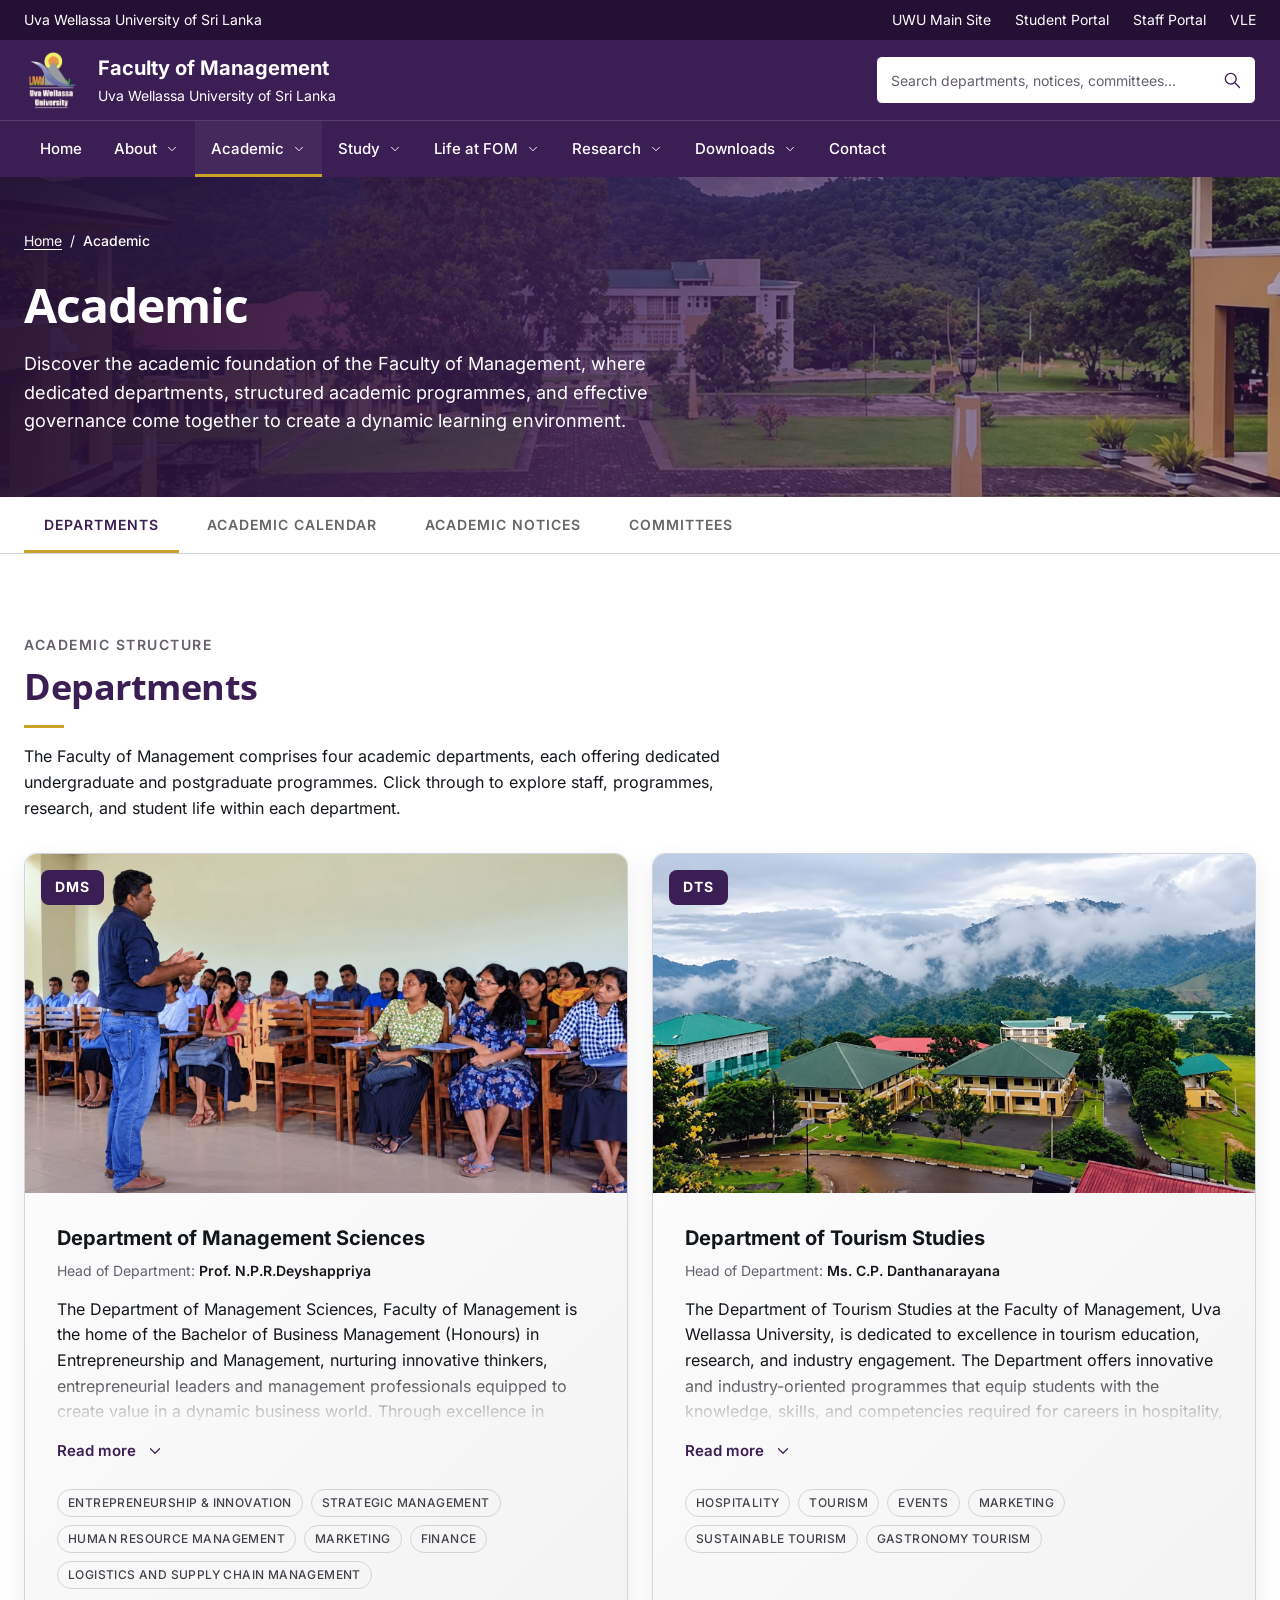
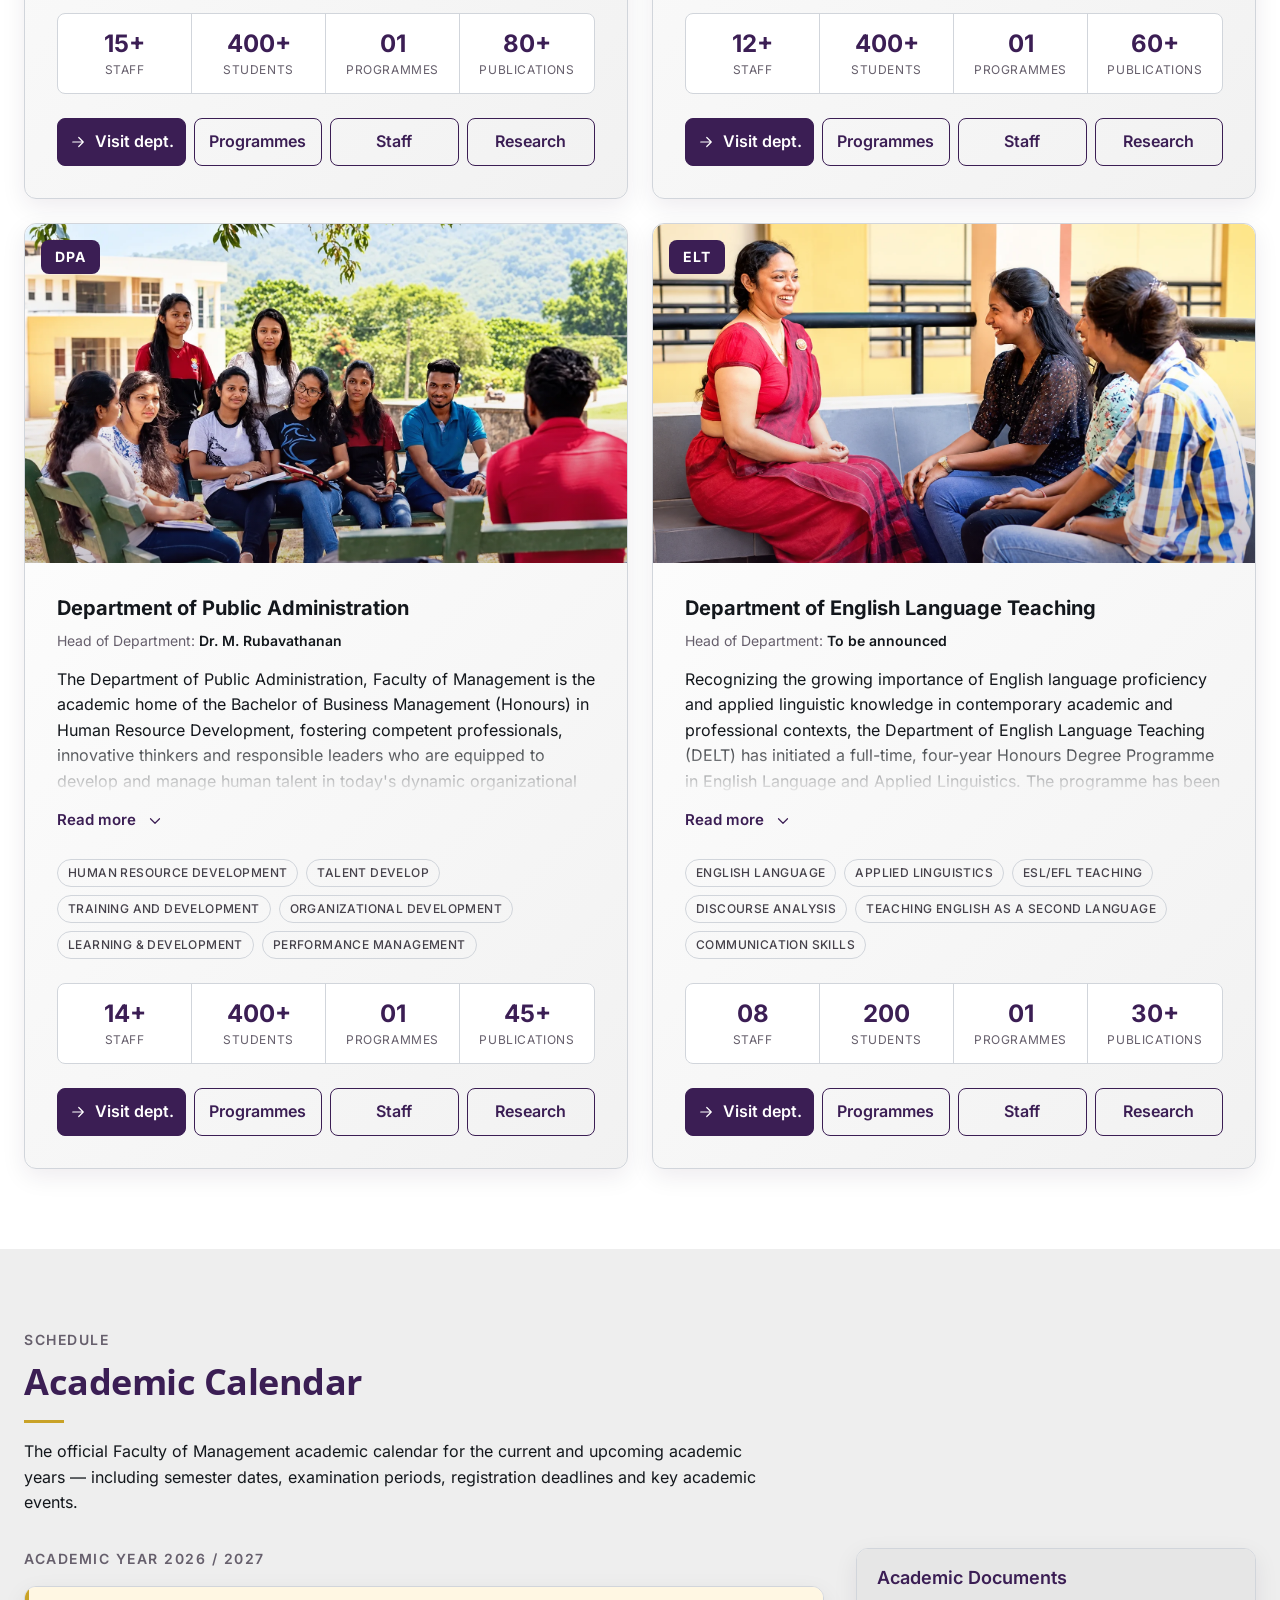
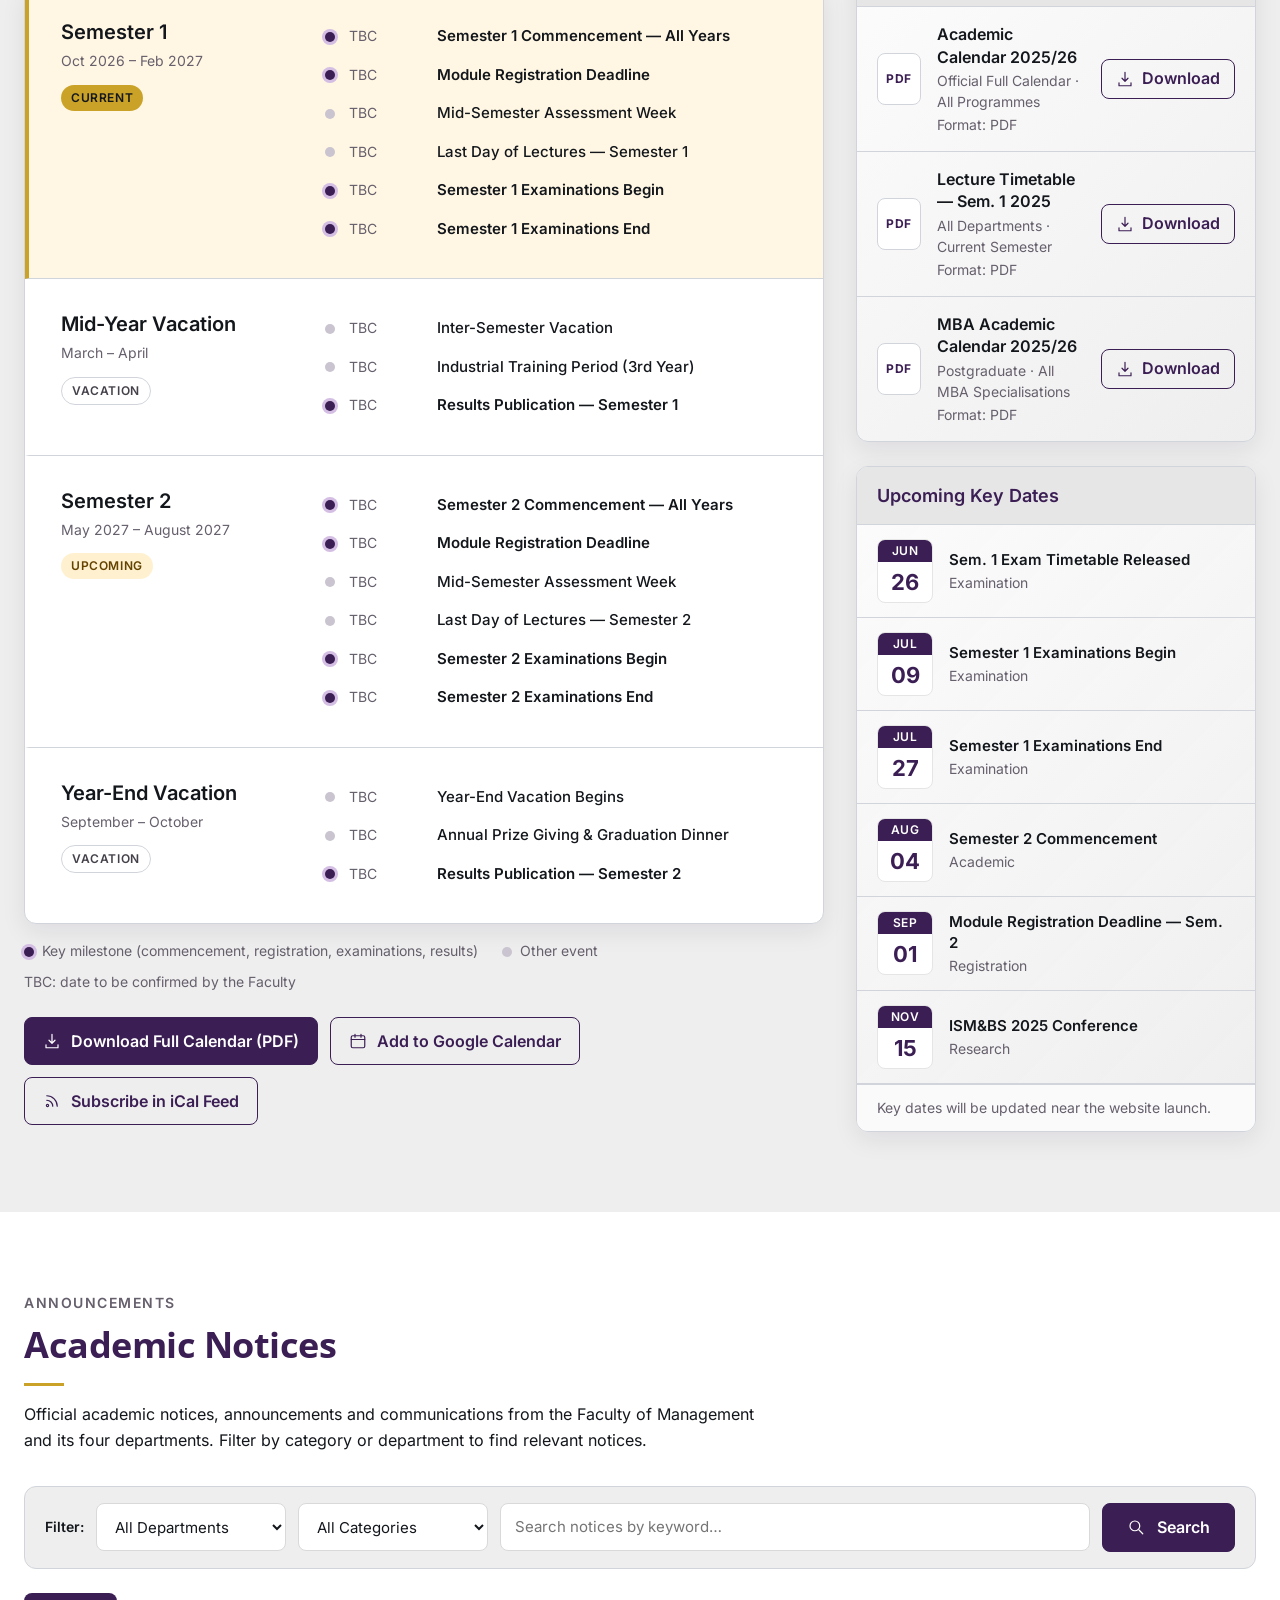
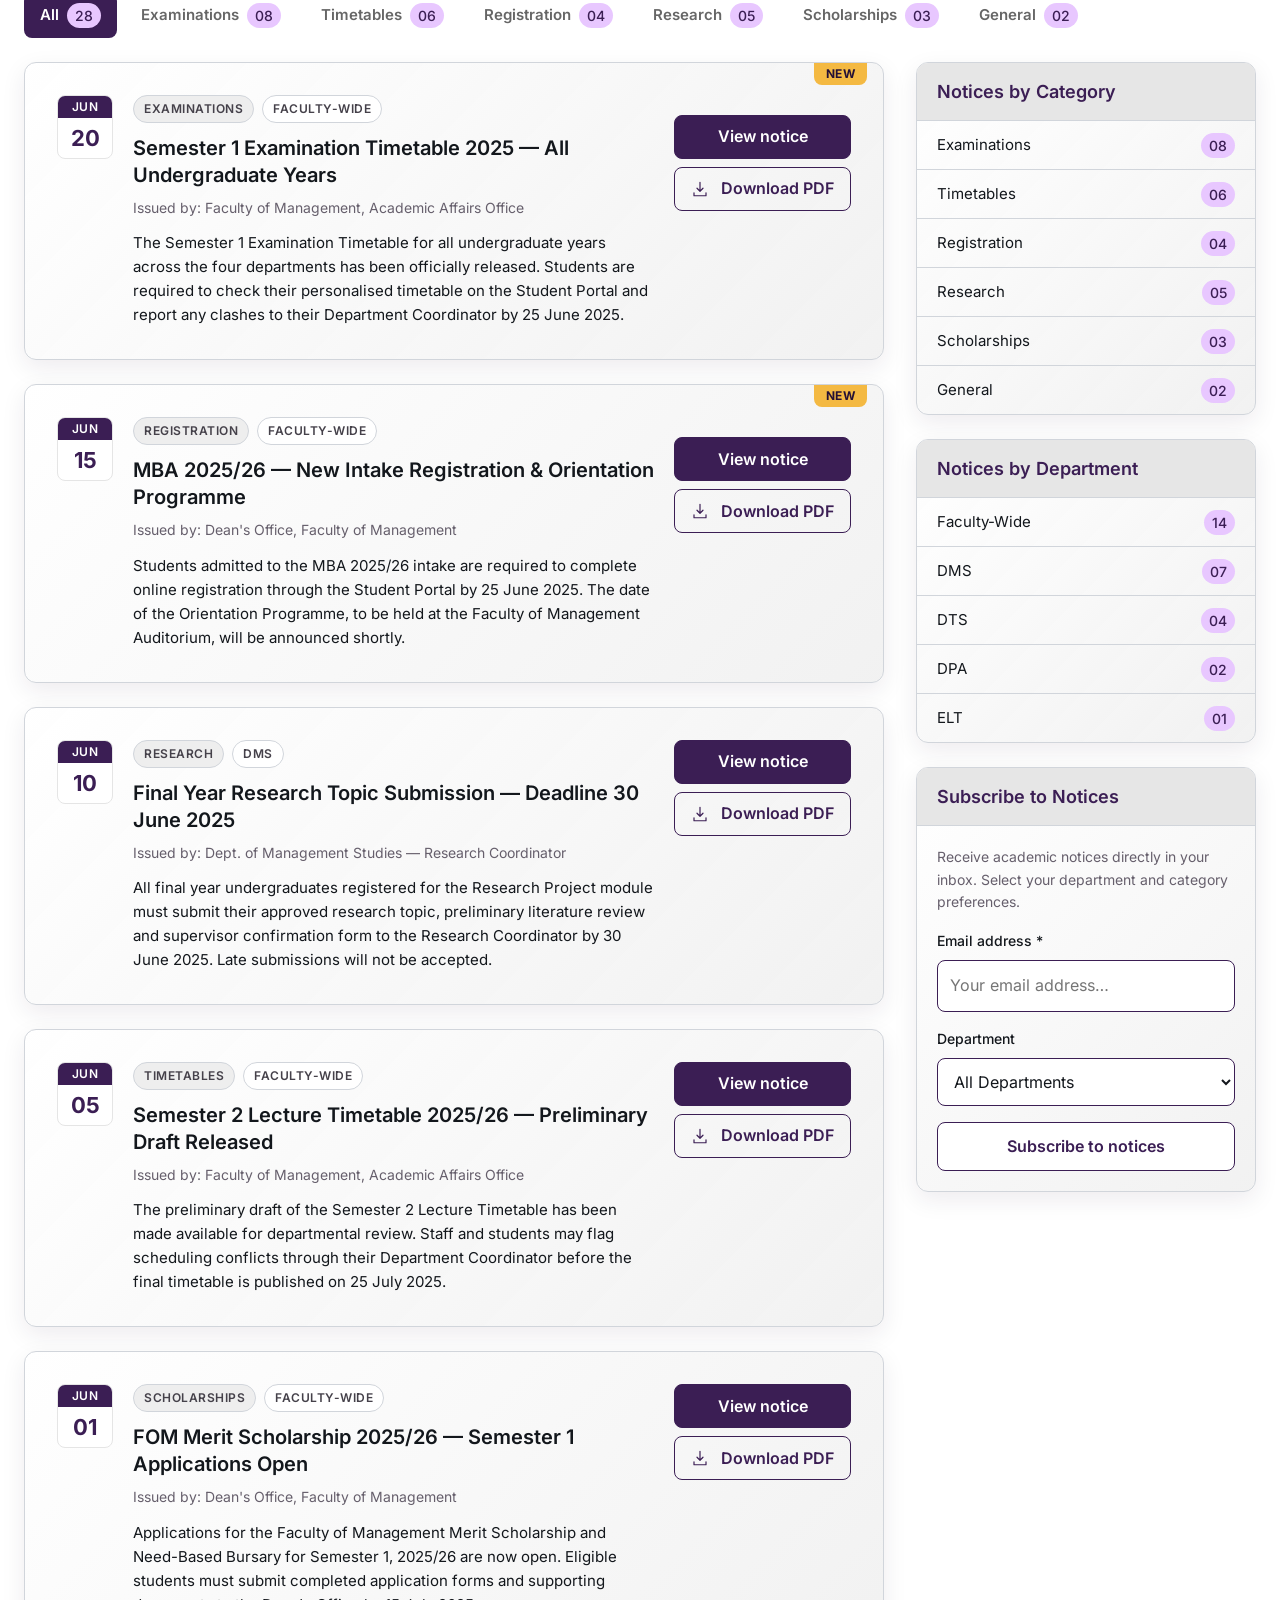
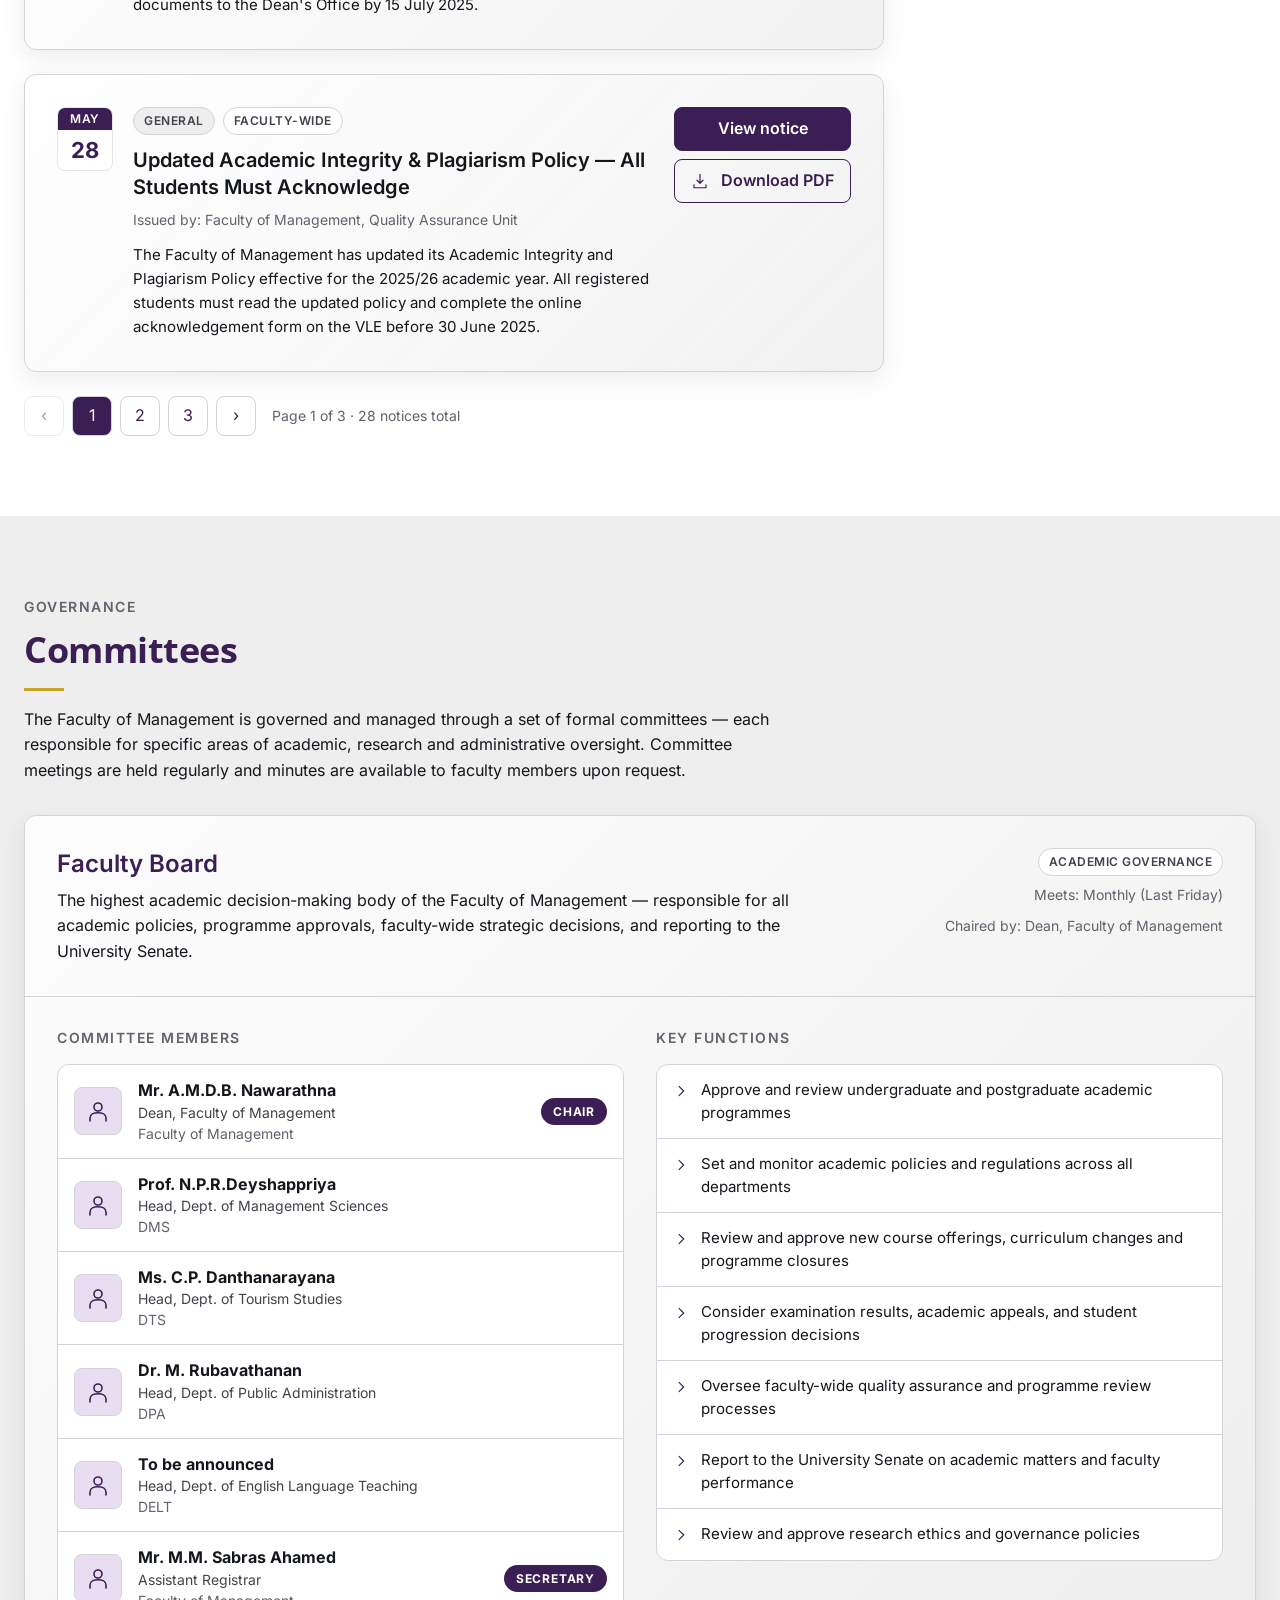
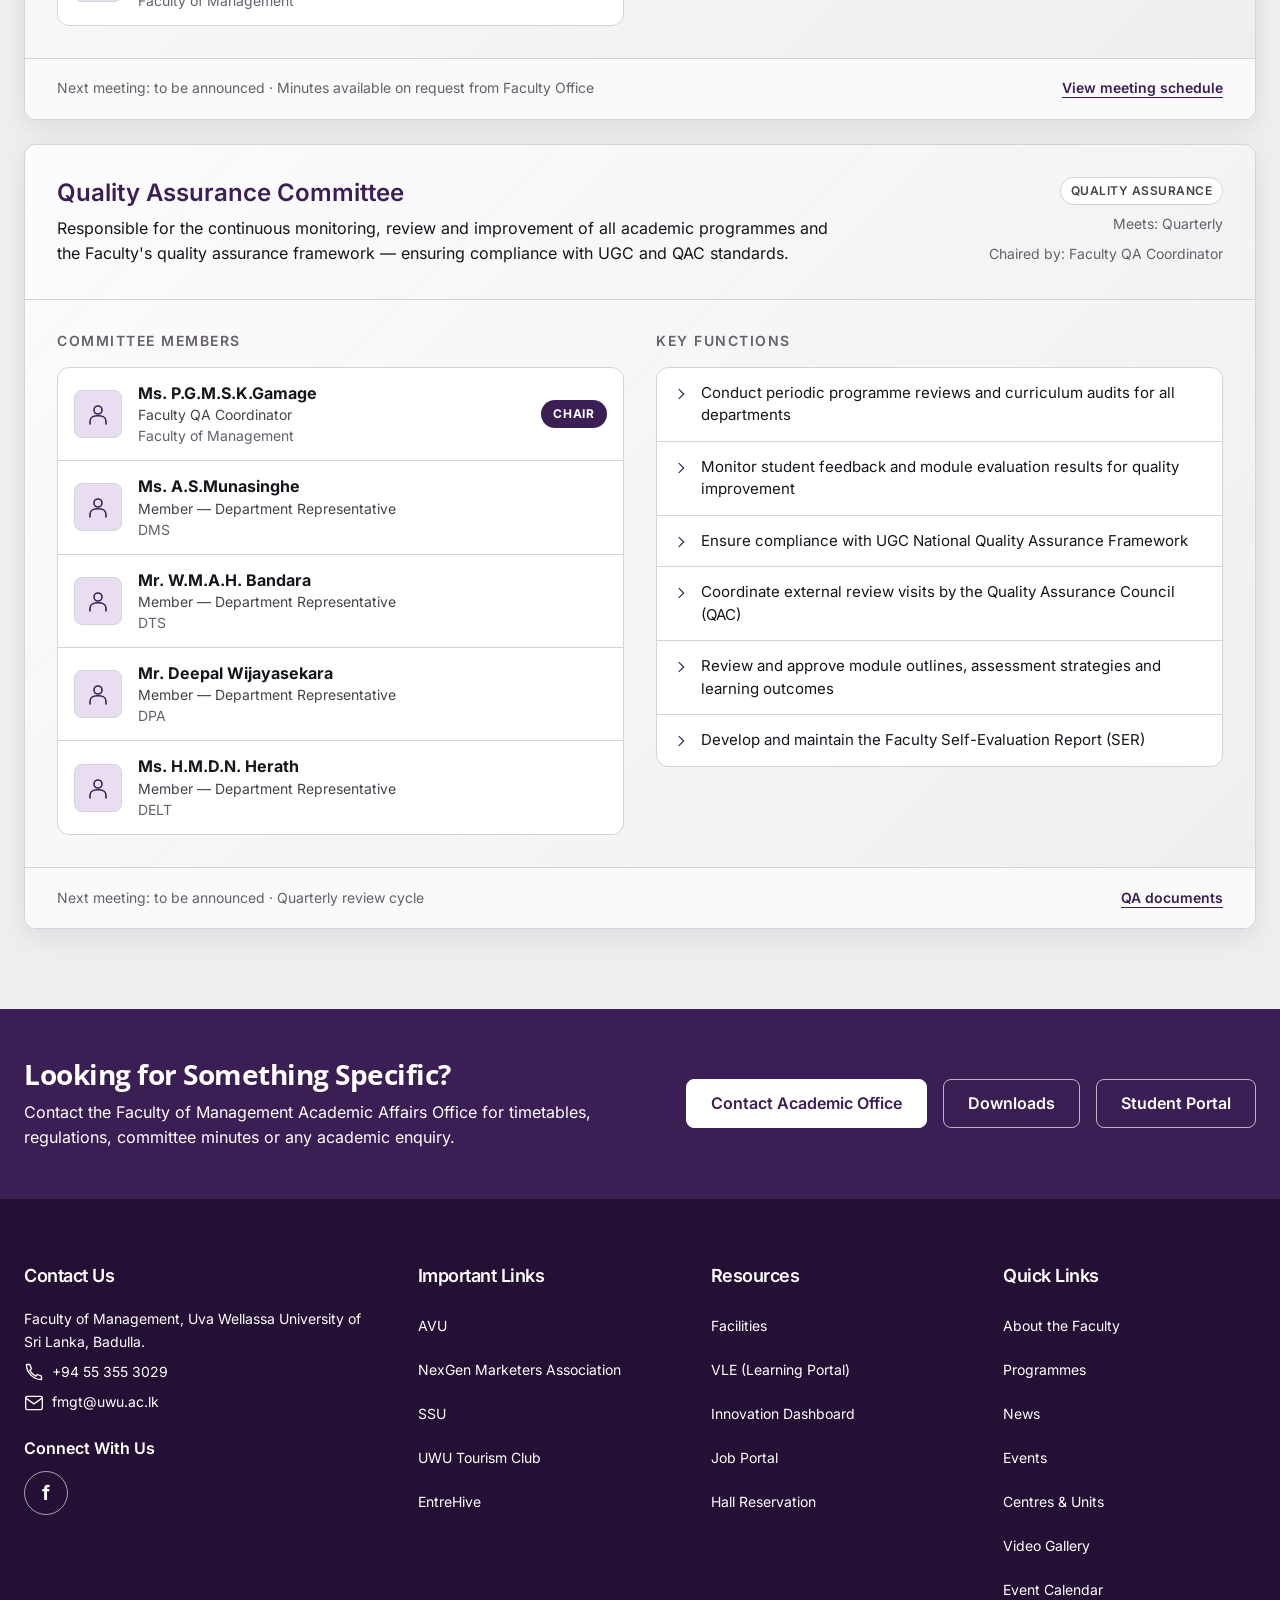
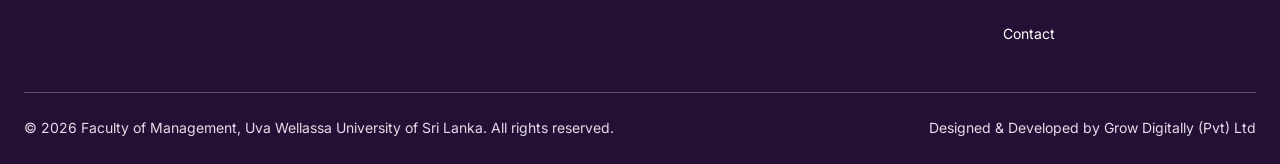
==== academic.html @ 52f8b6b3 "Refactor code structure for improved readability and maintainability" ====
<!doctype html>
<html lang="en">
  <head>
    <meta charset="utf-8" />
    <meta content="width=device-width, initial-scale=1" name="viewport" />
    <title>Academic | Faculty of Management – Uva Wellassa University</title>
    <meta content="Explore the Faculty of Management at Uva Wellassa University, offering quality management education, academic programmes, innovative learning, and opportunities for student growth and development." name="description" />
    <meta content="#3B1E54" name="theme-color" />
    <meta content="website" property="og:type" />
    <meta content="en_GB" property="og:locale" />
    <meta content="Faculty of Management — Uva Wellassa University" property="og:site_name" />
    <meta content="Academic | Faculty of Management – Uva Wellassa University" property="og:title" />
    <meta content="Explore the Faculty of Management at Uva Wellassa University, offering quality management education, academic programmes, innovative learning, and opportunities for student growth and development." property="og:description" />
    <meta content="summary_large_image" name="twitter:card" />
    <!-- RELEASE CONFIGURATION: set canonical, og:url and a publicly hosted og:image to the verified production URLs once the domain and faculty-approved share artwork are confirmed. -->
    <script type="application/ld+json">
      {
        "@context": "https://schema.org",
        "@type": "CollectionPage",
        "name": "Academic | Faculty of Management – Uva Wellassa University",
        "inLanguage": "en",
        "about": {
          "@type": "EducationalOrganization",
          "name": "Faculty of Management",
          "parentOrganization": { "@type": "CollegeOrUniversity", "name": "Uva Wellassa University of Sri Lanka" }
        }
      }
    </script>
    <link href="assets/icon-16x16.png" rel="icon" sizes="16x16" type="image/png" />
    <link href="assets/icon-32x32.png" rel="icon" sizes="32x32" type="image/png" />
    <link href="assets/apple-touch-icon-180x180.png" rel="apple-touch-icon" sizes="180x180" />
    <link href="assets/icon-192x192.png" rel="icon" sizes="192x192" type="image/png" />
    <link href="assets/icon-512x512.png" rel="icon" sizes="512x512" type="image/png" />
    <link href="assets/fonts.css" rel="stylesheet" />
    <link href="assets/base.css" rel="stylesheet" />
    <link href="assets/academic.css" rel="stylesheet" />
    <noscript><style>.dept-copy{max-height:none!important;-webkit-mask-image:none!important;mask-image:none!important}.dept-toggle{display:none}.tag-list .extra{display:inline-flex!important}</style></noscript>
  </head>
  <body>
    <!--
ACADEMIC PAGE — Design Brand Kit v2.0 alignment notes
Layout follows the approved low-fidelity wireframe (academic.png); copy follows the Academic Page Content Requirement Sheet.
Header, navigation, dialogs, footer and tokens are shared with index.html through assets/base.css.
Committees: only the Faculty Board and Quality Assurance Committee are shown (the sheet marks the other three "do not include").
Pending items (no file / URL / date supplied yet) open an explanatory dialog instead of a dead link: department sub-pages, all PDFs, calendar feeds,
semester event dates (shown as TBC), next-meeting dates, DELT Head of Department, committee member photographs.
-->
    <a class="skip-link" href="#main">Skip to main content</a>
    <div class="utility">
      <div class="container">
        <span>Uva Wellassa University of Sri Lanka</span>
        <div class="utility-links">
          <a href="https://www.uwu.ac.lk/" rel="noopener" target="_blank">UWU Main Site<span class="sr-only"> (opens in a new tab)</span></a><a href="https://fom.www.uwu.ac.lk/student-portal/" rel="noopener" target="_blank">Student Portal<span class="sr-only"> (opens in a new tab)</span></a><a href="https://fom.www.uwu.ac.lk/staff/" rel="noopener" target="_blank">Staff Portal<span class="sr-only"> (opens in a new tab)</span></a><a href="https://vle.uwu.ac.lk/" rel="noopener" target="_blank">VLE<span class="sr-only"> (opens in a new tab)</span></a>
        </div>
      </div>
    </div>
    <aside class="announcement" hidden="" id="faculty-announcement">
      <div class="container">
        <p></p>
        <button aria-label="Dismiss announcement" class="icon-button" type="button">×</button>
      </div>
    </aside>
    <header class="identity" id="top">
      <div class="container">
        <a class="brand" href="index.html">
          <span class="logo-box"><img alt="Uva Wellassa University of Sri Lanka" decoding="async" height="2048" loading="eager" src="assets/logo.png" width="1851" /></span>
          <span><strong>Faculty of Management</strong><small>Uva Wellassa University of Sri Lanka</small></span>
        </a>
        <button aria-controls="navigation" aria-expanded="false" aria-label="Open navigation" class="icon-button menu-toggle" type="button"><svg aria-hidden="true" class="icon" fill="none" stroke="currentColor" stroke-linecap="round" stroke-linejoin="round" stroke-width="1.6" viewBox="0 0 24 24"><path d="M3 6h18M3 12h18M3 18h18"></path></svg></button>
        <form class="search" role="search">
          <label for="site-search">Search this page</label>
          <input id="site-search" placeholder="Search departments, notices, committees…" required="" type="search" />
          <button aria-label="Search" type="submit"><svg aria-hidden="true" class="icon" fill="none" stroke="currentColor" stroke-linecap="round" stroke-linejoin="round" stroke-width="1.6" viewBox="0 0 24 24"><circle cx="10.5" cy="10.5" r="6.5"></circle><path d="m16 16 5 5"></path></svg></button>
        </form>
      </div>
    </header>
    <button aria-label="Close navigation" class="nav-backdrop" hidden="" id="nav-backdrop" tabindex="-1" type="button"></button>
    <nav aria-label="Main navigation" class="navigation" id="navigation">
      <div class="mobile-nav-heading">
        <span>Faculty menu</span>
        <button aria-label="Close navigation" class="icon-button" id="close-navigation" type="button">×</button>
      </div>
      <div class="container">
        <a class="nav-link" href="index.html">Home</a>
        <details class="nav-item">
          <summary>About<svg aria-hidden="true" class="icon" fill="none" stroke="currentColor" stroke-linecap="round" stroke-linejoin="round" stroke-width="1.6" viewBox="0 0 24 24"><path d="m6 9 6 6 6-6"></path></svg></summary>
          <div class="nav-dropdown"><a href="index.html#about">About the faculty</a><a href="index.html#alumni">Alumni spotlight</a></div>
        </details>
        <details class="nav-item active">
          <summary>Academic<svg aria-hidden="true" class="icon" fill="none" stroke="currentColor" stroke-linecap="round" stroke-linejoin="round" stroke-width="1.6" viewBox="0 0 24 24"><path d="m6 9 6 6 6-6"></path></svg></summary>
          <div class="nav-dropdown"><a href="#departments">Departments</a><a href="#calendar">Academic Calendar</a><a href="#notices">Academic Notices</a><a href="#committees">Committees</a></div>
        </details>
        <details class="nav-item">
          <summary>Study<svg aria-hidden="true" class="icon" fill="none" stroke="currentColor" stroke-linecap="round" stroke-linejoin="round" stroke-width="1.6" viewBox="0 0 24 24"><path d="m6 9 6 6 6-6"></path></svg></summary>
          <div class="nav-dropdown"><a href="index.html#courses">Explore programmes</a><a href="https://vle.uwu.ac.lk/" rel="noopener" target="_blank">Virtual learning environment<span class="sr-only"> (opens in a new tab)</span></a></div>
        </details>
        <details class="nav-item">
          <summary>Life at FOM<svg aria-hidden="true" class="icon" fill="none" stroke="currentColor" stroke-linecap="round" stroke-linejoin="round" stroke-width="1.6" viewBox="0 0 24 24"><path d="m6 9 6 6 6-6"></path></svg></summary>
          <div class="nav-dropdown"><a href="index.html#events">Faculty events</a><a href="index.html#videos">Video gallery</a></div>
        </details>
        <details class="nav-item">
          <summary>Research<svg aria-hidden="true" class="icon" fill="none" stroke="currentColor" stroke-linecap="round" stroke-linejoin="round" stroke-width="1.6" viewBox="0 0 24 24"><path d="m6 9 6 6 6-6"></path></svg></summary>
          <div class="nav-dropdown"><a href="index.html#news">Research &amp; faculty news</a><a href="index.html#units">Innovation &amp; enterprise</a></div>
        </details>
        <details class="nav-item">
          <summary>Downloads<svg aria-hidden="true" class="icon" fill="none" stroke="currentColor" stroke-linecap="round" stroke-linejoin="round" stroke-width="1.6" viewBox="0 0 24 24"><path d="m6 9 6 6 6-6"></path></svg></summary>
          <div class="nav-dropdown"><button type="button" data-pending="Forms and documents">Forms and documents</button></div>
        </details>
        <a class="nav-link" href="#contact">Contact</a>
      </div>
    </nav>
    <main id="main" tabindex="-1">
      <section class="page-banner" aria-labelledby="page-title">
        <div class="container">
          <div class="page-banner-copy">
            <nav aria-label="Breadcrumb" class="breadcrumb"><a href="index.html">Home</a><span aria-hidden="true">/</span><span aria-current="page">Academic</span></nav>
            <h1 id="page-title">Academic</h1>
            <p>Discover the academic foundation of the Faculty of Management, where dedicated departments, structured academic programmes, and effective governance come together to create a dynamic learning environment.</p>
          </div>
        </div>
        <div class="page-banner-media">
          <img src="hero/slide1.webp" alt="Pathway through the gardens of the Uva Wellassa University campus in Badulla" width="1448" height="1086" decoding="async" loading="eager" />
        </div>
      </section>

      <nav class="page-tabs" id="page-tabs" aria-label="Academic page sections">
        <div class="container">
          <a href="#departments" aria-current="true">Departments</a>
          <a href="#calendar">Academic Calendar</a>
          <a href="#notices">Academic Notices</a>
          <a href="#committees">Committees</a>
        </div>
      </nav>

      <section class="content-section academic-section" id="departments" aria-labelledby="departments-title">
        <div class="container">
          <div class="section-heading">
            <div>
              <p class="eyebrow">Academic Structure</p>
              <h2 id="departments-title">Departments</h2>
              <span class="gold-line"></span>
            </div>
          </div>
          <p class="section-intro">The Faculty of Management comprises four academic departments, each offering dedicated undergraduate and postgraduate programmes. Click through to explore staff, programmes, research, and student life within each department.</p>
          <div class="dept-grid">
          <article class="dept-card card" data-search="Department of Management Sciences" id="dept-dms">
            <div class="dept-media">
              <span class="dept-badge">DMS</span>
              <img src="courses/course6.webp" alt="Students attending a lecture in the Faculty of Management" width="1536" height="864" loading="lazy" decoding="async" />
            </div>
            <div class="dept-body">
              <h3>Department of Management Sciences</h3>
              <p class="dept-head">Head of Department: <strong>Prof. N.P.R.Deyshappriya</strong></p>
              <div class="dept-copy" id="copy-dms"><p>The Department of Management Sciences, Faculty of Management is the home of the Bachelor of Business Management (Honours) in Entrepreneurship and Management, nurturing innovative thinkers, entrepreneurial leaders and management professionals equipped to create value in a dynamic business world. Through excellence in teaching, research, industry engagement and experiential learning, DMS develops students&#x27; capabilities across entrepreneurship, strategic management, human resource management, marketing, finance, operations and supply chain management, preparing them to transform ideas into sustainable ventures and meaningful business solutions.</p></div>
              <button class="text-link dept-toggle" type="button" aria-expanded="false" aria-controls="copy-dms">
                <span>Read more</span><svg aria-hidden="true" class="icon" fill="none" stroke="currentColor" stroke-linecap="round" stroke-linejoin="round" stroke-width="1.6" viewBox="0 0 24 24"><path d="m6 9 6 6 6-6"></path></svg>
              </button>
              <ul class="tag-list" aria-label="Department of Management Sciences research areas"><li class="chip">Entrepreneurship &amp; Innovation</li><li class="chip">Strategic Management</li><li class="chip">Human Resource Management</li><li class="chip">Marketing</li><li class="chip">Finance</li><li class="chip">Logistics and Supply Chain Management</li></ul>
              <div class="stat-grid" role="group" aria-label="Department of Management Sciences at a glance"><div><strong>15+</strong><span>Staff</span></div><div><strong>400+</strong><span>Students</span></div><div><strong>01</strong><span>Programmes</span></div><div><strong>80+</strong><span>Publications</span></div></div>
              <div class="dept-actions"><a class="btn" href="#" data-pending="Department of Management Sciences website"><svg aria-hidden="true" class="icon" fill="none" stroke="currentColor" stroke-linecap="round" stroke-linejoin="round" stroke-width="1.6" viewBox="0 0 24 24"><path d="M5 12h14m-6-6 6 6-6 6"></path></svg>Visit dept.</a><a class="btn outline" href="#" data-pending="Department of Management Sciences — programmes">Programmes</a><a class="btn outline" href="#" data-pending="Department of Management Sciences — staff">Staff</a><a class="btn outline" href="#" data-pending="Department of Management Sciences — research">Research</a></div>
            </div>
          </article>
          <article class="dept-card card" data-search="Department of Tourism Studies" id="dept-dts">
            <div class="dept-media">
              <span class="dept-badge">DTS</span>
              <img src="hero/slide3.webp" alt="Misty hills and green campus buildings of Uva Wellassa University" width="1536" height="864" loading="lazy" decoding="async" />
            </div>
            <div class="dept-body">
              <h3>Department of Tourism Studies</h3>
              <p class="dept-head">Head of Department: <strong>Ms. C.P. Danthanarayana</strong></p>
              <div class="dept-copy" id="copy-dts"><p>The Department of Tourism Studies at the Faculty of Management, Uva Wellassa University, is dedicated to excellence in tourism education, research, and industry engagement. The Department offers innovative and industry-oriented programmes that equip students with the knowledge, skills, and competencies required for careers in hospitality, tourism, and events management. With a strong emphasis on sustainability, entrepreneurship, digital transformation, and experiential learning, the Department promotes responsible tourism development while addressing emerging industry trends. Through academic excellence, research collaborations, field-based learning, events and strong partnerships with tourism stakeholders, the Department contributes to developing skilled professionals and advancing the sustainable tourism sector in Sri Lanka and beyond.</p></div>
              <button class="text-link dept-toggle" type="button" aria-expanded="false" aria-controls="copy-dts">
                <span>Read more</span><svg aria-hidden="true" class="icon" fill="none" stroke="currentColor" stroke-linecap="round" stroke-linejoin="round" stroke-width="1.6" viewBox="0 0 24 24"><path d="m6 9 6 6 6-6"></path></svg>
              </button>
              <ul class="tag-list" aria-label="Department of Tourism Studies research areas"><li class="chip">Hospitality</li><li class="chip">Tourism</li><li class="chip">Events</li><li class="chip">Marketing</li><li class="chip">Sustainable tourism</li><li class="chip">Gastronomy tourism</li><li class="chip extra">Travel</li><li class="chip extra">MICE tourism</li><li class="chip extra">Human Resource Management</li><li class="chip extra">Entrepreneurship</li><li class="chip extra">Destination management</li></ul>
              <div class="stat-grid" role="group" aria-label="Department of Tourism Studies at a glance"><div><strong>12+</strong><span>Staff</span></div><div><strong>400+</strong><span>Students</span></div><div><strong>01</strong><span>Programmes</span></div><div><strong>60+</strong><span>Publications</span></div></div>
              <div class="dept-actions"><a class="btn" href="#" data-pending="Department of Tourism Studies website"><svg aria-hidden="true" class="icon" fill="none" stroke="currentColor" stroke-linecap="round" stroke-linejoin="round" stroke-width="1.6" viewBox="0 0 24 24"><path d="M5 12h14m-6-6 6 6-6 6"></path></svg>Visit dept.</a><a class="btn outline" href="#" data-pending="Department of Tourism Studies — programmes">Programmes</a><a class="btn outline" href="#" data-pending="Department of Tourism Studies — staff">Staff</a><a class="btn outline" href="#" data-pending="Department of Tourism Studies — research">Research</a></div>
            </div>
          </article>
          <article class="dept-card card" data-search="Department of Public Administration" id="dept-dpa">
            <div class="dept-media">
              <span class="dept-badge">DPA</span>
              <img src="courses/course2.webp" alt="Students studying together outdoors on the Uva Wellassa University campus" width="1536" height="864" loading="lazy" decoding="async" />
            </div>
            <div class="dept-body">
              <h3>Department of Public Administration</h3>
              <p class="dept-head">Head of Department: <strong>Dr. M. Rubavathanan</strong></p>
              <div class="dept-copy" id="copy-dpa"><p>The Department of Public Administration, Faculty of Management is the academic home of the Bachelor of Business Management (Honours) in Human Resource Development, fostering competent professionals, innovative thinkers and responsible leaders who are equipped to develop and manage human talent in today&#x27;s dynamic organizational environment. Through excellence in teaching, research, public and industry engagement, and experiential learning, the Department equips students with knowledge and skills in human resource, organizational development, employee relations, talent management, performance management, training and development, strategic human resource planning and public administration. The programme prepares graduates to effectively lead and develop people, build productive and inclusive workplaces, and contribute to the sustainable growth and success of public, private and non-governmental organizations.</p></div>
              <button class="text-link dept-toggle" type="button" aria-expanded="false" aria-controls="copy-dpa">
                <span>Read more</span><svg aria-hidden="true" class="icon" fill="none" stroke="currentColor" stroke-linecap="round" stroke-linejoin="round" stroke-width="1.6" viewBox="0 0 24 24"><path d="m6 9 6 6 6-6"></path></svg>
              </button>
              <ul class="tag-list" aria-label="Department of Public Administration research areas"><li class="chip">Human Resource Development</li><li class="chip">Talent Develop</li><li class="chip">Training and Development</li><li class="chip">Organizational Development</li><li class="chip">Learning &amp; Development</li><li class="chip">Performance Management</li><li class="chip extra">Strategic HRD</li><li class="chip extra">Human Capital Development</li></ul>
              <div class="stat-grid" role="group" aria-label="Department of Public Administration at a glance"><div><strong>14+</strong><span>Staff</span></div><div><strong>400+</strong><span>Students</span></div><div><strong>01</strong><span>Programmes</span></div><div><strong>45+</strong><span>Publications</span></div></div>
              <div class="dept-actions"><a class="btn" href="#" data-pending="Department of Public Administration website"><svg aria-hidden="true" class="icon" fill="none" stroke="currentColor" stroke-linecap="round" stroke-linejoin="round" stroke-width="1.6" viewBox="0 0 24 24"><path d="M5 12h14m-6-6 6 6-6 6"></path></svg>Visit dept.</a><a class="btn outline" href="#" data-pending="Department of Public Administration — programmes">Programmes</a><a class="btn outline" href="#" data-pending="Department of Public Administration — staff">Staff</a><a class="btn outline" href="#" data-pending="Department of Public Administration — research">Research</a></div>
            </div>
          </article>
          <article class="dept-card card" data-search="Department of English Language Teaching" id="dept-elt">
            <div class="dept-media">
              <span class="dept-badge">ELT</span>
              <img src="courses/course4.webp" alt="Students and a lecturer in conversation at the Faculty of Management" width="1536" height="864" loading="lazy" decoding="async" />
            </div>
            <div class="dept-body">
              <h3>Department of English Language Teaching</h3>
              <p class="dept-head">Head of Department: <strong>To be announced</strong></p>
              <div class="dept-copy" id="copy-elt"><p>Recognizing the growing importance of English language proficiency and applied linguistic knowledge in contemporary academic and professional contexts, the Department of English Language Teaching (DELT) has initiated a full-time, four-year Honours Degree Programme in English Language and Applied Linguistics. The programme has been designed to provide undergraduates with a comprehensive understanding of English Language and Applied Linguistics while preparing them to apply their knowledge effectively in diverse professional and social contexts.</p><p>A central feature of the programme is the development of students&#x27; English language competencies, particularly in communication, advanced reading, and academic and professional writing. Alongside language proficiency, students are introduced to the scientific study of language and its practical applications, enabling them to understand linguistic phenomena and employ such knowledge in addressing real-world communication needs. The curriculum also provides opportunities for students to develop analytical and problem-solving abilities, IT literacy, presentation skills, and competencies related to organizing, planning, and implementing activities.</p><p>The programme extends beyond disciplinary knowledge by fostering a range of transferable and professional competencies. Through academic, practical, and research-oriented learning experiences, students are encouraged to develop research skills, reflective practices, leadership qualities, and decision-making capabilities. Particular attention is also given to sector-specific competencies, adaptability, and the cultivation of appropriate attitudes and mindsets required to respond confidently to changing workplace and societal demands.</p><p>Moreover, DELT seeks to create an educational environment in which students can transform their knowledge and skills into creativity, innovation, and entrepreneurial potential. The programme therefore encourages undergraduates to become independent thinkers, effective communicators, innovative problem-solvers, and adaptable professionals who are capable of identifying opportunities and responding constructively to emerging challenges. In doing so, the programme aims to empower a deserving and motivated group of undergraduates to pursue diverse career pathways while making a meaningful contribution to society.</p><p>The overall orientation of the programme is firmly grounded in the vision of Uva Wellassa University (UWU), “To be the Centre of Excellence for Value Addition to National Resources Base.” In parallel, its academic and professional objectives are directed towards fulfilling the University&#x27;s mission, “To produce well-rounded, employable and entrepreneurial graduates equipped with knowledge, skills, values and attitudes to make an outstanding contribution to the national development whilst excelling in teaching, learning and research with a strong emphasis on value addition to the national resources.”</p><p>Thus, the Bachelor of Honours Degree Programme in English Language and Applied Linguistics is conceived as a holistic undergraduate programme that integrates disciplinary knowledge, language proficiency, professional competencies, entrepreneurial capabilities, and personal development. Ultimately, it aims to produce graduates who are not only academically competent but also employable, innovative, adaptable, reflective, and capable of assuming leadership and decision-making roles in their chosen fields while contributing effectively to national development.</p></div>
              <button class="text-link dept-toggle" type="button" aria-expanded="false" aria-controls="copy-elt">
                <span>Read more</span><svg aria-hidden="true" class="icon" fill="none" stroke="currentColor" stroke-linecap="round" stroke-linejoin="round" stroke-width="1.6" viewBox="0 0 24 24"><path d="m6 9 6 6 6-6"></path></svg>
              </button>
              <ul class="tag-list" aria-label="Department of English Language Teaching research areas"><li class="chip">English Language</li><li class="chip">Applied Linguistics</li><li class="chip">ESL/EFL teaching</li><li class="chip">Discourse analysis</li><li class="chip">Teaching English as a Second Language</li><li class="chip">Communication Skills</li><li class="chip extra">Business English</li><li class="chip extra">Language Assessment methods</li><li class="chip extra">World Englishes</li><li class="chip extra">Sociolinguistics</li><li class="chip extra">Psycholinguistics</li><li class="chip extra">Forensic Linguistics</li></ul>
              <div class="stat-grid" role="group" aria-label="Department of English Language Teaching at a glance"><div><strong>08</strong><span>Staff</span></div><div><strong>200</strong><span>Students</span></div><div><strong>01</strong><span>Programmes</span></div><div><strong>30+</strong><span>Publications</span></div></div>
              <div class="dept-actions"><a class="btn" href="#" data-pending="Department of English Language Teaching website"><svg aria-hidden="true" class="icon" fill="none" stroke="currentColor" stroke-linecap="round" stroke-linejoin="round" stroke-width="1.6" viewBox="0 0 24 24"><path d="M5 12h14m-6-6 6 6-6 6"></path></svg>Visit dept.</a><a class="btn outline" href="#" data-pending="Department of English Language Teaching — programmes">Programmes</a><a class="btn outline" href="#" data-pending="Department of English Language Teaching — staff">Staff</a><a class="btn outline" href="#" data-pending="Department of English Language Teaching — research">Research</a></div>
            </div>
          </article>
          </div>
        </div>
      </section>

      <section class="content-section academic-section band-gray" id="calendar" aria-labelledby="calendar-title">
        <div class="container">
          <div class="section-heading">
            <div>
              <p class="eyebrow">Schedule</p>
              <h2 id="calendar-title">Academic Calendar</h2>
              <span class="gold-line"></span>
            </div>
          </div>
          <p class="section-intro">The official Faculty of Management academic calendar for the current and upcoming academic years — including semester dates, examination periods, registration deadlines and key academic events.</p>
          <div class="calendar-layout-academic">
            <div>
              <p class="year-label">Academic Year 2026 / 2027</p>
              <ol class="period-list">
              <li class="period current" aria-current="true" data-search="Semester 1 Oct 2026 – Feb 2027">
                <div class="period-head">
                  <h3>Semester 1</h3>
                  <p class="period-dates">Oct 2026 – Feb 2027</p>
                  <span class="status-badge current">Current</span>
                </div>
                <ul class="event-list"><li class="milestone"><span class="marker" aria-hidden="true"></span><span class="when">TBC</span><span class="what">Semester 1 Commencement — All Years</span></li><li class="milestone"><span class="marker" aria-hidden="true"></span><span class="when">TBC</span><span class="what">Module Registration Deadline</span></li><li class=""><span class="marker" aria-hidden="true"></span><span class="when">TBC</span><span class="what">Mid-Semester Assessment Week</span></li><li class=""><span class="marker" aria-hidden="true"></span><span class="when">TBC</span><span class="what">Last Day of Lectures — Semester 1</span></li><li class="milestone"><span class="marker" aria-hidden="true"></span><span class="when">TBC</span><span class="what">Semester 1 Examinations Begin</span></li><li class="milestone"><span class="marker" aria-hidden="true"></span><span class="when">TBC</span><span class="what">Semester 1 Examinations End</span></li></ul>
              </li>
              <li class="period" data-search="Mid-Year Vacation March – April">
                <div class="period-head">
                  <h3>Mid-Year Vacation</h3>
                  <p class="period-dates">March – April</p>
                  <span class="status-badge vacation">Vacation</span>
                </div>
                <ul class="event-list"><li class=""><span class="marker" aria-hidden="true"></span><span class="when">TBC</span><span class="what">Inter-Semester Vacation</span></li><li class=""><span class="marker" aria-hidden="true"></span><span class="when">TBC</span><span class="what">Industrial Training Period (3rd Year)</span></li><li class="milestone"><span class="marker" aria-hidden="true"></span><span class="when">TBC</span><span class="what">Results Publication — Semester 1</span></li></ul>
              </li>
              <li class="period" data-search="Semester 2 May 2027 – August 2027">
                <div class="period-head">
                  <h3>Semester 2</h3>
                  <p class="period-dates">May 2027 – August 2027</p>
                  <span class="status-badge upcoming">Upcoming</span>
                </div>
                <ul class="event-list"><li class="milestone"><span class="marker" aria-hidden="true"></span><span class="when">TBC</span><span class="what">Semester 2 Commencement — All Years</span></li><li class="milestone"><span class="marker" aria-hidden="true"></span><span class="when">TBC</span><span class="what">Module Registration Deadline</span></li><li class=""><span class="marker" aria-hidden="true"></span><span class="when">TBC</span><span class="what">Mid-Semester Assessment Week</span></li><li class=""><span class="marker" aria-hidden="true"></span><span class="when">TBC</span><span class="what">Last Day of Lectures — Semester 2</span></li><li class="milestone"><span class="marker" aria-hidden="true"></span><span class="when">TBC</span><span class="what">Semester 2 Examinations Begin</span></li><li class="milestone"><span class="marker" aria-hidden="true"></span><span class="when">TBC</span><span class="what">Semester 2 Examinations End</span></li></ul>
              </li>
              <li class="period" data-search="Year-End Vacation September – October">
                <div class="period-head">
                  <h3>Year-End Vacation</h3>
                  <p class="period-dates">September – October</p>
                  <span class="status-badge vacation">Vacation</span>
                </div>
                <ul class="event-list"><li class=""><span class="marker" aria-hidden="true"></span><span class="when">TBC</span><span class="what">Year-End Vacation Begins</span></li><li class=""><span class="marker" aria-hidden="true"></span><span class="when">TBC</span><span class="what">Annual Prize Giving &amp; Graduation Dinner</span></li><li class="milestone"><span class="marker" aria-hidden="true"></span><span class="when">TBC</span><span class="what">Results Publication — Semester 2</span></li></ul>
              </li>
              </ol>
              <div class="calendar-key" aria-label="Timeline key">
                <span><span class="marker milestone" aria-hidden="true"></span>Key milestone (commencement, registration, examinations, results)</span>
                <span><span class="marker" aria-hidden="true"></span>Other event</span>
                <span>TBC: date to be confirmed by the Faculty</span>
              </div>
              <div class="actions calendar-actions">
                <a class="btn" href="#" data-pending="Full academic calendar (PDF)"><svg aria-hidden="true" class="icon" fill="none" stroke="currentColor" stroke-linecap="round" stroke-linejoin="round" stroke-width="1.6" viewBox="0 0 24 24"><path d="M12 3v12m-4-4 4 4 4-4M4 17v4h16v-4"></path></svg>Download Full Calendar (PDF)</a>
                <a class="btn outline" href="#" data-pending="Google Calendar link"><svg aria-hidden="true" class="icon" fill="none" stroke="currentColor" stroke-linecap="round" stroke-linejoin="round" stroke-width="1.6" viewBox="0 0 24 24"><rect x="3" y="5" width="18" height="16" rx="2"></rect><path d="M3 10h18M8 3v4M16 3v4"></path></svg>Add to Google Calendar</a>
                <a class="btn outline" href="#" data-pending="iCal feed"><svg aria-hidden="true" class="icon" fill="none" stroke="currentColor" stroke-linecap="round" stroke-linejoin="round" stroke-width="1.6" viewBox="0 0 24 24"><path d="M5 5a14 14 0 0 1 14 14M5 11a8 8 0 0 1 8 8"></path><circle cx="6" cy="18" r="1.5"></circle></svg>Subscribe in iCal Feed</a>
              </div>
            </div>
            <div class="side-stack">
              <section class="side-card card" aria-labelledby="docs-title">
                <h3 id="docs-title">Academic Documents</h3>
              <div class="doc-item" data-search="Academic Calendar 2025/26">
                <span class="file-icon" aria-hidden="true">PDF</span>
                <div><h4>Academic Calendar 2025/26</h4><p>Official Full Calendar · All Programmes</p><p>Format: PDF</p></div>
                <a class="btn outline small" href="#" data-pending="PDF for “Academic Calendar 2025/26”" aria-label="Download Academic Calendar 2025/26 (PDF)"><svg aria-hidden="true" class="icon" fill="none" stroke="currentColor" stroke-linecap="round" stroke-linejoin="round" stroke-width="1.6" viewBox="0 0 24 24"><path d="M12 3v12m-4-4 4 4 4-4M4 17v4h16v-4"></path></svg>Download</a>
              </div>
              <div class="doc-item" data-search="Lecture Timetable — Sem. 1 2025">
                <span class="file-icon" aria-hidden="true">PDF</span>
                <div><h4>Lecture Timetable — Sem. 1 2025</h4><p>All Departments · Current Semester</p><p>Format: PDF</p></div>
                <a class="btn outline small" href="#" data-pending="PDF for “Lecture Timetable — Sem. 1 2025”" aria-label="Download Lecture Timetable — Sem. 1 2025 (PDF)"><svg aria-hidden="true" class="icon" fill="none" stroke="currentColor" stroke-linecap="round" stroke-linejoin="round" stroke-width="1.6" viewBox="0 0 24 24"><path d="M12 3v12m-4-4 4 4 4-4M4 17v4h16v-4"></path></svg>Download</a>
              </div>
              <div class="doc-item" data-search="MBA Academic Calendar 2025/26">
                <span class="file-icon" aria-hidden="true">PDF</span>
                <div><h4>MBA Academic Calendar 2025/26</h4><p>Postgraduate · All MBA Specialisations</p><p>Format: PDF</p></div>
                <a class="btn outline small" href="#" data-pending="PDF for “MBA Academic Calendar 2025/26”" aria-label="Download MBA Academic Calendar 2025/26 (PDF)"><svg aria-hidden="true" class="icon" fill="none" stroke="currentColor" stroke-linecap="round" stroke-linejoin="round" stroke-width="1.6" viewBox="0 0 24 24"><path d="M12 3v12m-4-4 4 4 4-4M4 17v4h16v-4"></path></svg>Download</a>
              </div>
              </section>
              <section class="side-card card" aria-labelledby="keydates-title">
                <h3 id="keydates-title">Upcoming Key Dates</h3>
              <div class="date-row"><div class="date-box" aria-hidden="true"><span class="month">Jun</span><span class="day">26</span></div><div><h4>Sem. 1 Exam Timetable Released</h4><p>Examination</p></div></div>
              <div class="date-row"><div class="date-box" aria-hidden="true"><span class="month">Jul</span><span class="day">09</span></div><div><h4>Semester 1 Examinations Begin</h4><p>Examination</p></div></div>
              <div class="date-row"><div class="date-box" aria-hidden="true"><span class="month">Jul</span><span class="day">27</span></div><div><h4>Semester 1 Examinations End</h4><p>Examination</p></div></div>
              <div class="date-row"><div class="date-box" aria-hidden="true"><span class="month">Aug</span><span class="day">04</span></div><div><h4>Semester 2 Commencement</h4><p>Academic</p></div></div>
              <div class="date-row"><div class="date-box" aria-hidden="true"><span class="month">Sep</span><span class="day">01</span></div><div><h4>Module Registration Deadline — Sem. 2</h4><p>Registration</p></div></div>
              <div class="date-row"><div class="date-box" aria-hidden="true"><span class="month">Nov</span><span class="day">15</span></div><div><h4>ISM&amp;BS 2025 Conference</h4><p>Research</p></div></div>
                <p class="date-note">Key dates will be updated near the website launch.</p>
              </section>
            </div>
          </div>
        </div>
      </section>

      <section class="content-section academic-section" id="notices" aria-labelledby="notices-title">
        <div class="container">
          <div class="section-heading">
            <div>
              <p class="eyebrow">Announcements</p>
              <h2 id="notices-title">Academic Notices</h2>
              <span class="gold-line"></span>
            </div>
          </div>
          <p class="section-intro">Official academic notices, announcements and communications from the Faculty of Management and its four departments. Filter by category or department to find relevant notices.</p>
          <form class="notice-filter" id="notice-filter" role="search" aria-label="Filter academic notices">
            <label class="lead" for="filter-dept">Filter:</label>
            <select class="control" id="filter-dept" aria-label="Department"><option value="">All Departments</option><option>Faculty-Wide</option><option>DMS</option><option>DTS</option><option>DPA</option><option>ELT</option></select>
            <select class="control" id="filter-cat" aria-label="Category"><option value="">All Categories</option><option>Examinations</option><option>Timetables</option><option>Registration</option><option>Research</option><option>Scholarships</option><option>General</option></select>
            <input class="control grow" id="filter-q" type="search" placeholder="Search notices by keyword…" aria-label="Search notices by keyword" />
            <button class="btn" type="submit"><svg aria-hidden="true" class="icon" fill="none" stroke="currentColor" stroke-linecap="round" stroke-linejoin="round" stroke-width="1.6" viewBox="0 0 24 24"><circle cx="10.5" cy="10.5" r="6.5"></circle><path d="m16 16 5 5"></path></svg>Search</button>
          </form>
          <div class="filter-tabs notice-tabs" id="notice-tabs" role="group" aria-label="Notice categories"><button type="button" aria-pressed="true" data-cat="">All<span class="count-badge" data-total>28</span></button><button type="button" aria-pressed="false" data-cat="Examinations">Examinations<span class="count-badge">08</span></button><button type="button" aria-pressed="false" data-cat="Timetables">Timetables<span class="count-badge">06</span></button><button type="button" aria-pressed="false" data-cat="Registration">Registration<span class="count-badge">04</span></button><button type="button" aria-pressed="false" data-cat="Research">Research<span class="count-badge">05</span></button><button type="button" aria-pressed="false" data-cat="Scholarships">Scholarships<span class="count-badge">03</span></button><button type="button" aria-pressed="false" data-cat="General">General<span class="count-badge">02</span></button></div>
          <div class="notices-layout">
            <div>
              <div class="notice-list" id="notice-list">
              <article class="notice-item card is-new" data-cat="Examinations" data-dept="Faculty-Wide" data-search="Semester 1 Examination Timetable 2025 — All Undergraduate Years" data-text="semester 1 examination timetable 2025 — all undergraduate years the semester 1 examination timetable for all undergraduate years across the four departments has been officially released. students are required to check their personalised timetable on the student portal and report any clashes to their department coordinator by 25 june 2025. faculty of management, academic affairs office">
                <span class="new-badge">New</span>
                <div class="date-box" aria-label="20 Jun"><span class="month">Jun</span><span class="day">20</span></div>
                <div>
                  <div class="notice-chips"><span class="chip cat upper">Examinations</span><span class="chip upper">Faculty-Wide</span></div>
                  <h3>Semester 1 Examination Timetable 2025 — All Undergraduate Years</h3>
                  <p class="notice-issued">Issued by: Faculty of Management, Academic Affairs Office</p>
                  <p class="notice-desc">The Semester 1 Examination Timetable for all undergraduate years across the four departments has been officially released. Students are required to check their personalised timetable on the Student Portal and report any clashes to their Department Coordinator by 25 June 2025.</p>
                </div>
                <div class="notice-actions"><button class="btn small" type="button" data-notice="0">View notice</button><a class="btn outline small" href="#" data-pending="PDF for “Semester 1 Examination Timetable 2025 — All Undergraduate Years”"><svg aria-hidden="true" class="icon" fill="none" stroke="currentColor" stroke-linecap="round" stroke-linejoin="round" stroke-width="1.6" viewBox="0 0 24 24"><path d="M12 3v12m-4-4 4 4 4-4M4 17v4h16v-4"></path></svg>Download PDF</a></div>
              </article>
              <article class="notice-item card is-new" data-cat="Registration" data-dept="Faculty-Wide" data-search="MBA 2025/26 — New Intake Registration &amp; Orientation Programme" data-text="mba 2025/26 — new intake registration &amp; orientation programme students admitted to the mba 2025/26 intake are required to complete online registration through the student portal by 25 june 2025. the date of the orientation programme, to be held at the faculty of management auditorium, will be announced shortly. dean&#x27;s office, faculty of management">
                <span class="new-badge">New</span>
                <div class="date-box" aria-label="15 Jun"><span class="month">Jun</span><span class="day">15</span></div>
                <div>
                  <div class="notice-chips"><span class="chip cat upper">Registration</span><span class="chip upper">Faculty-Wide</span></div>
                  <h3>MBA 2025/26 — New Intake Registration &amp; Orientation Programme</h3>
                  <p class="notice-issued">Issued by: Dean&#x27;s Office, Faculty of Management</p>
                  <p class="notice-desc">Students admitted to the MBA 2025/26 intake are required to complete online registration through the Student Portal by 25 June 2025. The date of the Orientation Programme, to be held at the Faculty of Management Auditorium, will be announced shortly.</p>
                </div>
                <div class="notice-actions"><button class="btn small" type="button" data-notice="1">View notice</button><a class="btn outline small" href="#" data-pending="PDF for “MBA 2025/26 — New Intake Registration &amp; Orientation Programme”"><svg aria-hidden="true" class="icon" fill="none" stroke="currentColor" stroke-linecap="round" stroke-linejoin="round" stroke-width="1.6" viewBox="0 0 24 24"><path d="M12 3v12m-4-4 4 4 4-4M4 17v4h16v-4"></path></svg>Download PDF</a></div>
              </article>
              <article class="notice-item card" data-cat="Research" data-dept="DMS" data-search="Final Year Research Topic Submission — Deadline 30 June 2025" data-text="final year research topic submission — deadline 30 june 2025 all final year undergraduates registered for the research project module must submit their approved research topic, preliminary literature review and supervisor confirmation form to the research coordinator by 30 june 2025. late submissions will not be accepted. dept. of management studies — research coordinator">
                
                <div class="date-box" aria-label="10 Jun"><span class="month">Jun</span><span class="day">10</span></div>
                <div>
                  <div class="notice-chips"><span class="chip cat upper">Research</span><span class="chip upper">DMS</span></div>
                  <h3>Final Year Research Topic Submission — Deadline 30 June 2025</h3>
                  <p class="notice-issued">Issued by: Dept. of Management Studies — Research Coordinator</p>
                  <p class="notice-desc">All final year undergraduates registered for the Research Project module must submit their approved research topic, preliminary literature review and supervisor confirmation form to the Research Coordinator by 30 June 2025. Late submissions will not be accepted.</p>
                </div>
                <div class="notice-actions"><button class="btn small" type="button" data-notice="2">View notice</button><a class="btn outline small" href="#" data-pending="PDF for “Final Year Research Topic Submission — Deadline 30 June 2025”"><svg aria-hidden="true" class="icon" fill="none" stroke="currentColor" stroke-linecap="round" stroke-linejoin="round" stroke-width="1.6" viewBox="0 0 24 24"><path d="M12 3v12m-4-4 4 4 4-4M4 17v4h16v-4"></path></svg>Download PDF</a></div>
              </article>
              <article class="notice-item card" data-cat="Timetables" data-dept="Faculty-Wide" data-search="Semester 2 Lecture Timetable 2025/26 — Preliminary Draft Released" data-text="semester 2 lecture timetable 2025/26 — preliminary draft released the preliminary draft of the semester 2 lecture timetable has been made available for departmental review. staff and students may flag scheduling conflicts through their department coordinator before the final timetable is published on 25 july 2025. faculty of management, academic affairs office">
                
                <div class="date-box" aria-label="05 Jun"><span class="month">Jun</span><span class="day">05</span></div>
                <div>
                  <div class="notice-chips"><span class="chip cat upper">Timetables</span><span class="chip upper">Faculty-Wide</span></div>
                  <h3>Semester 2 Lecture Timetable 2025/26 — Preliminary Draft Released</h3>
                  <p class="notice-issued">Issued by: Faculty of Management, Academic Affairs Office</p>
                  <p class="notice-desc">The preliminary draft of the Semester 2 Lecture Timetable has been made available for departmental review. Staff and students may flag scheduling conflicts through their Department Coordinator before the final timetable is published on 25 July 2025.</p>
                </div>
                <div class="notice-actions"><button class="btn small" type="button" data-notice="3">View notice</button><a class="btn outline small" href="#" data-pending="PDF for “Semester 2 Lecture Timetable 2025/26 — Preliminary Draft Released”"><svg aria-hidden="true" class="icon" fill="none" stroke="currentColor" stroke-linecap="round" stroke-linejoin="round" stroke-width="1.6" viewBox="0 0 24 24"><path d="M12 3v12m-4-4 4 4 4-4M4 17v4h16v-4"></path></svg>Download PDF</a></div>
              </article>
              <article class="notice-item card" data-cat="Scholarships" data-dept="Faculty-Wide" data-search="FOM Merit Scholarship 2025/26 — Semester 1 Applications Open" data-text="fom merit scholarship 2025/26 — semester 1 applications open applications for the faculty of management merit scholarship and need-based bursary for semester 1, 2025/26 are now open. eligible students must submit completed application forms and supporting documents to the dean&#x27;s office by 15 july 2025. dean&#x27;s office, faculty of management">
                
                <div class="date-box" aria-label="01 Jun"><span class="month">Jun</span><span class="day">01</span></div>
                <div>
                  <div class="notice-chips"><span class="chip cat upper">Scholarships</span><span class="chip upper">Faculty-Wide</span></div>
                  <h3>FOM Merit Scholarship 2025/26 — Semester 1 Applications Open</h3>
                  <p class="notice-issued">Issued by: Dean&#x27;s Office, Faculty of Management</p>
                  <p class="notice-desc">Applications for the Faculty of Management Merit Scholarship and Need-Based Bursary for Semester 1, 2025/26 are now open. Eligible students must submit completed application forms and supporting documents to the Dean&#x27;s Office by 15 July 2025.</p>
                </div>
                <div class="notice-actions"><button class="btn small" type="button" data-notice="4">View notice</button><a class="btn outline small" href="#" data-pending="PDF for “FOM Merit Scholarship 2025/26 — Semester 1 Applications Open”"><svg aria-hidden="true" class="icon" fill="none" stroke="currentColor" stroke-linecap="round" stroke-linejoin="round" stroke-width="1.6" viewBox="0 0 24 24"><path d="M12 3v12m-4-4 4 4 4-4M4 17v4h16v-4"></path></svg>Download PDF</a></div>
              </article>
              <article class="notice-item card" data-cat="General" data-dept="Faculty-Wide" data-search="Updated Academic Integrity &amp; Plagiarism Policy — All Students Must Acknowledge" data-text="updated academic integrity &amp; plagiarism policy — all students must acknowledge the faculty of management has updated its academic integrity and plagiarism policy effective for the 2025/26 academic year. all registered students must read the updated policy and complete the online acknowledgement form on the vle before 30 june 2025. faculty of management, quality assurance unit">
                
                <div class="date-box" aria-label="28 May"><span class="month">May</span><span class="day">28</span></div>
                <div>
                  <div class="notice-chips"><span class="chip cat upper">General</span><span class="chip upper">Faculty-Wide</span></div>
                  <h3>Updated Academic Integrity &amp; Plagiarism Policy — All Students Must Acknowledge</h3>
                  <p class="notice-issued">Issued by: Faculty of Management, Quality Assurance Unit</p>
                  <p class="notice-desc">The Faculty of Management has updated its Academic Integrity and Plagiarism Policy effective for the 2025/26 academic year. All registered students must read the updated policy and complete the online acknowledgement form on the VLE before 30 June 2025.</p>
                </div>
                <div class="notice-actions"><button class="btn small" type="button" data-notice="5">View notice</button><a class="btn outline small" href="#" data-pending="PDF for “Updated Academic Integrity &amp; Plagiarism Policy — All Students Must Acknowledge”"><svg aria-hidden="true" class="icon" fill="none" stroke="currentColor" stroke-linecap="round" stroke-linejoin="round" stroke-width="1.6" viewBox="0 0 24 24"><path d="M12 3v12m-4-4 4 4 4-4M4 17v4h16v-4"></path></svg>Download PDF</a></div>
              </article>
              </div>
              <div class="pagination-row">
                <nav class="pagination" aria-label="Notice pages" id="pagination">
                  <button type="button" data-page="prev" aria-label="Previous page">‹</button>
                  <button type="button" data-page="1" aria-current="page" aria-label="Page 1">1</button>
                  <button type="button" data-page="2" aria-label="Page 2">2</button>
                  <button type="button" data-page="3" aria-label="Page 3">3</button>
                  <button type="button" data-page="next" aria-label="Next page">›</button>
                </nav>
                <p class="result-status" id="result-status" role="status" style="margin-top:0">Page 1 of 3 · 28 notices total</p>
              </div>
            </div>
            <aside class="notice-side" aria-label="Notice filters and subscription">
              <section class="side-card card" aria-labelledby="by-cat"><h3 id="by-cat">Notices by Category</h3><ul class="count-list"><li><button type="button" aria-pressed="false" data-side-cat="Examinations"><span>Examinations</span><span class="count-badge">08</span></button></li><li><button type="button" aria-pressed="false" data-side-cat="Timetables"><span>Timetables</span><span class="count-badge">06</span></button></li><li><button type="button" aria-pressed="false" data-side-cat="Registration"><span>Registration</span><span class="count-badge">04</span></button></li><li><button type="button" aria-pressed="false" data-side-cat="Research"><span>Research</span><span class="count-badge">05</span></button></li><li><button type="button" aria-pressed="false" data-side-cat="Scholarships"><span>Scholarships</span><span class="count-badge">03</span></button></li><li><button type="button" aria-pressed="false" data-side-cat="General"><span>General</span><span class="count-badge">02</span></button></li></ul></section>
              <section class="side-card card" aria-labelledby="by-dept"><h3 id="by-dept">Notices by Department</h3><ul class="count-list"><li><button type="button" aria-pressed="false" data-side-dept="Faculty-Wide"><span>Faculty-Wide</span><span class="count-badge">14</span></button></li><li><button type="button" aria-pressed="false" data-side-dept="DMS"><span>DMS</span><span class="count-badge">07</span></button></li><li><button type="button" aria-pressed="false" data-side-dept="DTS"><span>DTS</span><span class="count-badge">04</span></button></li><li><button type="button" aria-pressed="false" data-side-dept="DPA"><span>DPA</span><span class="count-badge">02</span></button></li><li><button type="button" aria-pressed="false" data-side-dept="ELT"><span>ELT</span><span class="count-badge">01</span></button></li></ul></section>
              <section class="side-card card" aria-labelledby="subscribe-title">
                <h3 id="subscribe-title">Subscribe to Notices</h3>
                <form class="subscribe-form" id="subscribe-form" novalidate="">
                  <p>Receive academic notices directly in your inbox. Select your department and category preferences.</p>
                  <div class="alert info" hidden="" role="status" id="subscribe-status" style="margin:0"></div>
                  <div class="field">
                    <label for="sub-email">Email address <span aria-hidden="true">*</span></label>
                    <input class="control" id="sub-email" type="email" autocomplete="email" placeholder="Your email address…" required="" aria-describedby="sub-email-error" />
                    <p class="field-error" id="sub-email-error" hidden=""></p>
                  </div>
                  <div class="field">
                    <label for="sub-dept">Department</label>
                    <select class="control" id="sub-dept"><option value="">All Departments</option><option>Faculty-Wide</option><option>DMS</option><option>DTS</option><option>DPA</option><option>ELT</option></select>
                  </div>
                  <button class="btn form-submit" type="submit">Subscribe to notices</button>
                </form>
              </section>
            </aside>
          </div>
        </div>
      </section>

      <section class="content-section academic-section band-gray" id="committees" aria-labelledby="committees-title">
        <div class="container">
          <div class="section-heading">
            <div>
              <p class="eyebrow">Governance</p>
              <h2 id="committees-title">Committees</h2>
              <span class="gold-line"></span>
            </div>
          </div>
          <p class="section-intro">The Faculty of Management is governed and managed through a set of formal committees — each responsible for specific areas of academic, research and administrative oversight. Committee meetings are held regularly and minutes are available to faculty members upon request.</p>
          <article class="committee card" id="faculty-board" aria-labelledby="faculty-board-title" data-search="Faculty Board">
            <div class="committee-head">
              <div>
                <h3 id="faculty-board-title">Faculty Board</h3>
                <p>The highest academic decision-making body of the Faculty of Management — responsible for all academic policies, programme approvals, faculty-wide strategic decisions, and reporting to the University Senate.</p>
              </div>
              <div class="committee-meta"><span class="chip upper">Academic Governance</span><span>Meets: Monthly (Last Friday)</span><span>Chaired by: Dean, Faculty of Management</span></div>
            </div>
            <div class="committee-body">
              <div>
                <h4>Committee members</h4>
                <ul class="member-list">
                    <li><div class="member"><div class="avatar" role="img" aria-label="Photo of Mr. A.M.D.B. Nawarathna to be supplied"><svg aria-hidden="true" class="icon" fill="none" stroke="currentColor" stroke-linecap="round" stroke-linejoin="round" stroke-width="1.6" viewBox="0 0 24 24"><circle cx="12" cy="8" r="4"></circle><path d="M4 22v-3c0-7 16-7 16 0v3"></path></svg></div>
                      <div class="member-info"><strong>Mr. A.M.D.B. Nawarathna</strong><span>Dean, Faculty of Management</span><small>Faculty of Management</small></div><span class="role-badge">Chair</span></div></li>
                    <li><div class="member"><div class="avatar" role="img" aria-label="Photo of Prof. N.P.R.Deyshappriya to be supplied"><svg aria-hidden="true" class="icon" fill="none" stroke="currentColor" stroke-linecap="round" stroke-linejoin="round" stroke-width="1.6" viewBox="0 0 24 24"><circle cx="12" cy="8" r="4"></circle><path d="M4 22v-3c0-7 16-7 16 0v3"></path></svg></div>
                      <div class="member-info"><strong>Prof. N.P.R.Deyshappriya</strong><span>Head, Dept. of Management Sciences</span><small>DMS</small></div></div></li>
                    <li><div class="member"><div class="avatar" role="img" aria-label="Photo of Ms. C.P. Danthanarayana to be supplied"><svg aria-hidden="true" class="icon" fill="none" stroke="currentColor" stroke-linecap="round" stroke-linejoin="round" stroke-width="1.6" viewBox="0 0 24 24"><circle cx="12" cy="8" r="4"></circle><path d="M4 22v-3c0-7 16-7 16 0v3"></path></svg></div>
                      <div class="member-info"><strong>Ms. C.P. Danthanarayana</strong><span>Head, Dept. of Tourism Studies</span><small>DTS</small></div></div></li>
                    <li><div class="member"><div class="avatar" role="img" aria-label="Photo of Dr. M. Rubavathanan to be supplied"><svg aria-hidden="true" class="icon" fill="none" stroke="currentColor" stroke-linecap="round" stroke-linejoin="round" stroke-width="1.6" viewBox="0 0 24 24"><circle cx="12" cy="8" r="4"></circle><path d="M4 22v-3c0-7 16-7 16 0v3"></path></svg></div>
                      <div class="member-info"><strong>Dr. M. Rubavathanan</strong><span>Head, Dept. of Public Administration</span><small>DPA</small></div></div></li>
                    <li><div class="member"><div class="avatar" role="img" aria-label="Photo of To be announced to be supplied"><svg aria-hidden="true" class="icon" fill="none" stroke="currentColor" stroke-linecap="round" stroke-linejoin="round" stroke-width="1.6" viewBox="0 0 24 24"><circle cx="12" cy="8" r="4"></circle><path d="M4 22v-3c0-7 16-7 16 0v3"></path></svg></div>
                      <div class="member-info"><strong>To be announced</strong><span>Head, Dept. of English Language Teaching</span><small>DELT</small></div></div></li>
                    <li><div class="member"><div class="avatar" role="img" aria-label="Photo of Mr. M.M. Sabras Ahamed to be supplied"><svg aria-hidden="true" class="icon" fill="none" stroke="currentColor" stroke-linecap="round" stroke-linejoin="round" stroke-width="1.6" viewBox="0 0 24 24"><circle cx="12" cy="8" r="4"></circle><path d="M4 22v-3c0-7 16-7 16 0v3"></path></svg></div>
                      <div class="member-info"><strong>Mr. M.M. Sabras Ahamed</strong><span>Assistant Registrar</span><small>Faculty of Management</small></div><span class="role-badge">Secretary</span></div></li>
                </ul>
              </div>
              <div>
                <h4>Key functions</h4>
                <ul class="function-list"><li><svg aria-hidden="true" class="icon" fill="none" stroke="currentColor" stroke-linecap="round" stroke-linejoin="round" stroke-width="1.6" viewBox="0 0 24 24"><path d="m9 5 7 7-7 7"></path></svg><span>Approve and review undergraduate and postgraduate academic programmes</span></li><li><svg aria-hidden="true" class="icon" fill="none" stroke="currentColor" stroke-linecap="round" stroke-linejoin="round" stroke-width="1.6" viewBox="0 0 24 24"><path d="m9 5 7 7-7 7"></path></svg><span>Set and monitor academic policies and regulations across all departments</span></li><li><svg aria-hidden="true" class="icon" fill="none" stroke="currentColor" stroke-linecap="round" stroke-linejoin="round" stroke-width="1.6" viewBox="0 0 24 24"><path d="m9 5 7 7-7 7"></path></svg><span>Review and approve new course offerings, curriculum changes and programme closures</span></li><li><svg aria-hidden="true" class="icon" fill="none" stroke="currentColor" stroke-linecap="round" stroke-linejoin="round" stroke-width="1.6" viewBox="0 0 24 24"><path d="m9 5 7 7-7 7"></path></svg><span>Consider examination results, academic appeals, and student progression decisions</span></li><li><svg aria-hidden="true" class="icon" fill="none" stroke="currentColor" stroke-linecap="round" stroke-linejoin="round" stroke-width="1.6" viewBox="0 0 24 24"><path d="m9 5 7 7-7 7"></path></svg><span>Oversee faculty-wide quality assurance and programme review processes</span></li><li><svg aria-hidden="true" class="icon" fill="none" stroke="currentColor" stroke-linecap="round" stroke-linejoin="round" stroke-width="1.6" viewBox="0 0 24 24"><path d="m9 5 7 7-7 7"></path></svg><span>Report to the University Senate on academic matters and faculty performance</span></li><li><svg aria-hidden="true" class="icon" fill="none" stroke="currentColor" stroke-linecap="round" stroke-linejoin="round" stroke-width="1.6" viewBox="0 0 24 24"><path d="m9 5 7 7-7 7"></path></svg><span>Review and approve research ethics and governance policies</span></li></ul>
              </div>
            </div>
            <div class="committee-foot"><span>Next meeting: to be announced · Minutes available on request from Faculty Office</span><a href="mailto:fmgt@uwu.ac.lk?subject=Faculty%20Board%20meeting%20schedule">View meeting schedule</a></div>
          </article>
          <article class="committee card" id="quality-assurance" aria-labelledby="quality-assurance-title" data-search="Quality Assurance Committee">
            <div class="committee-head">
              <div>
                <h3 id="quality-assurance-title">Quality Assurance Committee</h3>
                <p>Responsible for the continuous monitoring, review and improvement of all academic programmes and the Faculty&#x27;s quality assurance framework — ensuring compliance with UGC and QAC standards.</p>
              </div>
              <div class="committee-meta"><span class="chip upper">Quality Assurance</span><span>Meets: Quarterly</span><span>Chaired by: Faculty QA Coordinator</span></div>
            </div>
            <div class="committee-body">
              <div>
                <h4>Committee members</h4>
                <ul class="member-list">
                    <li><div class="member"><div class="avatar" role="img" aria-label="Photo of Ms. P.G.M.S.K.Gamage to be supplied"><svg aria-hidden="true" class="icon" fill="none" stroke="currentColor" stroke-linecap="round" stroke-linejoin="round" stroke-width="1.6" viewBox="0 0 24 24"><circle cx="12" cy="8" r="4"></circle><path d="M4 22v-3c0-7 16-7 16 0v3"></path></svg></div>
                      <div class="member-info"><strong>Ms. P.G.M.S.K.Gamage</strong><span>Faculty QA Coordinator</span><small>Faculty of Management</small></div><span class="role-badge">Chair</span></div></li>
                    <li><div class="member"><div class="avatar" role="img" aria-label="Photo of Ms. A.S.Munasinghe to be supplied"><svg aria-hidden="true" class="icon" fill="none" stroke="currentColor" stroke-linecap="round" stroke-linejoin="round" stroke-width="1.6" viewBox="0 0 24 24"><circle cx="12" cy="8" r="4"></circle><path d="M4 22v-3c0-7 16-7 16 0v3"></path></svg></div>
                      <div class="member-info"><strong>Ms. A.S.Munasinghe</strong><span>Member — Department Representative</span><small>DMS</small></div></div></li>
                    <li><div class="member"><div class="avatar" role="img" aria-label="Photo of Mr. W.M.A.H. Bandara to be supplied"><svg aria-hidden="true" class="icon" fill="none" stroke="currentColor" stroke-linecap="round" stroke-linejoin="round" stroke-width="1.6" viewBox="0 0 24 24"><circle cx="12" cy="8" r="4"></circle><path d="M4 22v-3c0-7 16-7 16 0v3"></path></svg></div>
                      <div class="member-info"><strong>Mr. W.M.A.H. Bandara</strong><span>Member — Department Representative</span><small>DTS</small></div></div></li>
                    <li><div class="member"><div class="avatar" role="img" aria-label="Photo of Mr. Deepal Wijayasekara to be supplied"><svg aria-hidden="true" class="icon" fill="none" stroke="currentColor" stroke-linecap="round" stroke-linejoin="round" stroke-width="1.6" viewBox="0 0 24 24"><circle cx="12" cy="8" r="4"></circle><path d="M4 22v-3c0-7 16-7 16 0v3"></path></svg></div>
                      <div class="member-info"><strong>Mr. Deepal Wijayasekara</strong><span>Member — Department Representative</span><small>DPA</small></div></div></li>
                    <li><div class="member"><div class="avatar" role="img" aria-label="Photo of Ms. H.M.D.N. Herath to be supplied"><svg aria-hidden="true" class="icon" fill="none" stroke="currentColor" stroke-linecap="round" stroke-linejoin="round" stroke-width="1.6" viewBox="0 0 24 24"><circle cx="12" cy="8" r="4"></circle><path d="M4 22v-3c0-7 16-7 16 0v3"></path></svg></div>
                      <div class="member-info"><strong>Ms. H.M.D.N. Herath</strong><span>Member — Department Representative</span><small>DELT</small></div></div></li>
                </ul>
              </div>
              <div>
                <h4>Key functions</h4>
                <ul class="function-list"><li><svg aria-hidden="true" class="icon" fill="none" stroke="currentColor" stroke-linecap="round" stroke-linejoin="round" stroke-width="1.6" viewBox="0 0 24 24"><path d="m9 5 7 7-7 7"></path></svg><span>Conduct periodic programme reviews and curriculum audits for all departments</span></li><li><svg aria-hidden="true" class="icon" fill="none" stroke="currentColor" stroke-linecap="round" stroke-linejoin="round" stroke-width="1.6" viewBox="0 0 24 24"><path d="m9 5 7 7-7 7"></path></svg><span>Monitor student feedback and module evaluation results for quality improvement</span></li><li><svg aria-hidden="true" class="icon" fill="none" stroke="currentColor" stroke-linecap="round" stroke-linejoin="round" stroke-width="1.6" viewBox="0 0 24 24"><path d="m9 5 7 7-7 7"></path></svg><span>Ensure compliance with UGC National Quality Assurance Framework</span></li><li><svg aria-hidden="true" class="icon" fill="none" stroke="currentColor" stroke-linecap="round" stroke-linejoin="round" stroke-width="1.6" viewBox="0 0 24 24"><path d="m9 5 7 7-7 7"></path></svg><span>Coordinate external review visits by the Quality Assurance Council (QAC)</span></li><li><svg aria-hidden="true" class="icon" fill="none" stroke="currentColor" stroke-linecap="round" stroke-linejoin="round" stroke-width="1.6" viewBox="0 0 24 24"><path d="m9 5 7 7-7 7"></path></svg><span>Review and approve module outlines, assessment strategies and learning outcomes</span></li><li><svg aria-hidden="true" class="icon" fill="none" stroke="currentColor" stroke-linecap="round" stroke-linejoin="round" stroke-width="1.6" viewBox="0 0 24 24"><path d="m9 5 7 7-7 7"></path></svg><span>Develop and maintain the Faculty Self-Evaluation Report (SER)</span></li></ul>
              </div>
            </div>
            <div class="committee-foot"><span>Next meeting: to be announced · Quarterly review cycle</span><a href="mailto:fmgt@uwu.ac.lk?subject=Quality%20Assurance%20documents">QA documents</a></div>
          </article>
        </div>
      </section>

      <section class="cta-band" aria-labelledby="cta-title">
        <div class="container">
          <div>
            <h2 id="cta-title">Looking for Something Specific?</h2>
            <p>Contact the Faculty of Management Academic Affairs Office for timetables, regulations, committee minutes or any academic enquiry.</p>
          </div>
          <div class="actions">
            <a class="btn on-light" href="mailto:fmgt@uwu.ac.lk">Contact Academic Office</a>
            <a class="btn on-dark" href="#" data-pending="Downloads">Downloads</a>
            <a class="btn on-dark" href="https://fom.www.uwu.ac.lk/student-portal/" rel="noopener" target="_blank">Student Portal<span class="sr-only"> (opens in a new tab)</span></a>
          </div>
        </div>
      </section>
    </main>

    <footer class="footer" id="contact">
      <div class="container">
        <div class="footer-grid">
          <section>
            <h2>Contact Us</h2>
            <address>
              <p>Faculty of Management, Uva Wellassa University of Sri Lanka, Badulla.</p>
              <a href="tel:+94553553029"><svg aria-hidden="true" class="icon" fill="none" stroke="currentColor" stroke-linecap="round" stroke-linejoin="round" stroke-width="1.6" viewBox="0 0 24 24"><path d="M7 3H3c0 10 8 18 18 18v-4l-5-2-2 2c-4-2-5-3-7-7l2-2-2-5Z"></path></svg> +94 55 355 3029</a>
              <a href="mailto:fmgt@uwu.ac.lk"><svg aria-hidden="true" class="icon" fill="none" stroke="currentColor" stroke-linecap="round" stroke-linejoin="round" stroke-width="1.6" viewBox="0 0 24 24"><rect height="16" rx="2" width="20" x="2" y="4"></rect><path d="m2 6 10 7L22 6"></path></svg> fmgt@uwu.ac.lk</a>
            </address>
            <h3>Connect With Us</h3>
            <a aria-label="Faculty Facebook page (opens in a new tab)" class="social" href="https://www.facebook.com/share/1FChgMgEXR/?mibextid=wwXIfr" rel="noopener" target="_blank">f</a>
          </section>
          <section>
            <h2>Important Links</h2>
            <div class="footer-links">
              <a href="https://www.facebook.com/UWUSLofficial" rel="noopener" target="_blank">AVU<span class="sr-only"> (opens in a new tab)</span></a><a href="https://www.facebook.com/share/198HqcCF6G/" rel="noopener" target="_blank">NexGen Marketers Association<span class="sr-only"> (opens in a new tab)</span></a><a href="https://www.facebook.com/ssuuwu" rel="noopener" target="_blank">SSU<span class="sr-only"> (opens in a new tab)</span></a><a href="https://www.facebook.com/uwutourism" rel="noopener" target="_blank">UWU Tourism Club<span class="sr-only"> (opens in a new tab)</span></a><a href="https://www.linkedin.com/company/entrehive/" rel="noopener" target="_blank">EntreHive<span class="sr-only"> (opens in a new tab)</span></a>
            </div>
          </section>
          <section>
            <h2>Resources</h2>
            <div class="footer-links">
              <button type="button" data-pending="Facilities information">Facilities</button><a href="https://vle.uwu.ac.lk/" rel="noopener" target="_blank">VLE (Learning Portal)<span class="sr-only"> (opens in a new tab)</span></a><a href="http://idb.uwu.ac.lk/" rel="noopener" target="_blank">Innovation Dashboard<span class="sr-only"> (opens in a new tab)</span></a><a href="http://www.jobnet.uwu.ac.lk/" rel="noopener" target="_blank">Job Portal<span class="sr-only"> (opens in a new tab)</span></a><button type="button" data-pending="Hall reservation details">Hall Reservation</button>
            </div>
          </section>
          <section>
            <h2>Quick Links</h2>
            <div class="footer-links">
              <a href="index.html#about">About the Faculty</a><a href="index.html#courses">Programmes</a><a href="index.html#news">News</a><a href="index.html#events">Events</a><a href="index.html#units">Centres &amp; Units</a><a href="index.html#videos">Video Gallery</a><a href="index.html#calendar">Event Calendar</a><a href="#contact">Contact</a>
            </div>
          </section>
        </div>
        <div class="footer-bottom">
          <span>© 2026 Faculty of Management, Uva Wellassa University of Sri Lanka. All rights reserved.</span><span>Designed &amp; Developed by Grow Digitally (Pvt) Ltd</span>
        </div>
      </div>
    </footer>

    <dialog aria-labelledby="dialog-title" id="information-dialog">
      <div class="dialog-header">
        <h2 id="dialog-title"></h2>
        <button aria-label="Close dialog" class="icon-button" id="close-dialog" type="button"><svg aria-hidden="true" class="icon" fill="none" stroke="currentColor" stroke-linecap="round" stroke-linejoin="round" stroke-width="1.6" viewBox="0 0 24 24"><path d="m5 5 14 14M19 5 5 19"></path></svg></button>
      </div>
      <div class="dialog-body" id="dialog-body"></div>
    </dialog>

    <script type="application/json" id="notice-data">[{"title": "Semester 1 Examination Timetable 2025 — All Undergraduate Years", "cat": "Examinations", "dept": "Faculty-Wide", "day": "20", "mon": "Jun", "by": "Faculty of Management, Academic Affairs Office", "desc": "The Semester 1 Examination Timetable for all undergraduate years across the four departments has been officially released. Students are required to check their personalised timetable on the Student Portal and report any clashes to their Department Coordinator by 25 June 2025."}, {"title": "MBA 2025/26 — New Intake Registration & Orientation Programme", "cat": "Registration", "dept": "Faculty-Wide", "day": "15", "mon": "Jun", "by": "Dean's Office, Faculty of Management", "desc": "Students admitted to the MBA 2025/26 intake are required to complete online registration through the Student Portal by 25 June 2025. The date of the Orientation Programme, to be held at the Faculty of Management Auditorium, will be announced shortly."}, {"title": "Final Year Research Topic Submission — Deadline 30 June 2025", "cat": "Research", "dept": "DMS", "day": "10", "mon": "Jun", "by": "Dept. of Management Studies — Research Coordinator", "desc": "All final year undergraduates registered for the Research Project module must submit their approved research topic, preliminary literature review and supervisor confirmation form to the Research Coordinator by 30 June 2025. Late submissions will not be accepted."}, {"title": "Semester 2 Lecture Timetable 2025/26 — Preliminary Draft Released", "cat": "Timetables", "dept": "Faculty-Wide", "day": "05", "mon": "Jun", "by": "Faculty of Management, Academic Affairs Office", "desc": "The preliminary draft of the Semester 2 Lecture Timetable has been made available for departmental review. Staff and students may flag scheduling conflicts through their Department Coordinator before the final timetable is published on 25 July 2025."}, {"title": "FOM Merit Scholarship 2025/26 — Semester 1 Applications Open", "cat": "Scholarships", "dept": "Faculty-Wide", "day": "01", "mon": "Jun", "by": "Dean's Office, Faculty of Management", "desc": "Applications for the Faculty of Management Merit Scholarship and Need-Based Bursary for Semester 1, 2025/26 are now open. Eligible students must submit completed application forms and supporting documents to the Dean's Office by 15 July 2025."}, {"title": "Updated Academic Integrity & Plagiarism Policy — All Students Must Acknowledge", "cat": "General", "dept": "Faculty-Wide", "day": "28", "mon": "May", "by": "Faculty of Management, Quality Assurance Unit", "desc": "The Faculty of Management has updated its Academic Integrity and Plagiarism Policy effective for the 2025/26 academic year. All registered students must read the updated policy and complete the online acknowledgement form on the VLE before 30 June 2025."}]</script>
    <script src="assets/academic.js"></script>
  </body>
</html>
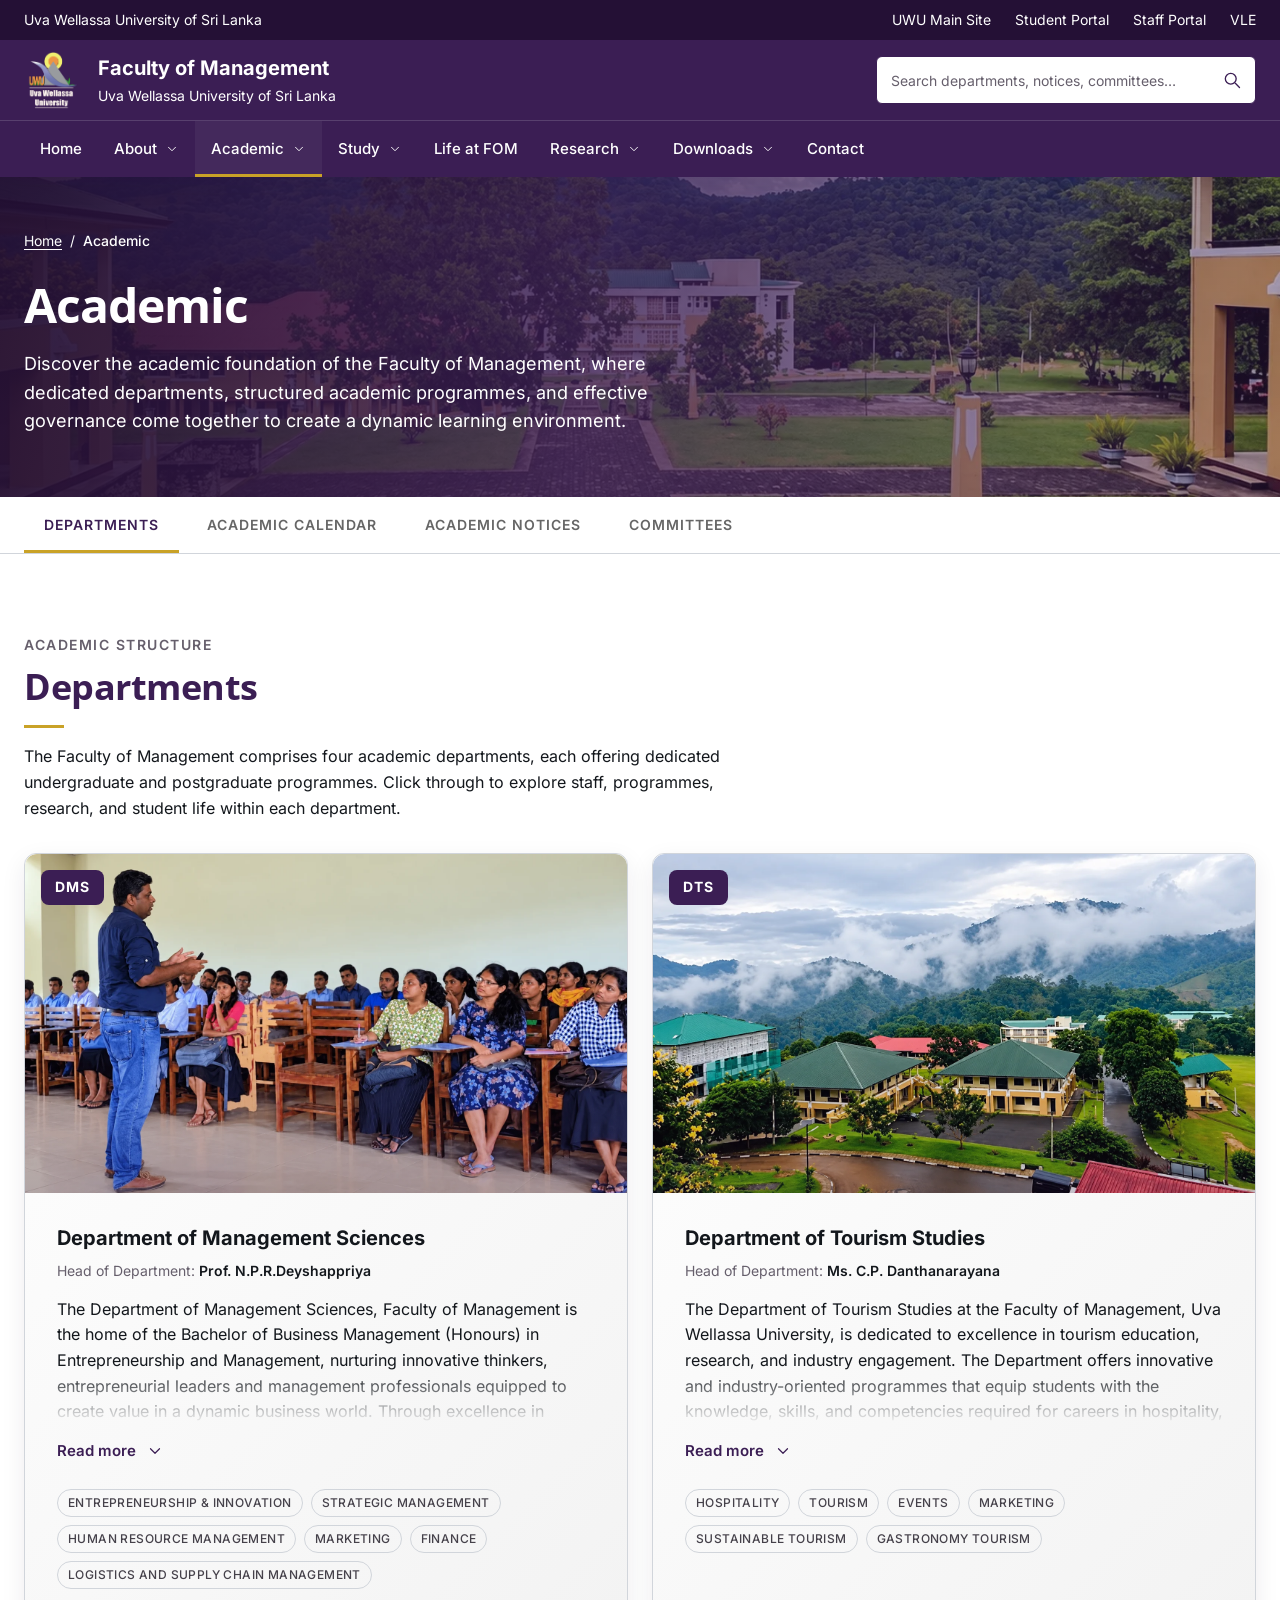
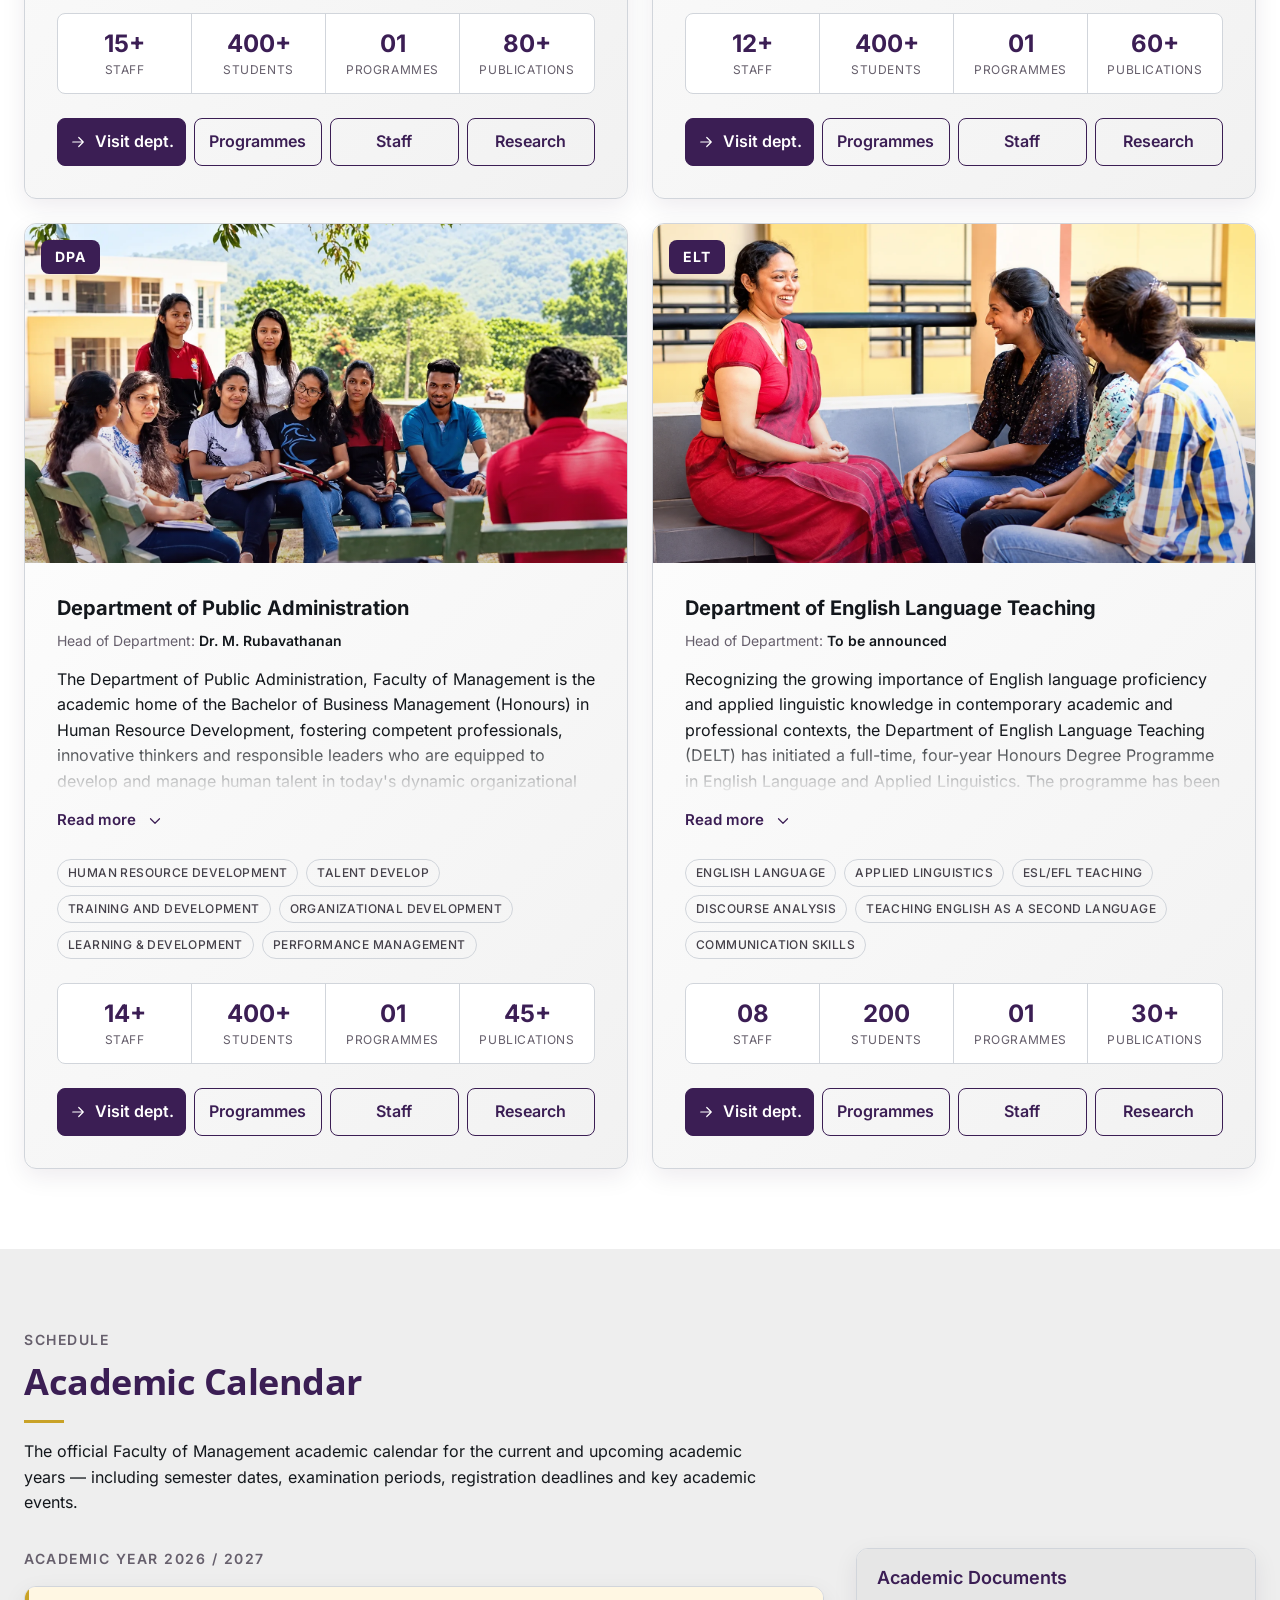
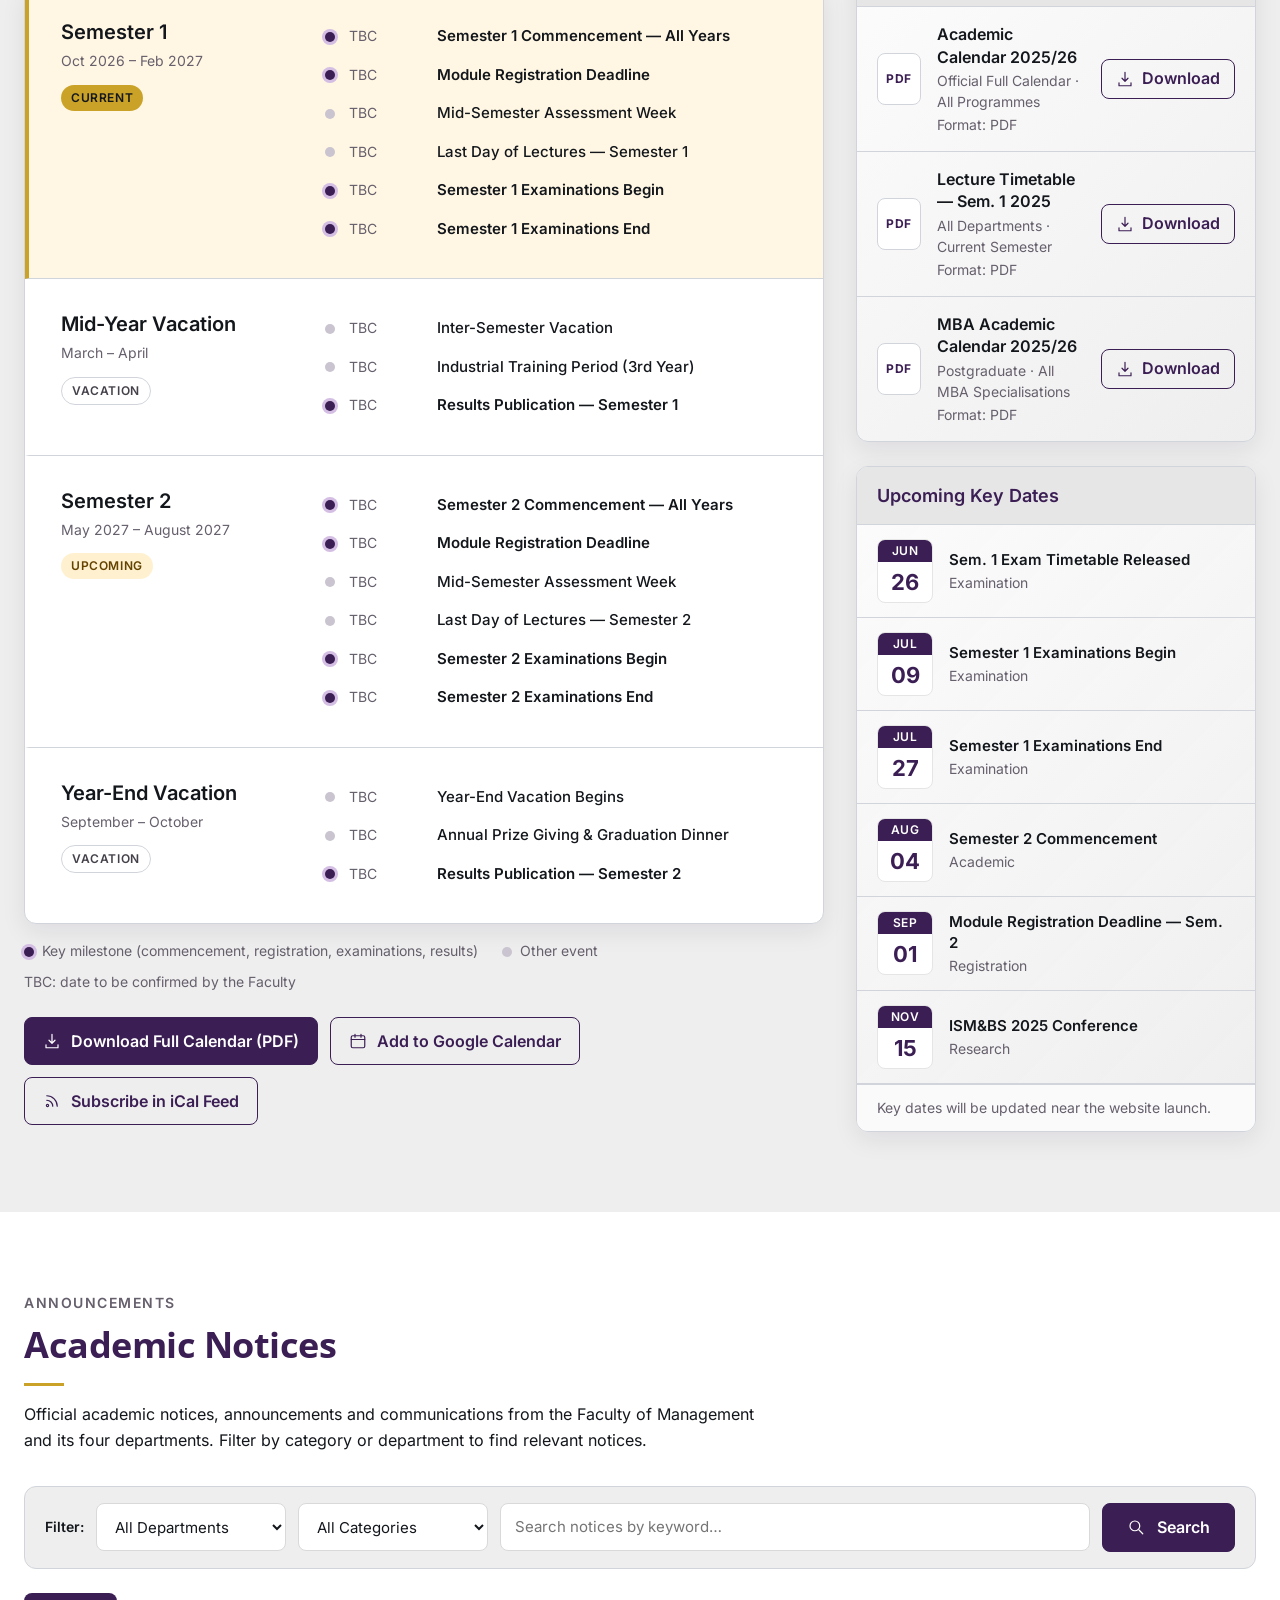
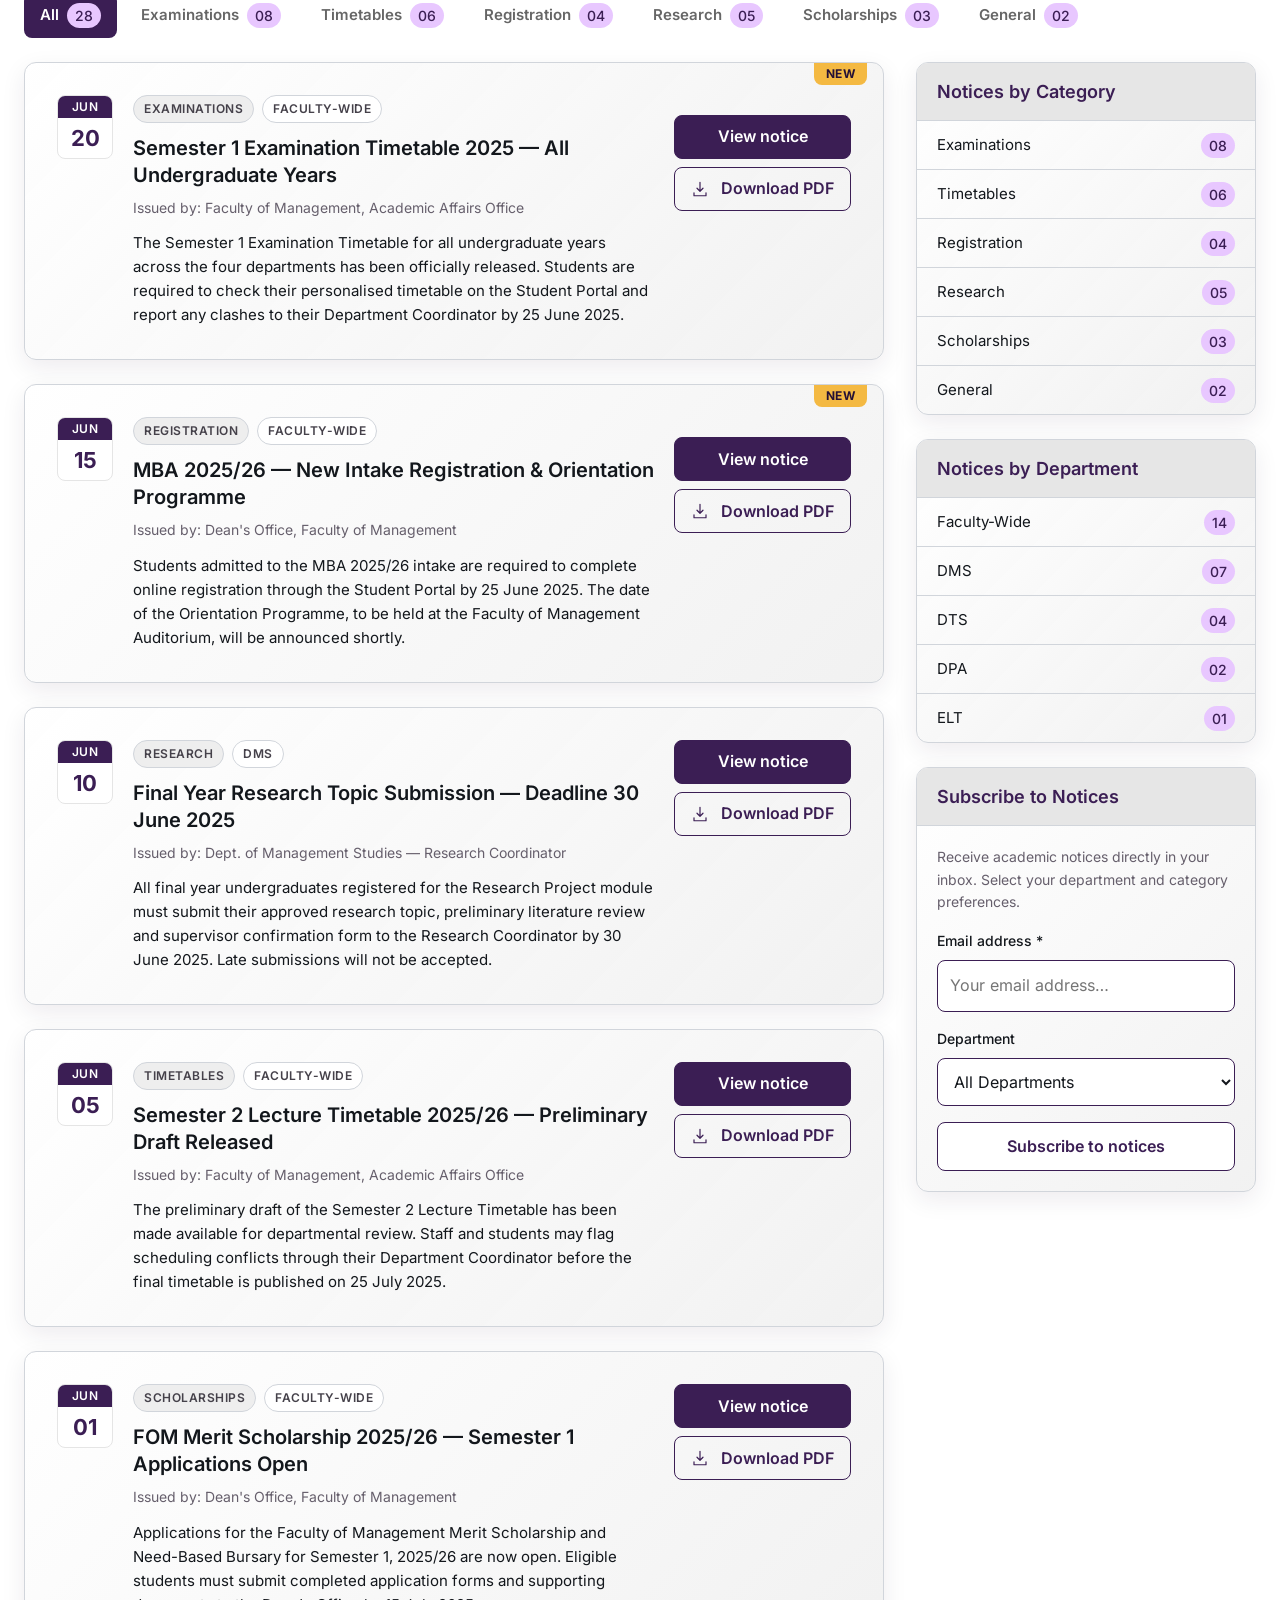
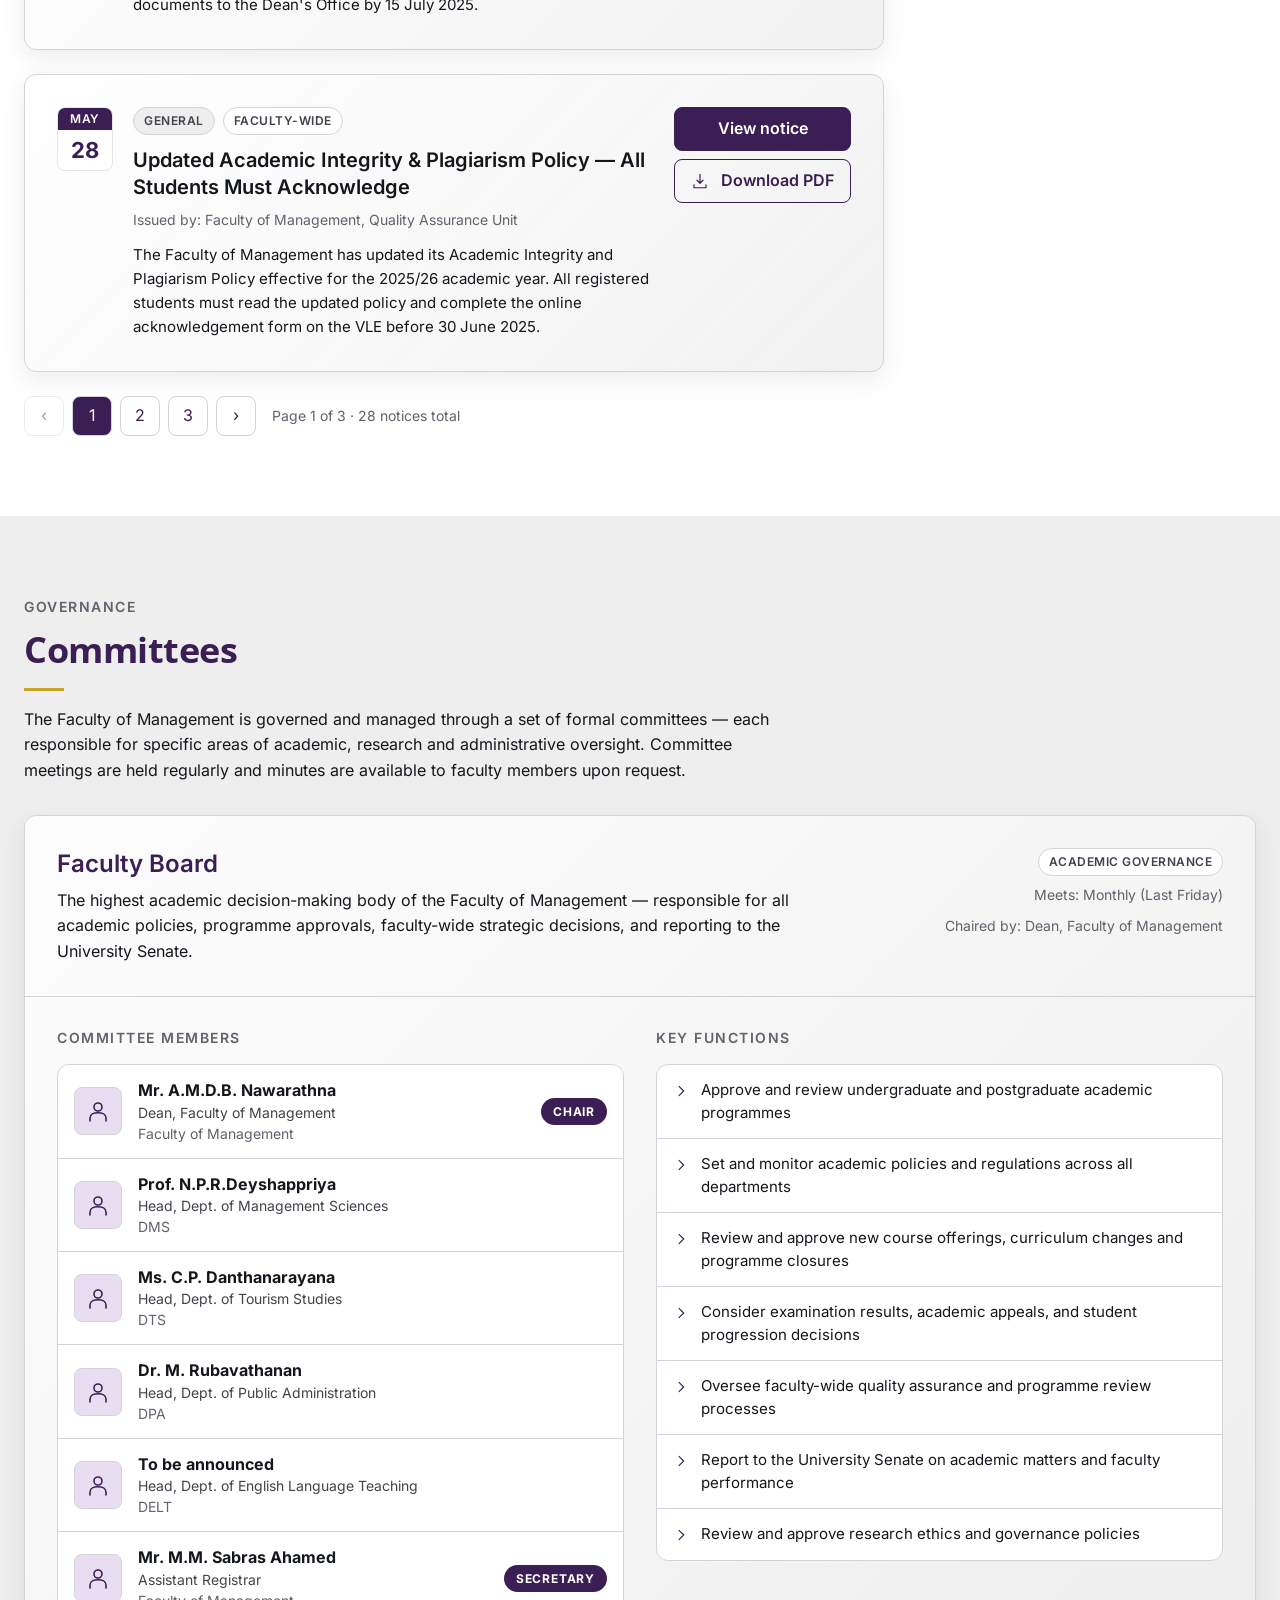
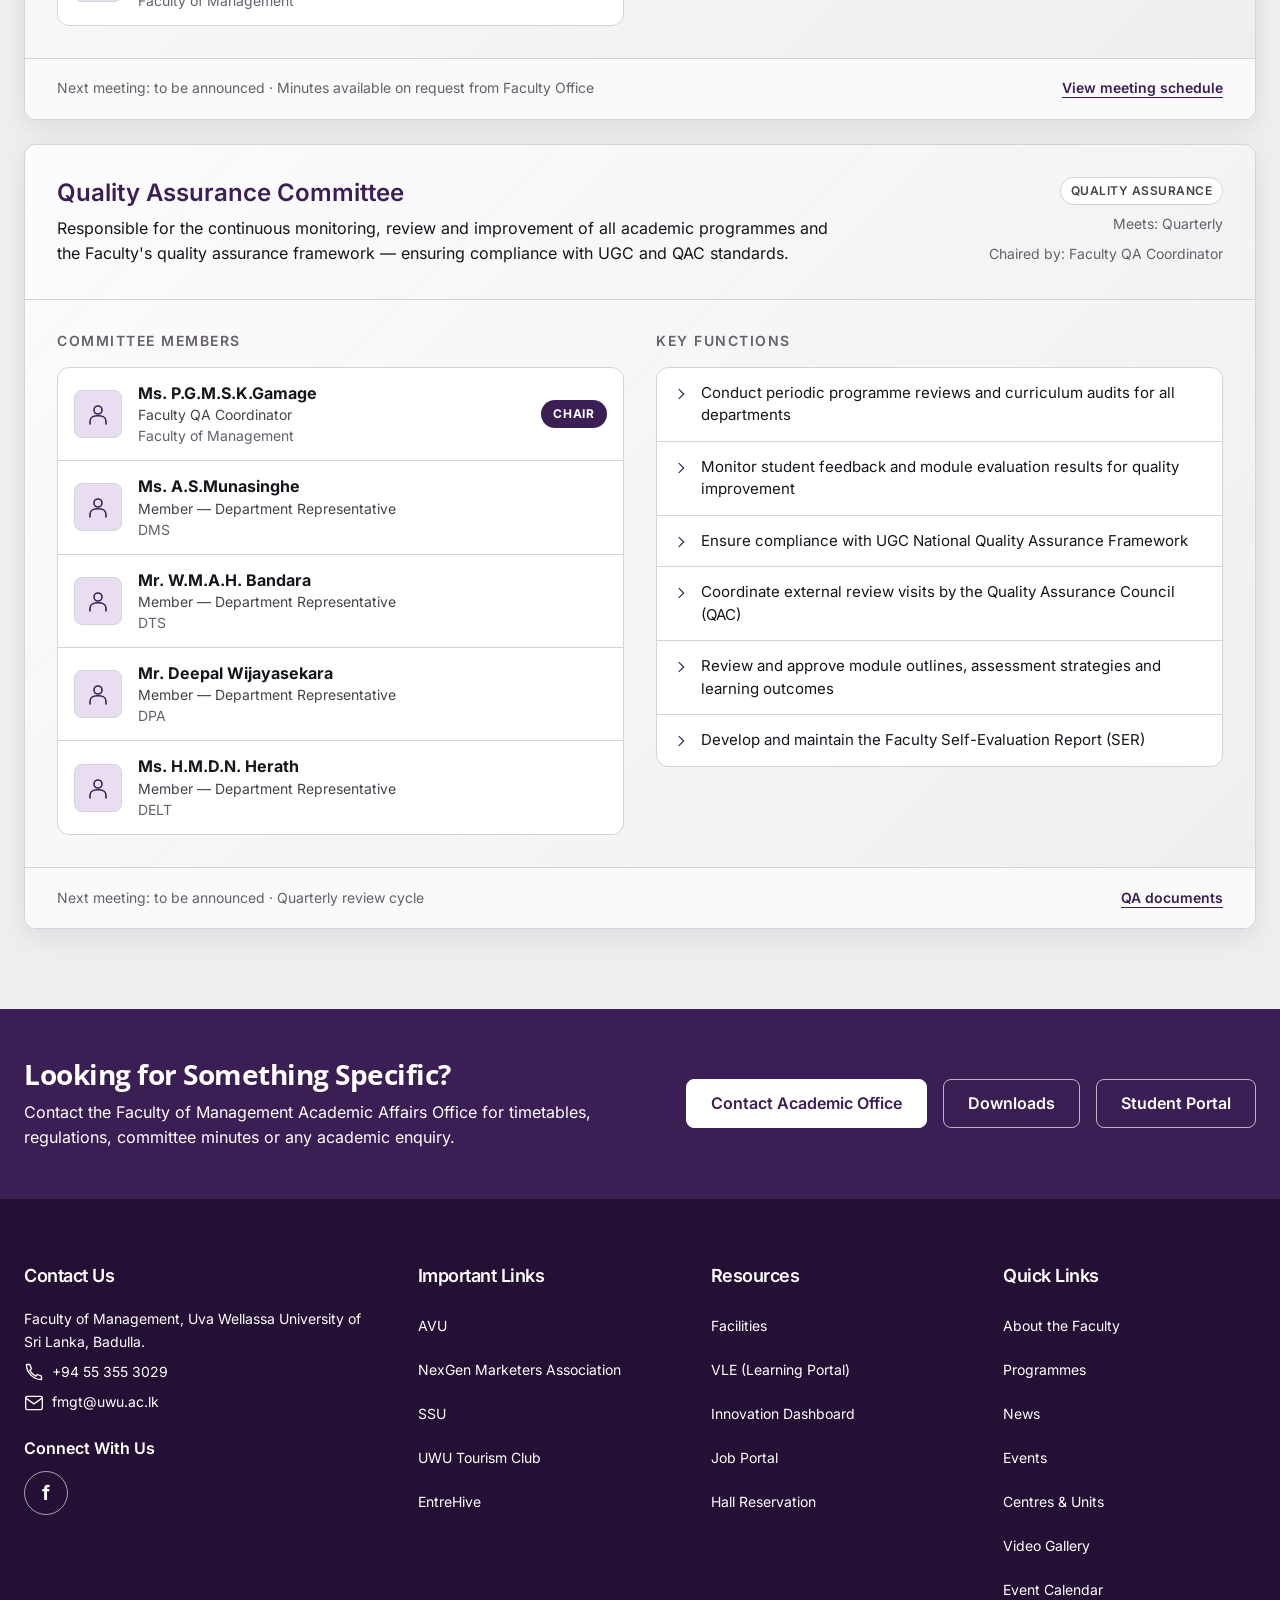
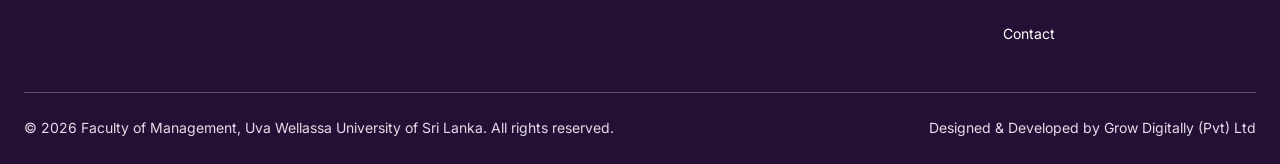
==== commit f608b75d: "Refactor code structure for improved readability and maintainability" ====
--- a/academic.html
+++ b/academic.html
@@ -94,10 +94,7 @@
           <summary>Study<svg aria-hidden="true" class="icon" fill="none" stroke="currentColor" stroke-linecap="round" stroke-linejoin="round" stroke-width="1.6" viewBox="0 0 24 24"><path d="m6 9 6 6 6-6"></path></svg></summary>
           <div class="nav-dropdown"><a href="index.html#courses">Explore programmes</a><a href="https://vle.uwu.ac.lk/" rel="noopener" target="_blank">Virtual learning environment<span class="sr-only"> (opens in a new tab)</span></a></div>
         </details>
-        <details class="nav-item">
-          <summary>Life at FOM<svg aria-hidden="true" class="icon" fill="none" stroke="currentColor" stroke-linecap="round" stroke-linejoin="round" stroke-width="1.6" viewBox="0 0 24 24"><path d="m6 9 6 6 6-6"></path></svg></summary>
-          <div class="nav-dropdown"><a href="index.html#events">Faculty events</a><a href="index.html#videos">Video gallery</a></div>
-        </details>
+        <a class="nav-link" href="life-at-fom.html">Life at FOM</a>
         <details class="nav-item">
           <summary>Research<svg aria-hidden="true" class="icon" fill="none" stroke="currentColor" stroke-linecap="round" stroke-linejoin="round" stroke-width="1.6" viewBox="0 0 24 24"><path d="m6 9 6 6 6-6"></path></svg></summary>
           <div class="nav-dropdown"><a href="index.html#news">Research &amp; faculty news</a><a href="index.html#units">Innovation &amp; enterprise</a></div>
@@ -570,6 +567,7 @@
     </dialog>
 
     <script type="application/json" id="notice-data">[{"title": "Semester 1 Examination Timetable 2025 — All Undergraduate Years", "cat": "Examinations", "dept": "Faculty-Wide", "day": "20", "mon": "Jun", "by": "Faculty of Management, Academic Affairs Office", "desc": "The Semester 1 Examination Timetable for all undergraduate years across the four departments has been officially released. Students are required to check their personalised timetable on the Student Portal and report any clashes to their Department Coordinator by 25 June 2025."}, {"title": "MBA 2025/26 — New Intake Registration & Orientation Programme", "cat": "Registration", "dept": "Faculty-Wide", "day": "15", "mon": "Jun", "by": "Dean's Office, Faculty of Management", "desc": "Students admitted to the MBA 2025/26 intake are required to complete online registration through the Student Portal by 25 June 2025. The date of the Orientation Programme, to be held at the Faculty of Management Auditorium, will be announced shortly."}, {"title": "Final Year Research Topic Submission — Deadline 30 June 2025", "cat": "Research", "dept": "DMS", "day": "10", "mon": "Jun", "by": "Dept. of Management Studies — Research Coordinator", "desc": "All final year undergraduates registered for the Research Project module must submit their approved research topic, preliminary literature review and supervisor confirmation form to the Research Coordinator by 30 June 2025. Late submissions will not be accepted."}, {"title": "Semester 2 Lecture Timetable 2025/26 — Preliminary Draft Released", "cat": "Timetables", "dept": "Faculty-Wide", "day": "05", "mon": "Jun", "by": "Faculty of Management, Academic Affairs Office", "desc": "The preliminary draft of the Semester 2 Lecture Timetable has been made available for departmental review. Staff and students may flag scheduling conflicts through their Department Coordinator before the final timetable is published on 25 July 2025."}, {"title": "FOM Merit Scholarship 2025/26 — Semester 1 Applications Open", "cat": "Scholarships", "dept": "Faculty-Wide", "day": "01", "mon": "Jun", "by": "Dean's Office, Faculty of Management", "desc": "Applications for the Faculty of Management Merit Scholarship and Need-Based Bursary for Semester 1, 2025/26 are now open. Eligible students must submit completed application forms and supporting documents to the Dean's Office by 15 July 2025."}, {"title": "Updated Academic Integrity & Plagiarism Policy — All Students Must Acknowledge", "cat": "General", "dept": "Faculty-Wide", "day": "28", "mon": "May", "by": "Faculty of Management, Quality Assurance Unit", "desc": "The Faculty of Management has updated its Academic Integrity and Plagiarism Policy effective for the 2025/26 academic year. All registered students must read the updated policy and complete the online acknowledgement form on the VLE before 30 June 2025."}]</script>
+    <script src="assets/site.js"></script>
     <script src="assets/academic.js"></script>
   </body>
 </html>
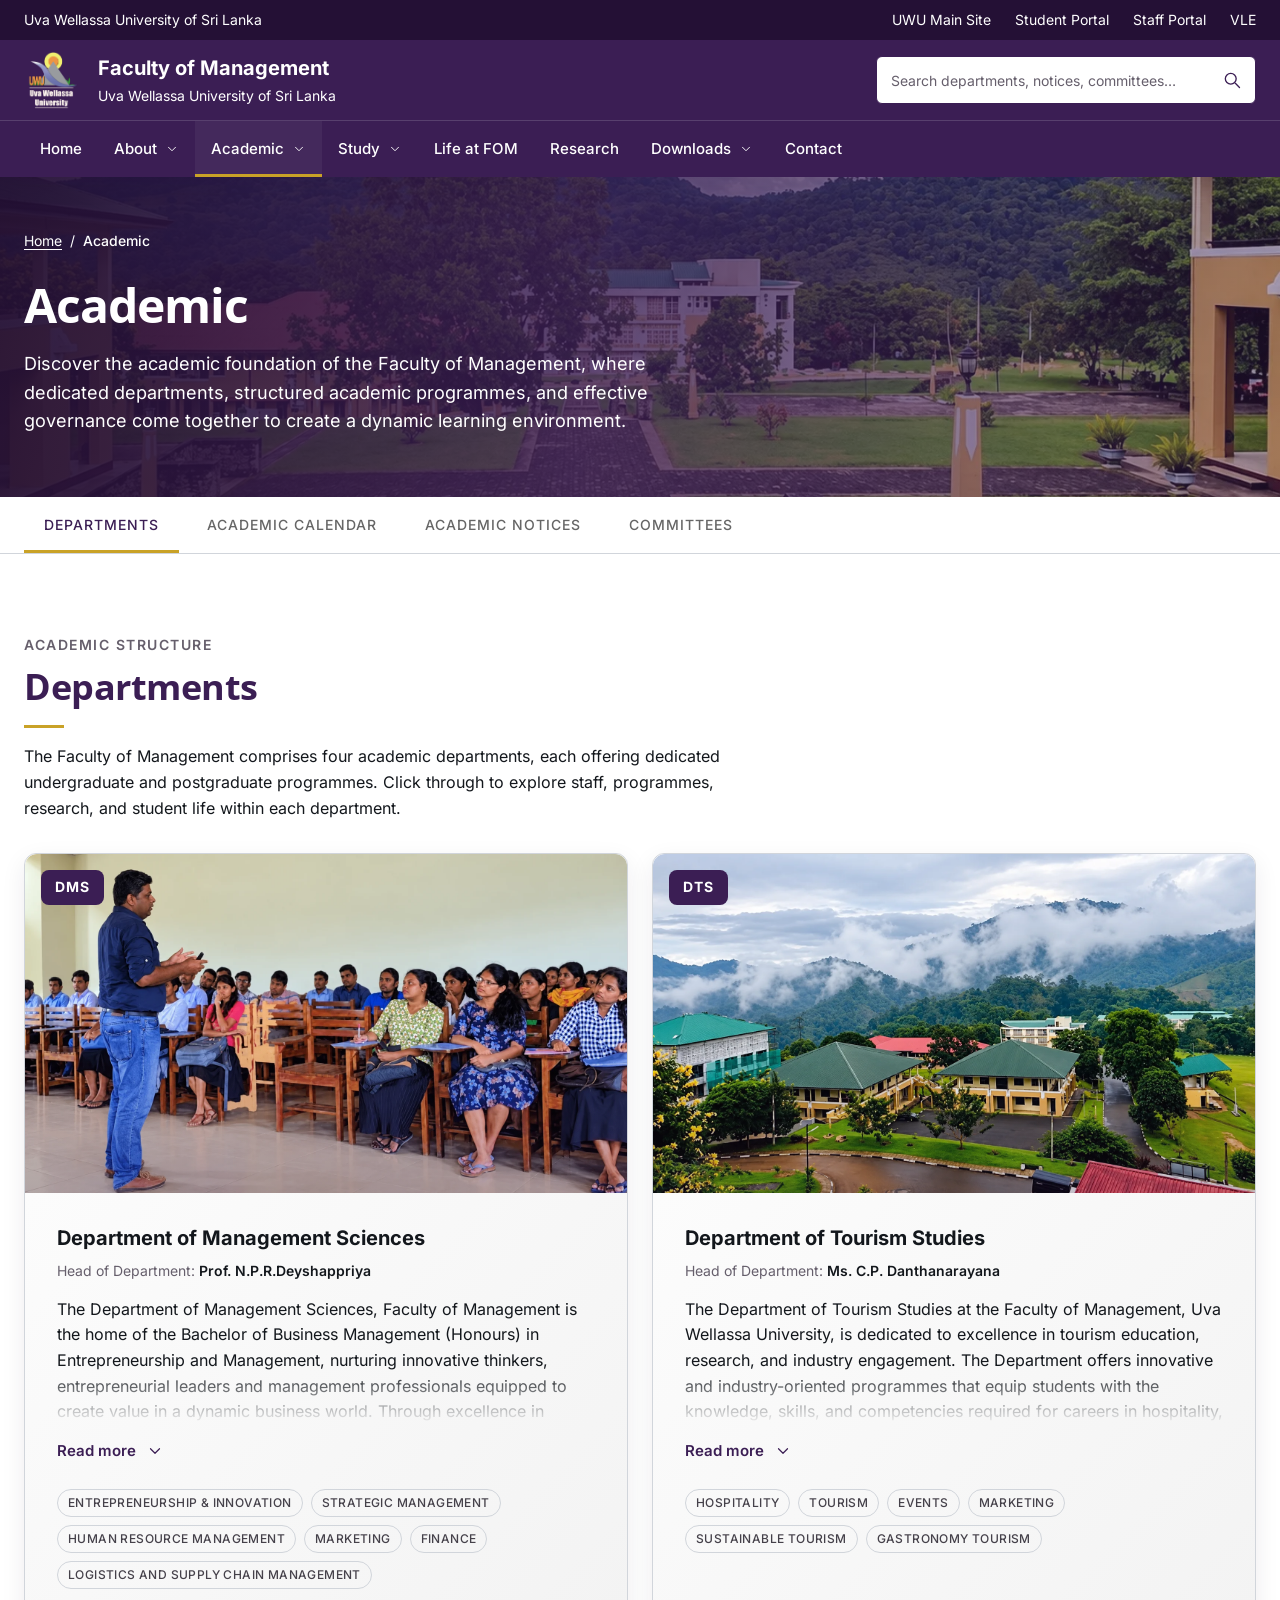
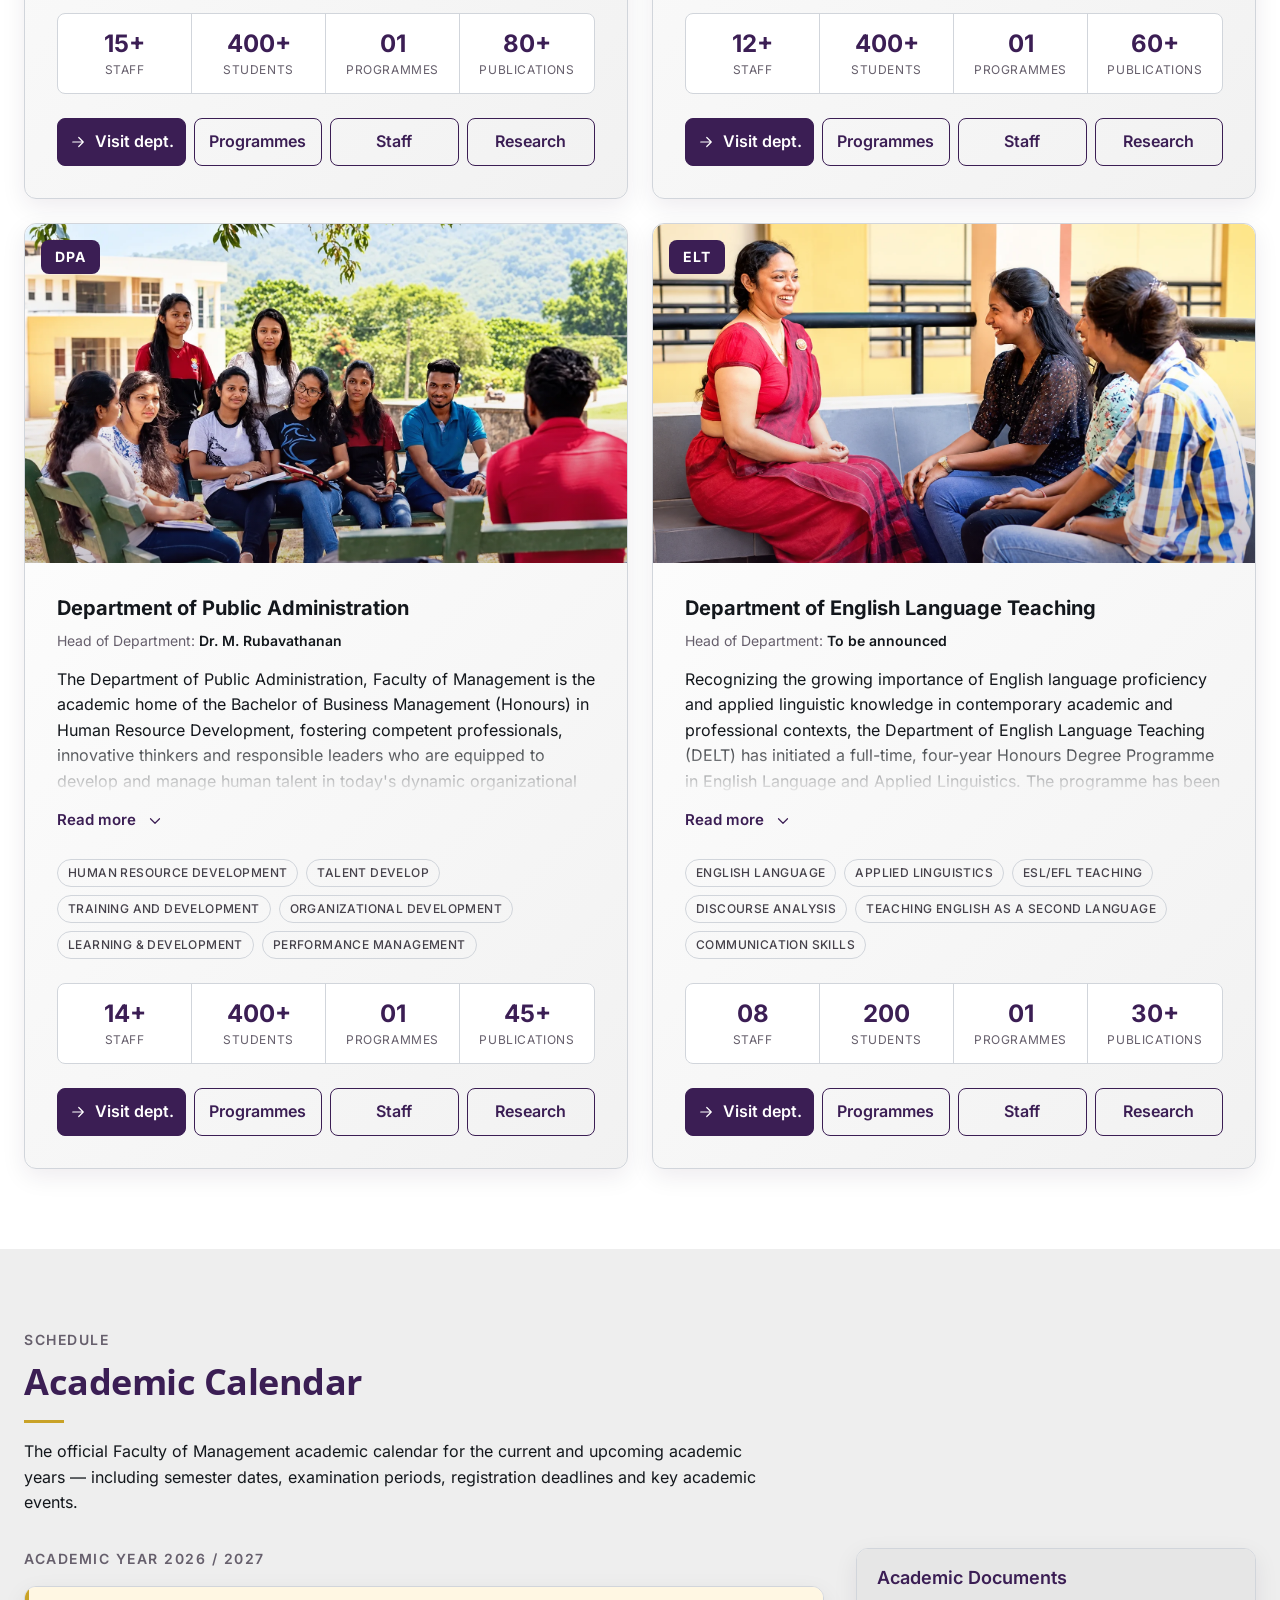
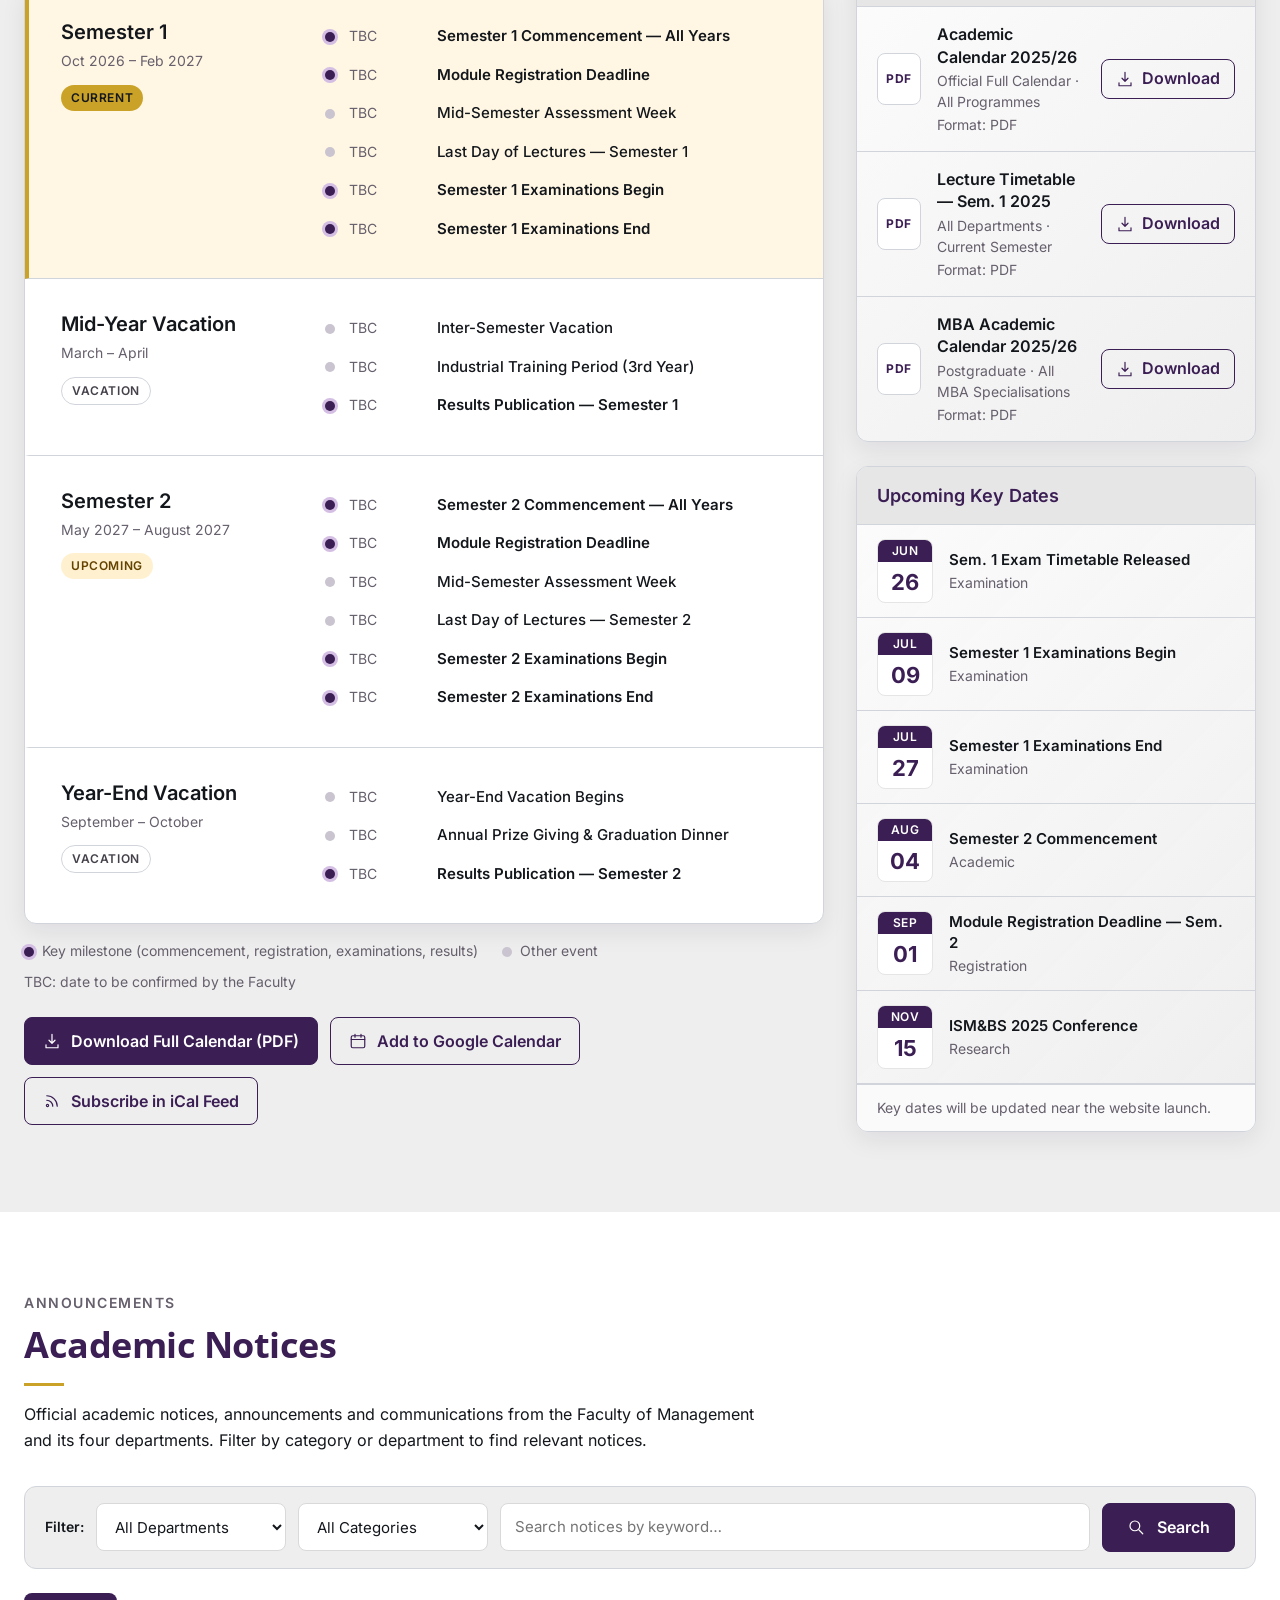
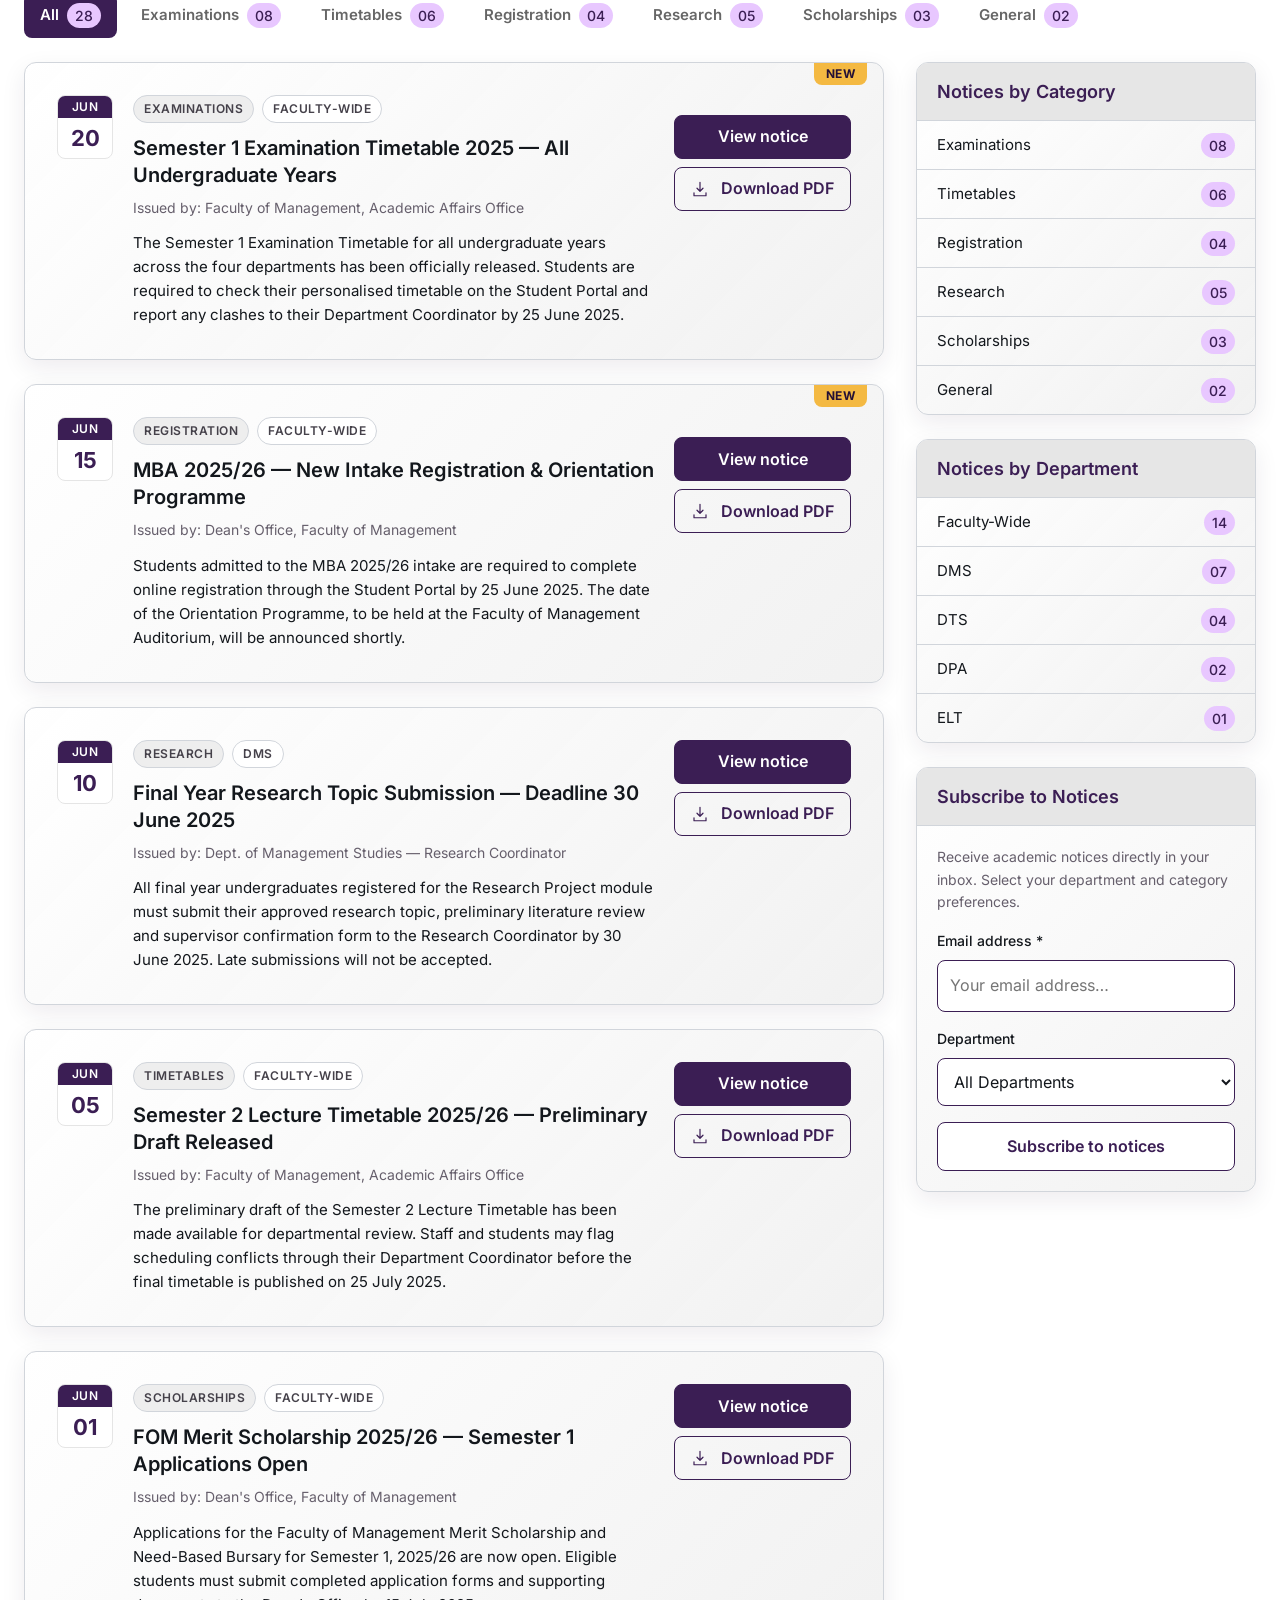
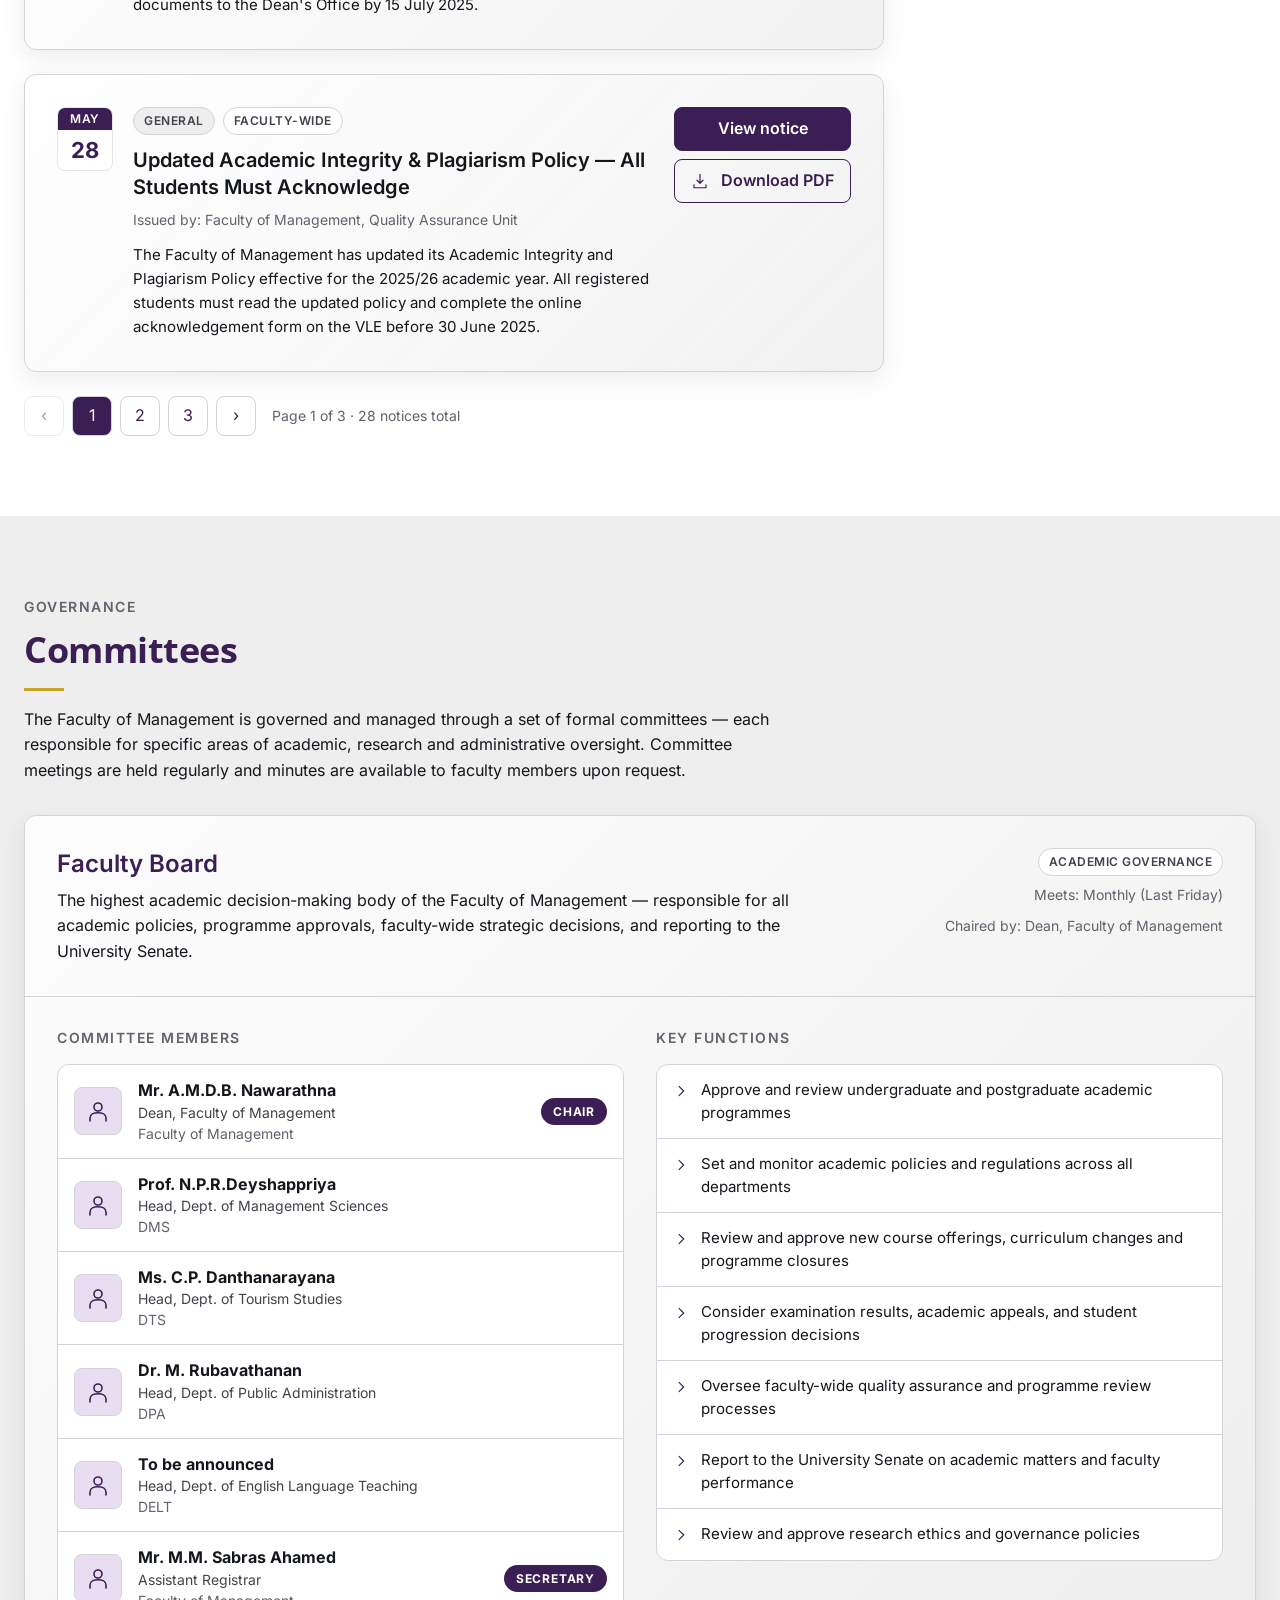
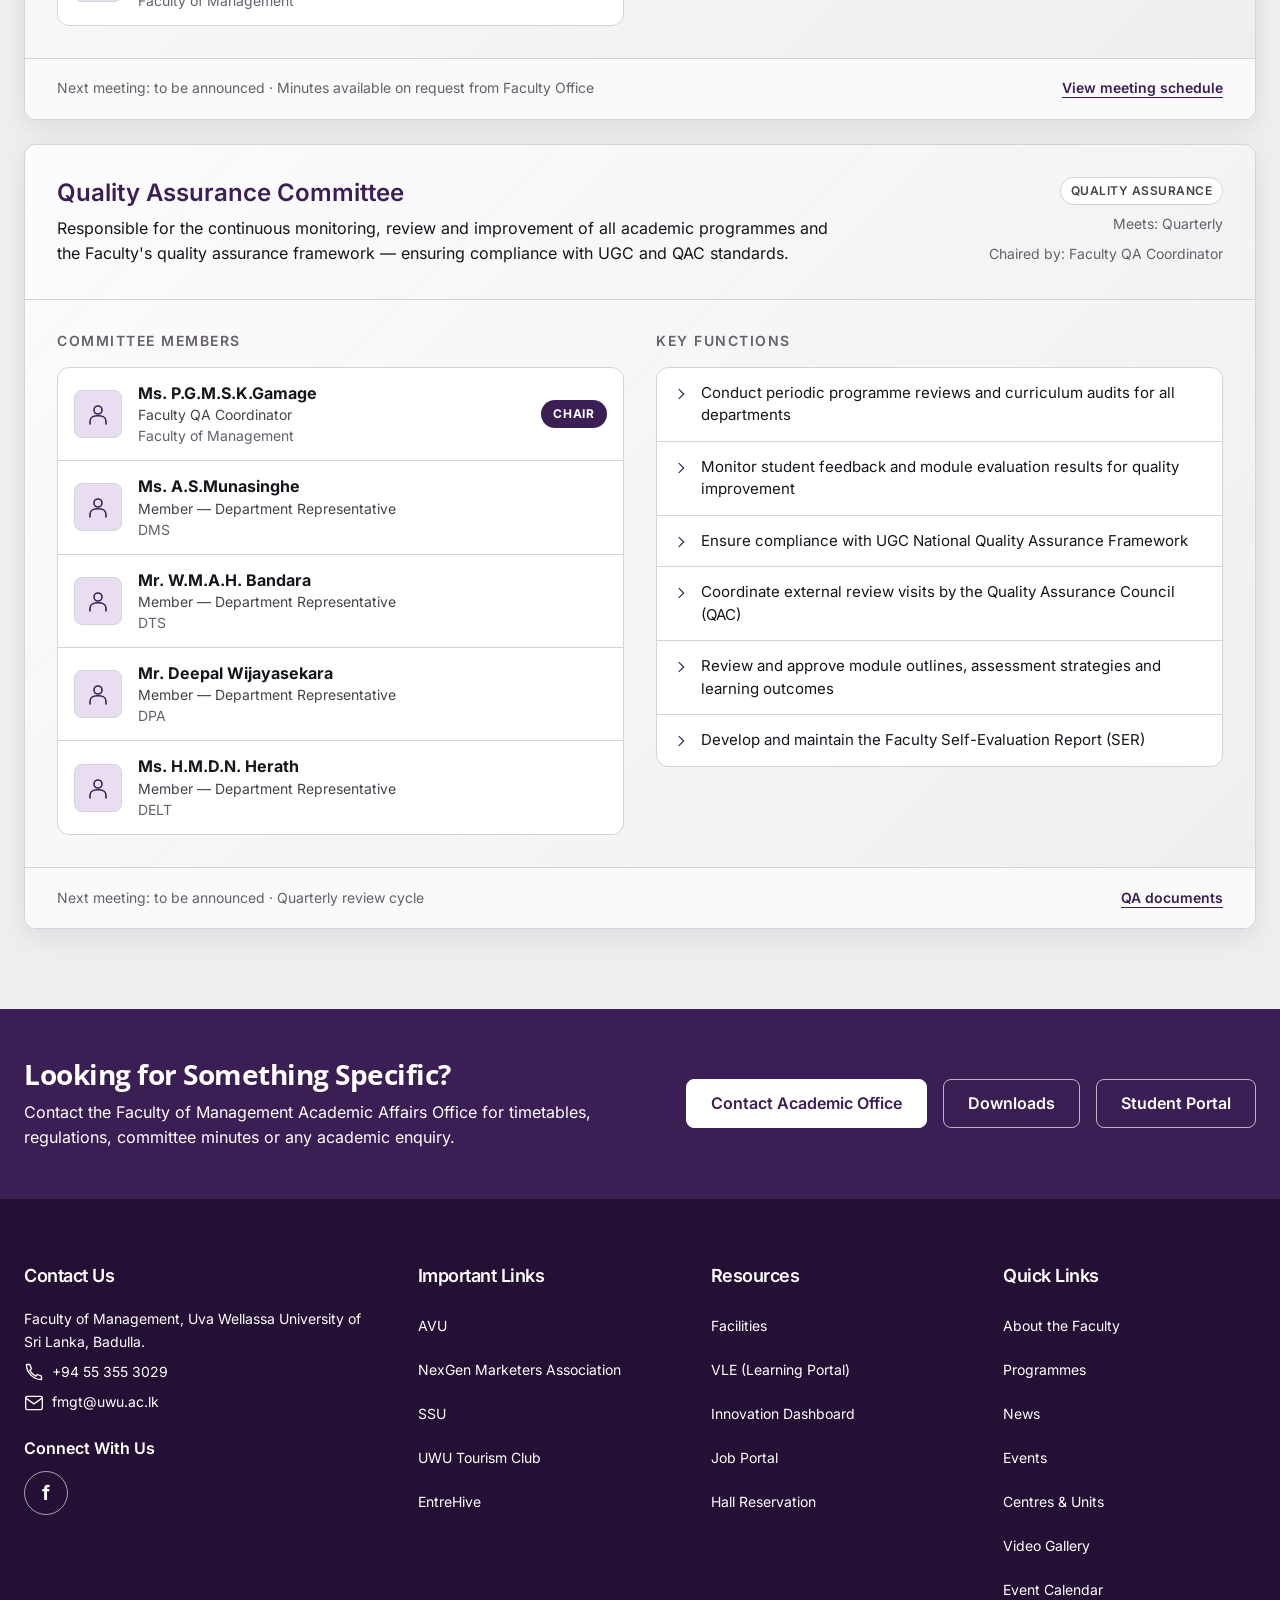
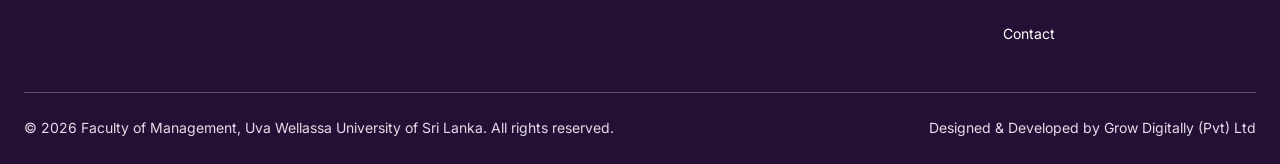
==== commit c0f902f7: "Refactor code structure for improved readability and maintainability" ====
--- a/academic.html
+++ b/academic.html
@@ -95,10 +95,7 @@
           <div class="nav-dropdown"><a href="index.html#courses">Explore programmes</a><a href="https://vle.uwu.ac.lk/" rel="noopener" target="_blank">Virtual learning environment<span class="sr-only"> (opens in a new tab)</span></a></div>
         </details>
         <a class="nav-link" href="life-at-fom.html">Life at FOM</a>
-        <details class="nav-item">
-          <summary>Research<svg aria-hidden="true" class="icon" fill="none" stroke="currentColor" stroke-linecap="round" stroke-linejoin="round" stroke-width="1.6" viewBox="0 0 24 24"><path d="m6 9 6 6 6-6"></path></svg></summary>
-          <div class="nav-dropdown"><a href="index.html#news">Research &amp; faculty news</a><a href="index.html#units">Innovation &amp; enterprise</a></div>
-        </details>
+        <a class="nav-link" href="research.html">Research</a>
         <details class="nav-item">
           <summary>Downloads<svg aria-hidden="true" class="icon" fill="none" stroke="currentColor" stroke-linecap="round" stroke-linejoin="round" stroke-width="1.6" viewBox="0 0 24 24"><path d="m6 9 6 6 6-6"></path></svg></summary>
           <div class="nav-dropdown"><button type="button" data-pending="Forms and documents">Forms and documents</button></div>
--- a/assets/academic.css
+++ b/assets/academic.css
@@ -128,7 +128,7 @@
   min-height: var(--tabs-height);
   padding: 0 20px;
   font-size: 14px;
-  font-weight: 600;
+  font-weight: 500;
   letter-spacing: 1px;
   text-transform: uppercase;
   color: #666;
@@ -1102,7 +1102,7 @@
   }
   .page-tabs a {
     padding: 0 16px;
-    font-size: 13px;
+    font-size: 14px;
   }
   .side-stack,
   .notice-side {
@@ -1315,3 +1315,19 @@
     font-size: 20px;
   }
 }
+
+/* 44px touch targets for inline header/footer links on mobile (brand kit §4) */
+@media (max-width: 1099px) {
+  .page-banner .breadcrumb a,
+  .footer address a,
+  .footer-links a,
+  .footer-links button {
+    display: inline-flex;
+    align-items: center;
+    min-height: 44px;
+  }
+  .footer-links a,
+  .footer-links button {
+    display: flex;
+  }
+}
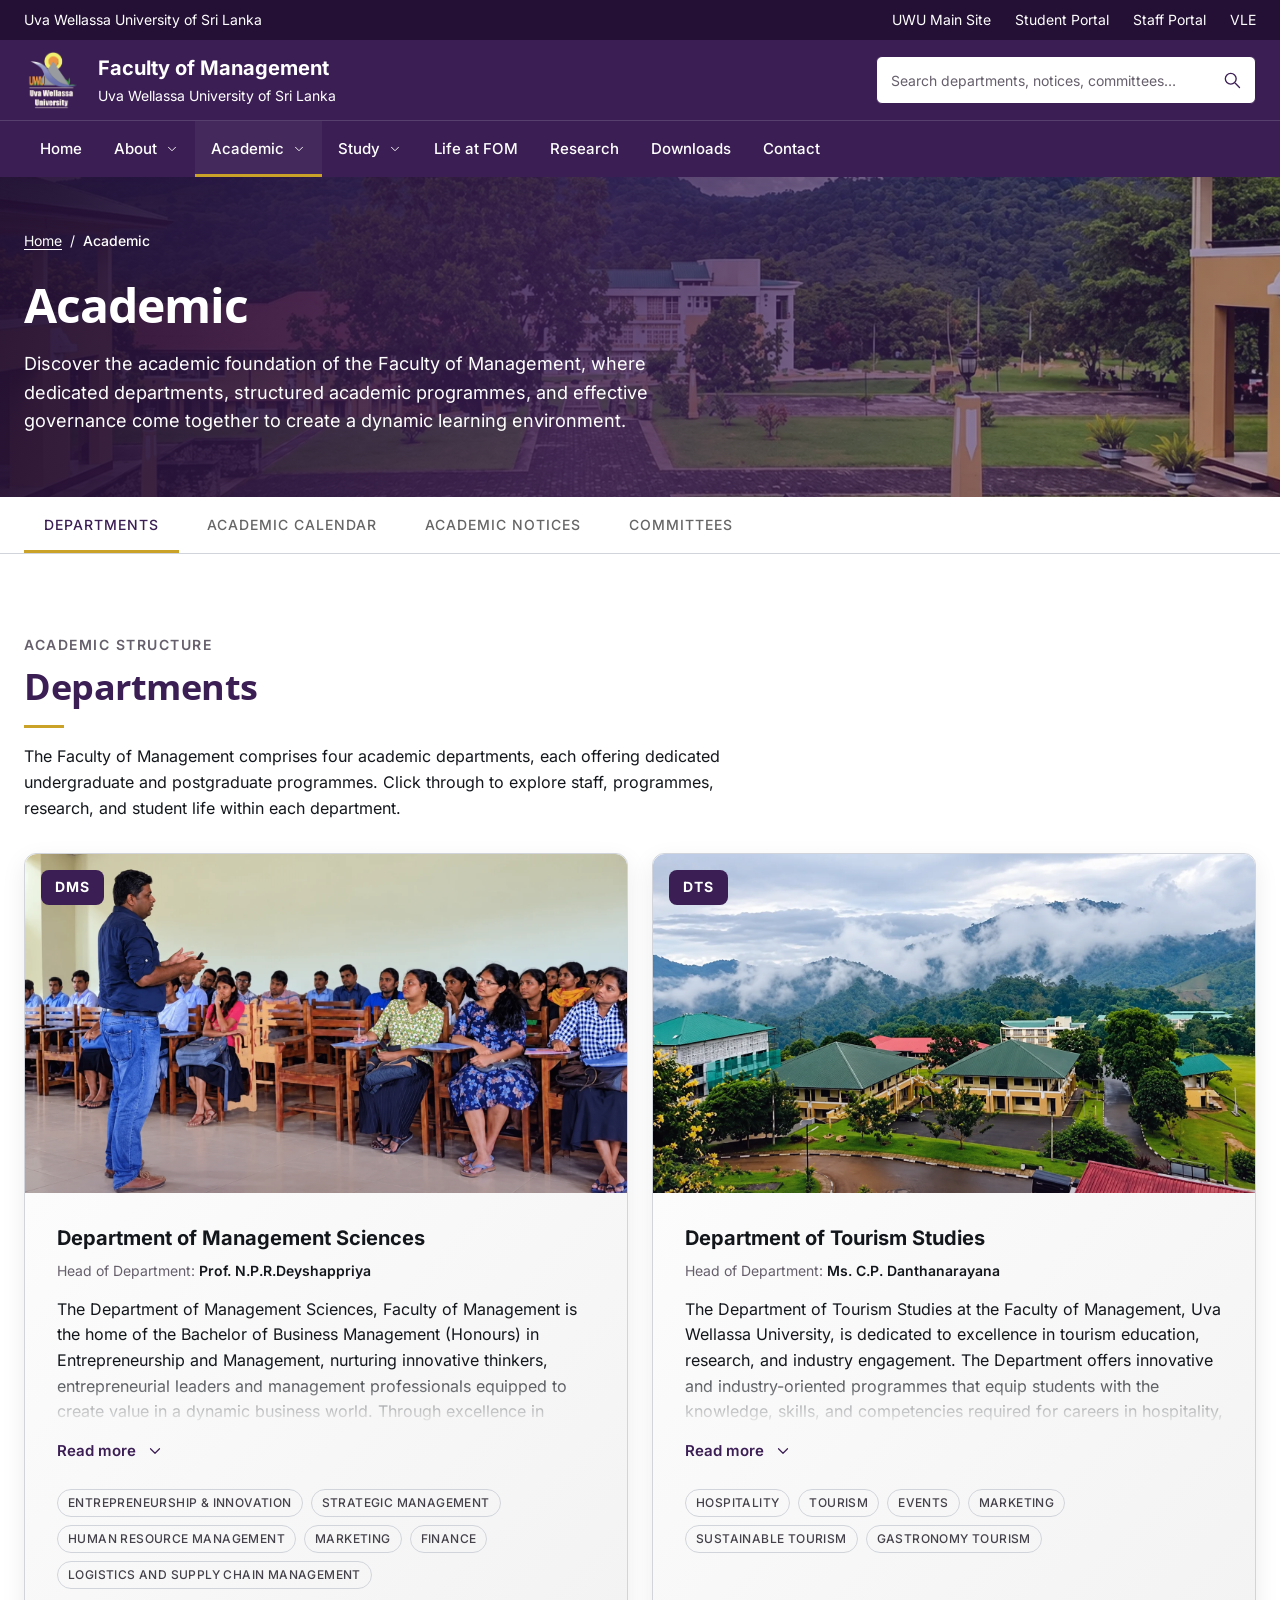
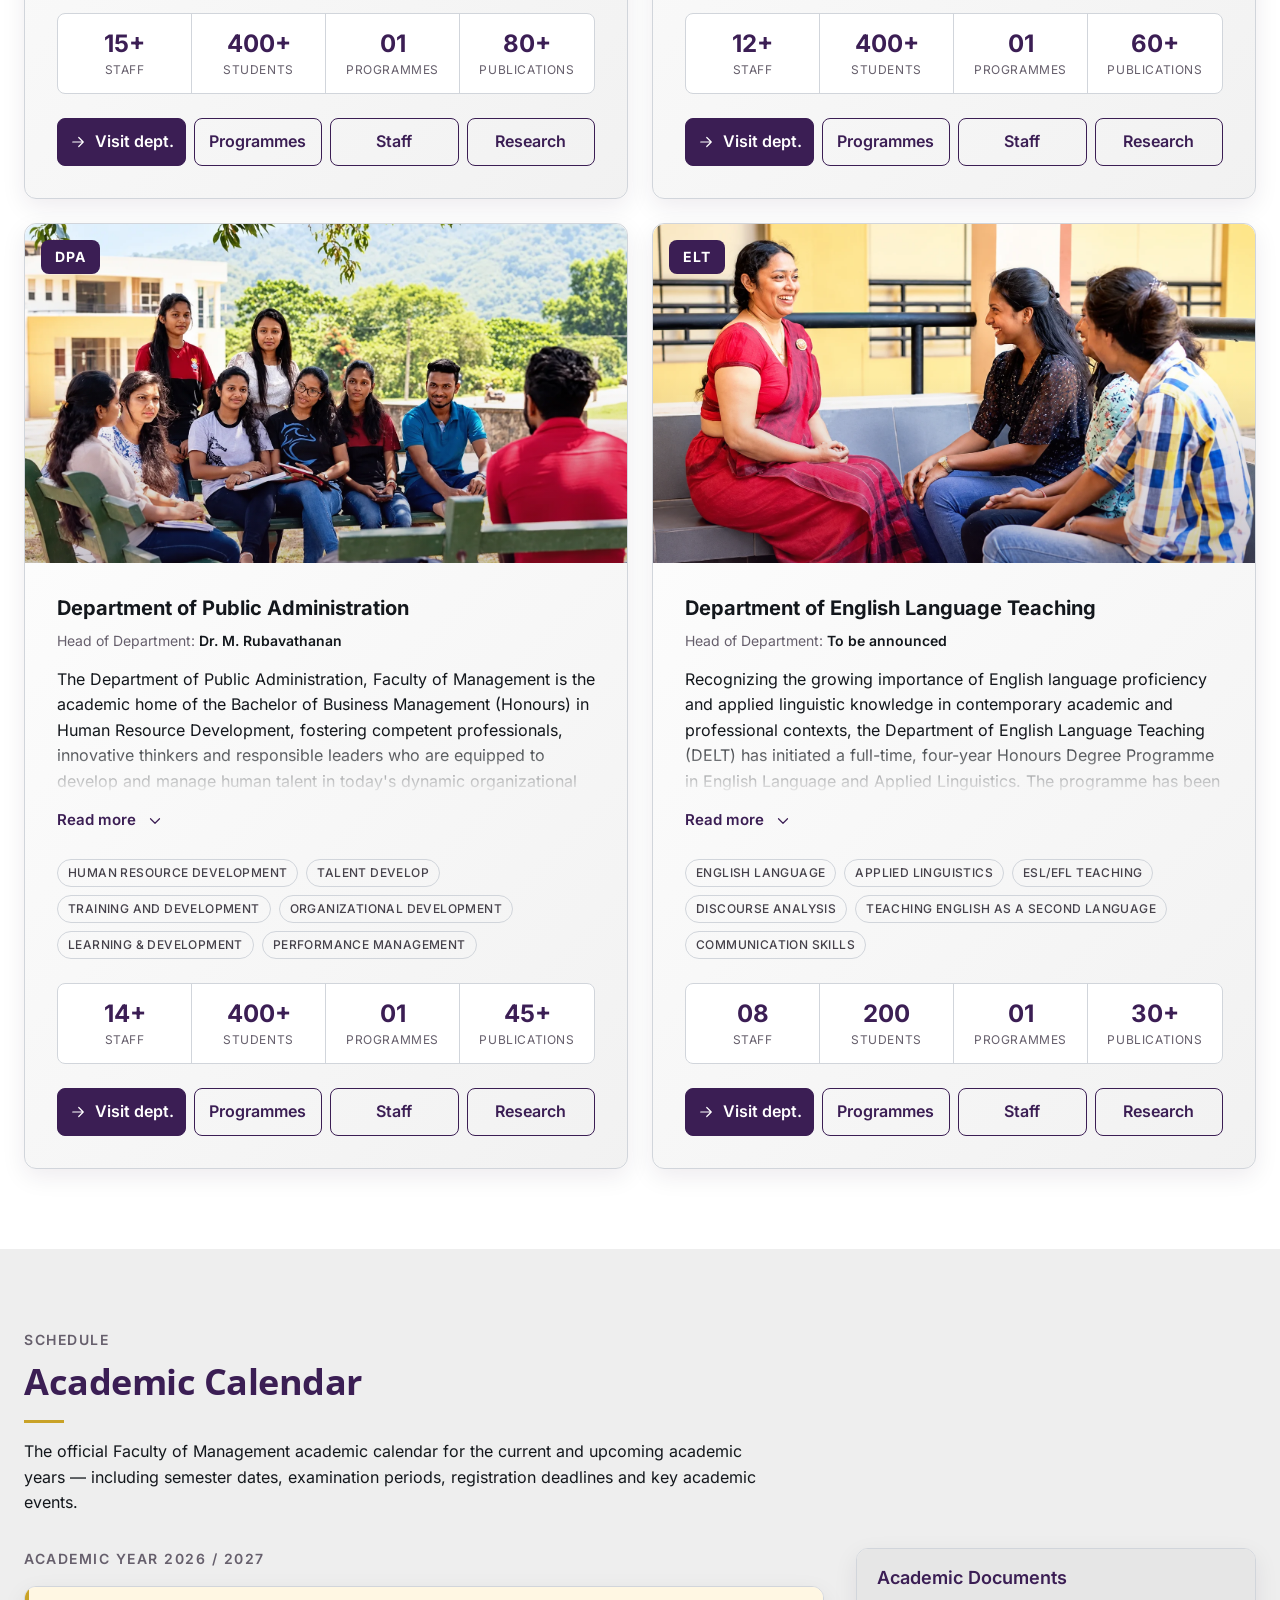
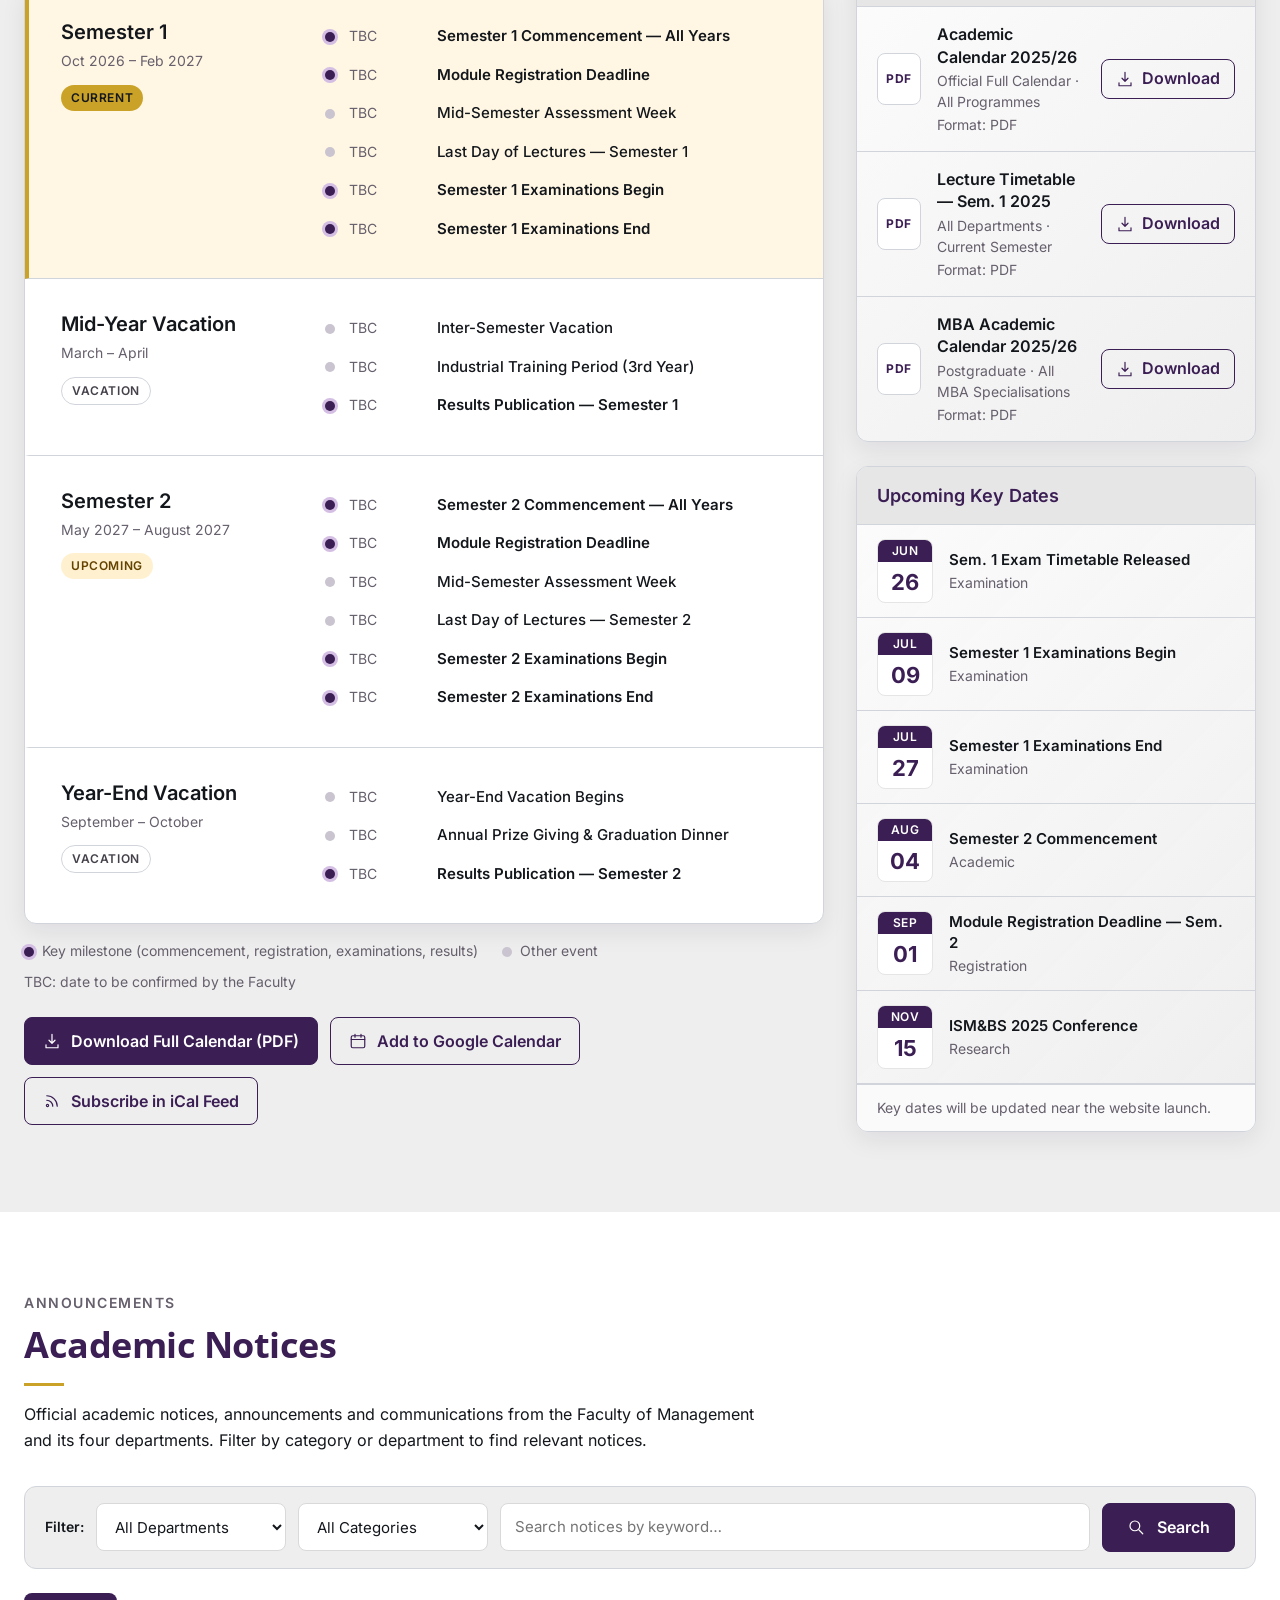
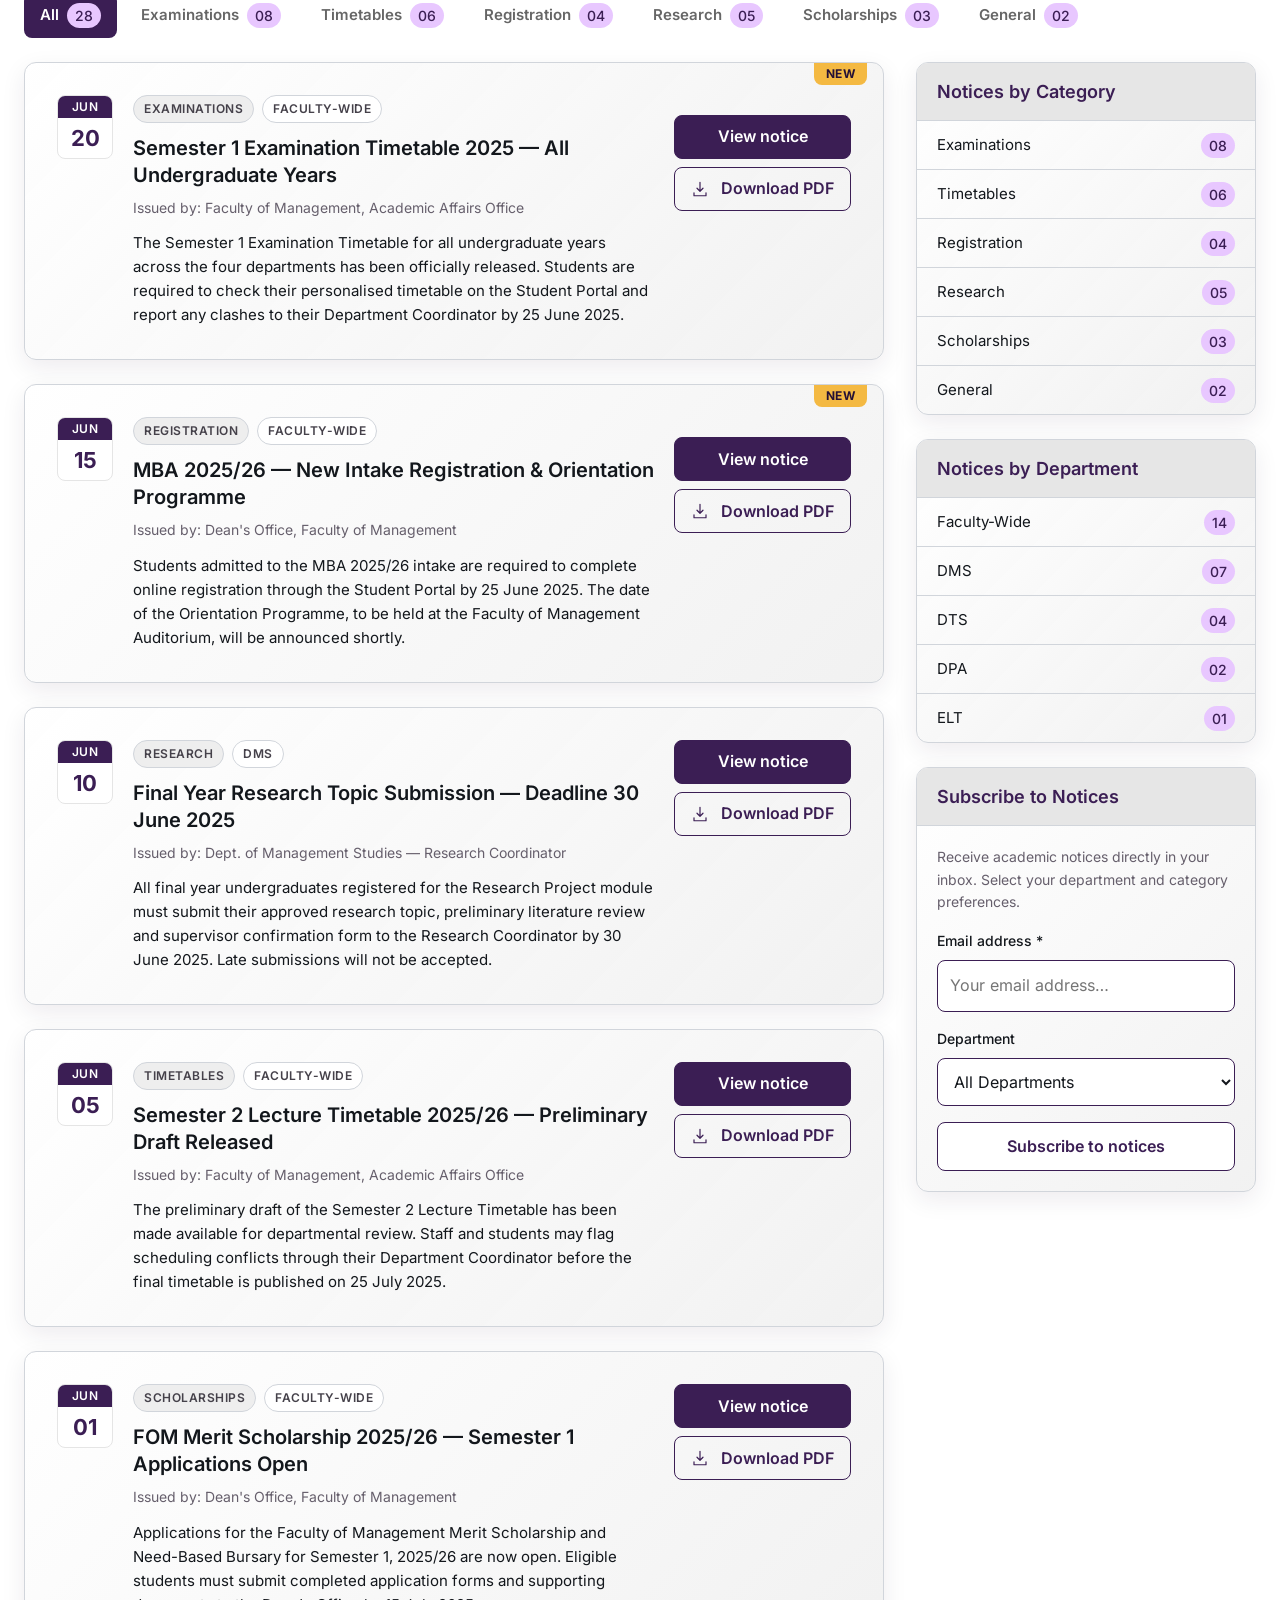
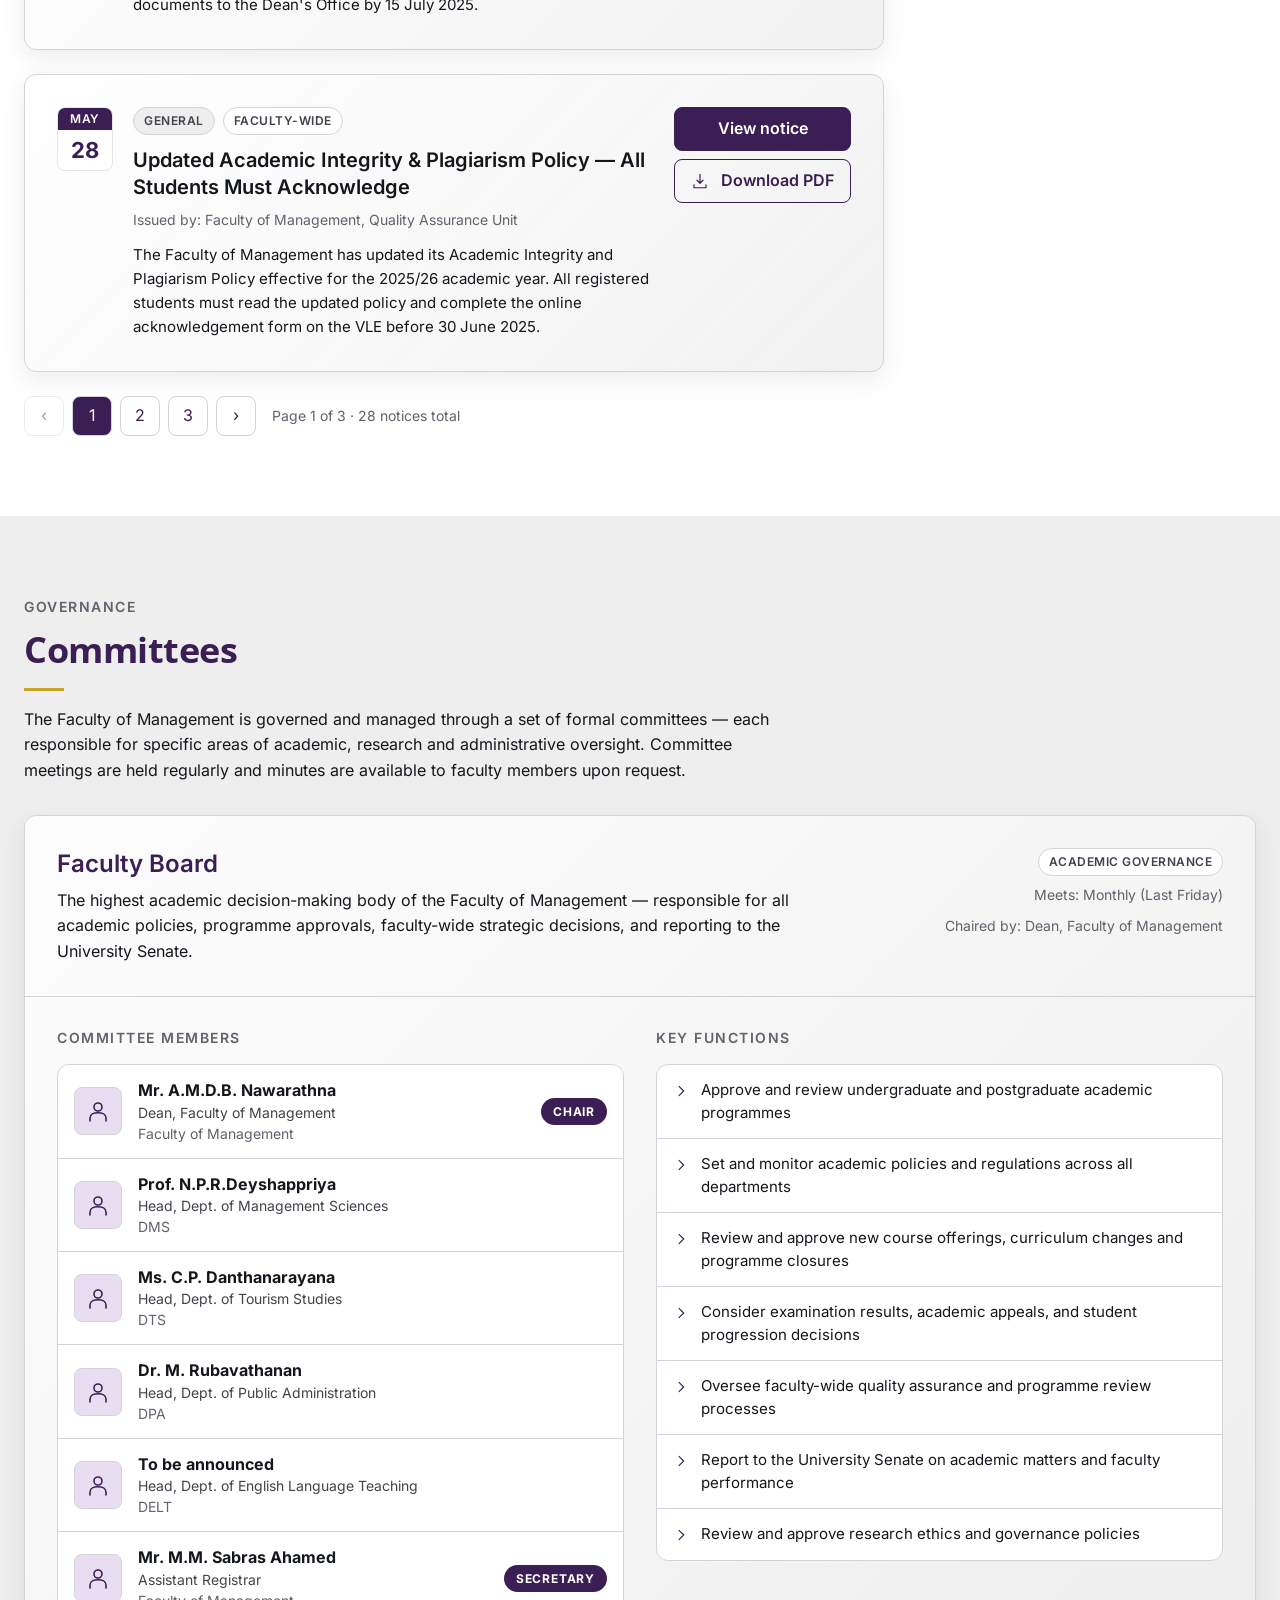
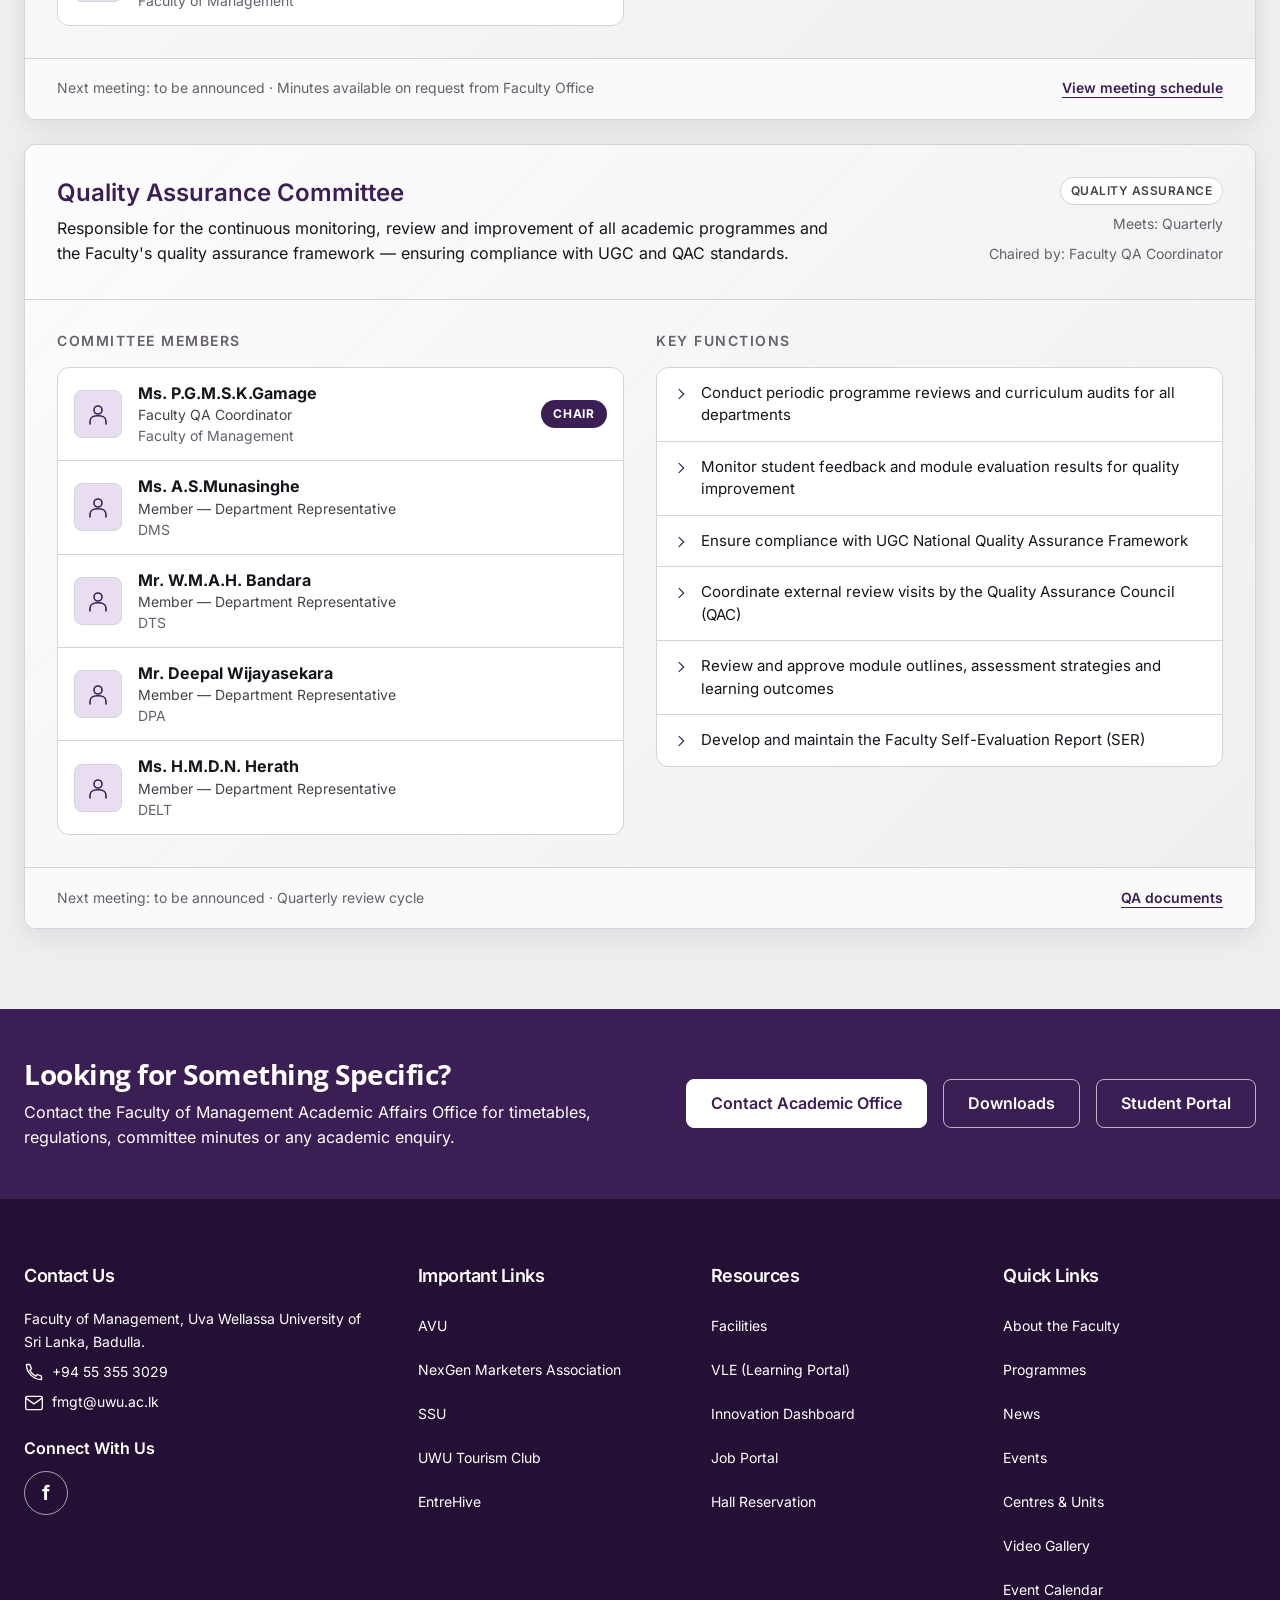
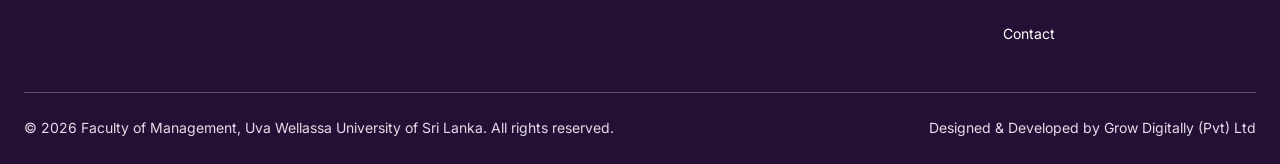
==== commit c4b18b7f: "Refactor code structure for improved readability and maintainability" ====
--- a/academic.html
+++ b/academic.html
@@ -96,10 +96,7 @@
         </details>
         <a class="nav-link" href="life-at-fom.html">Life at FOM</a>
         <a class="nav-link" href="research.html">Research</a>
-        <details class="nav-item">
-          <summary>Downloads<svg aria-hidden="true" class="icon" fill="none" stroke="currentColor" stroke-linecap="round" stroke-linejoin="round" stroke-width="1.6" viewBox="0 0 24 24"><path d="m6 9 6 6 6-6"></path></svg></summary>
-          <div class="nav-dropdown"><button type="button" data-pending="Forms and documents">Forms and documents</button></div>
-        </details>
+        <a class="nav-link" href="downloads.html">Downloads</a>
         <a class="nav-link" href="#contact">Contact</a>
       </div>
     </nav>
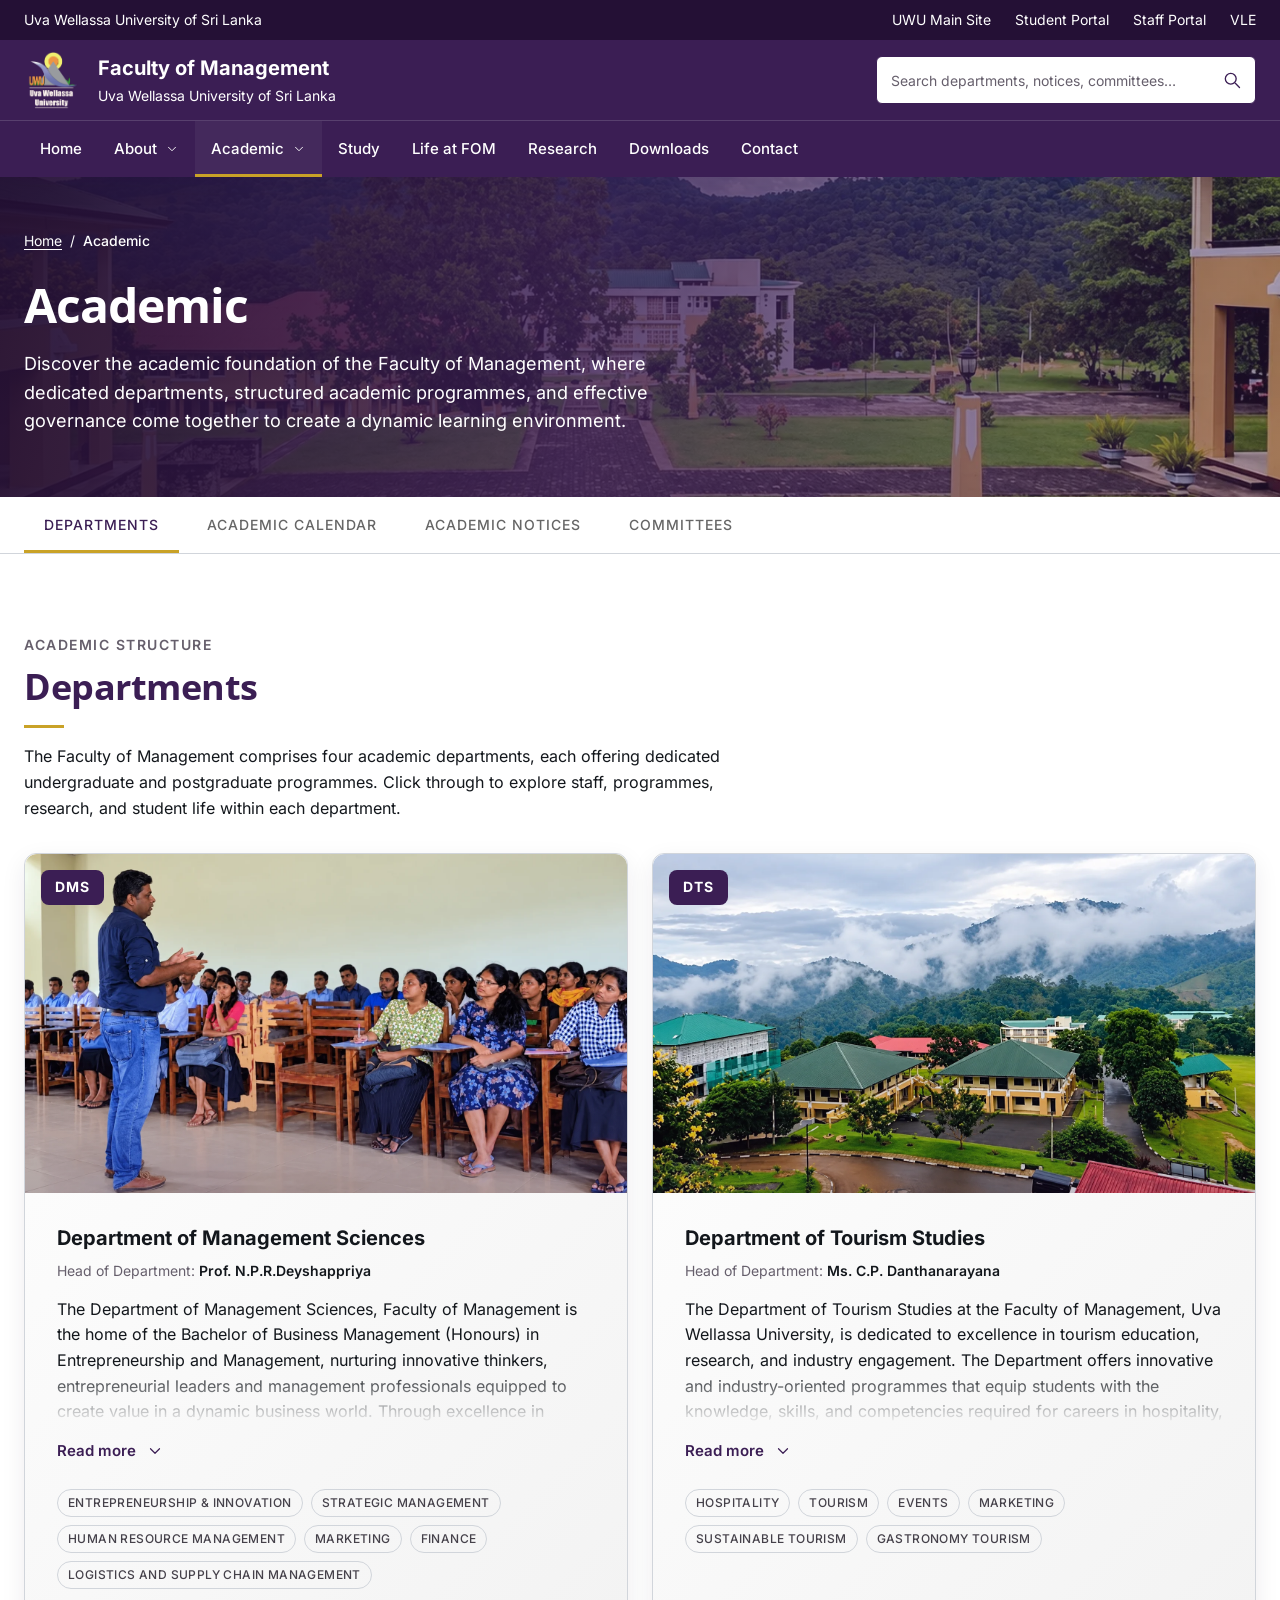
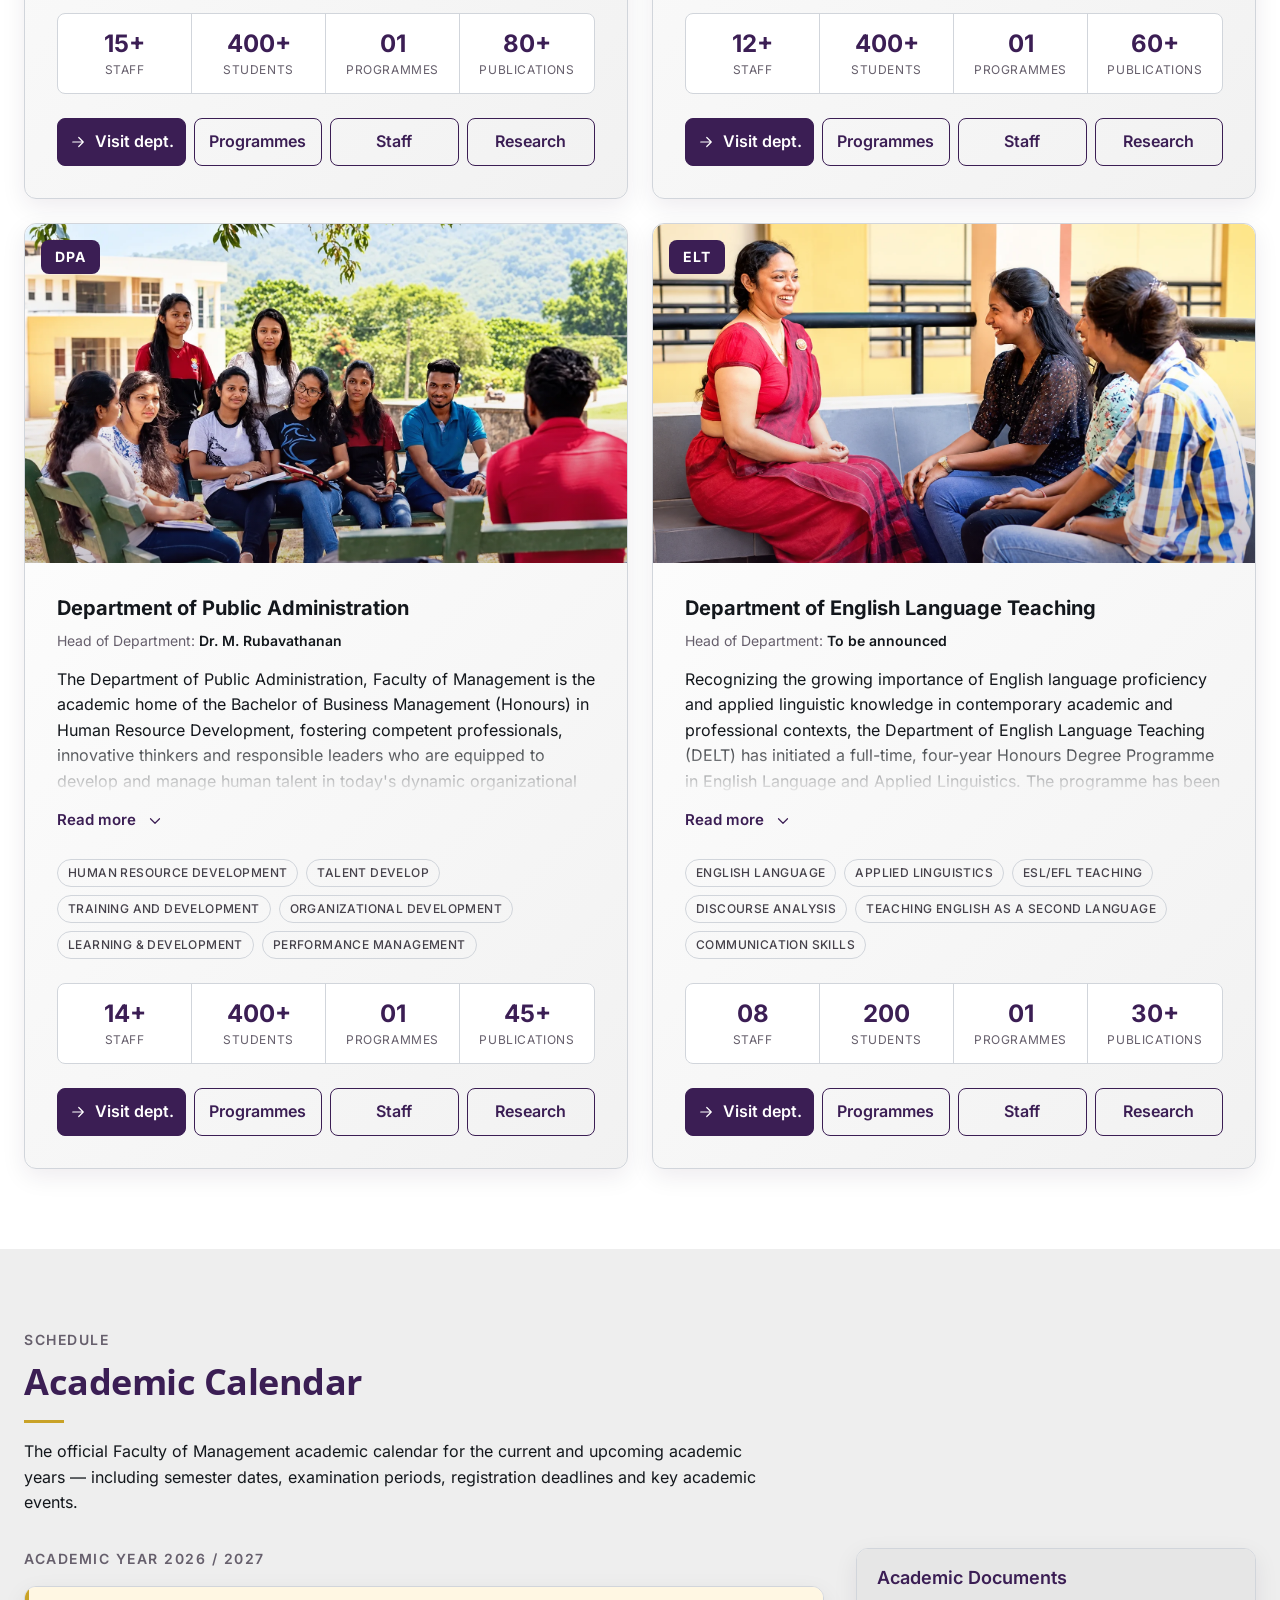
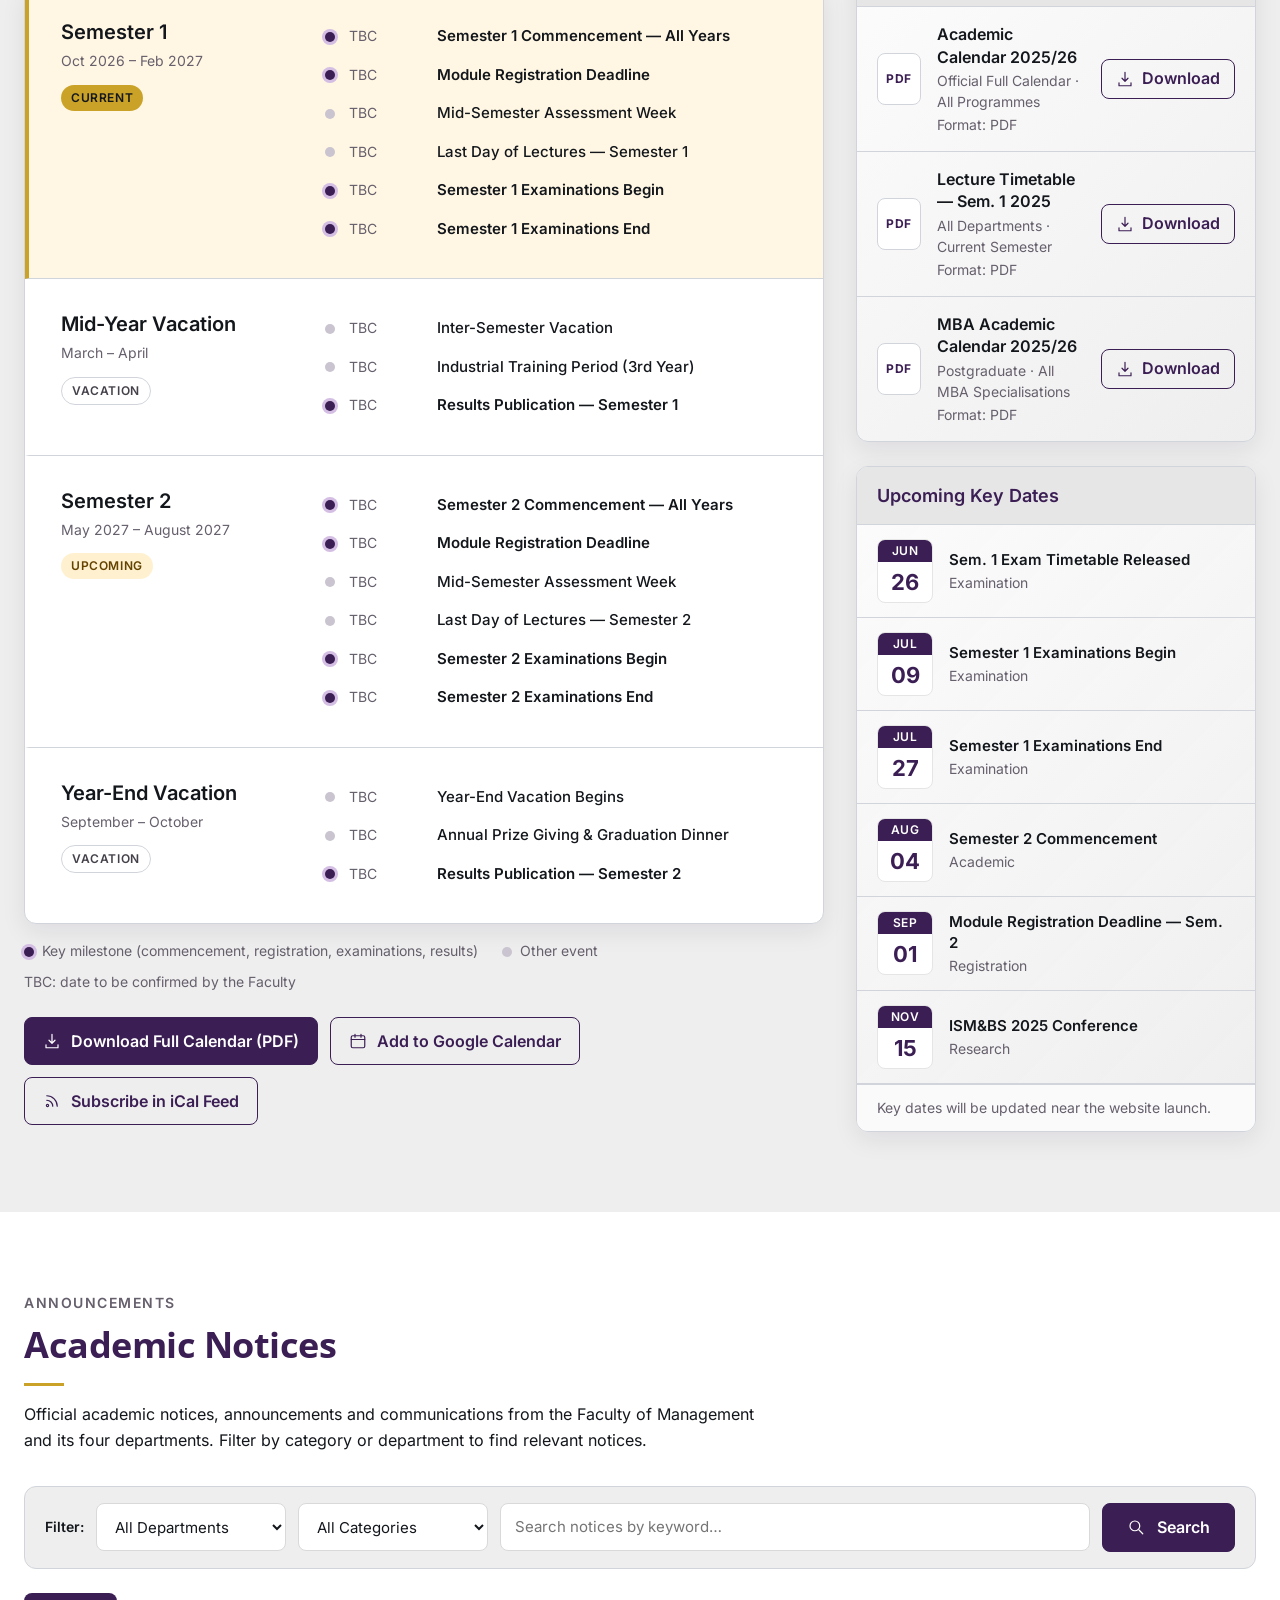
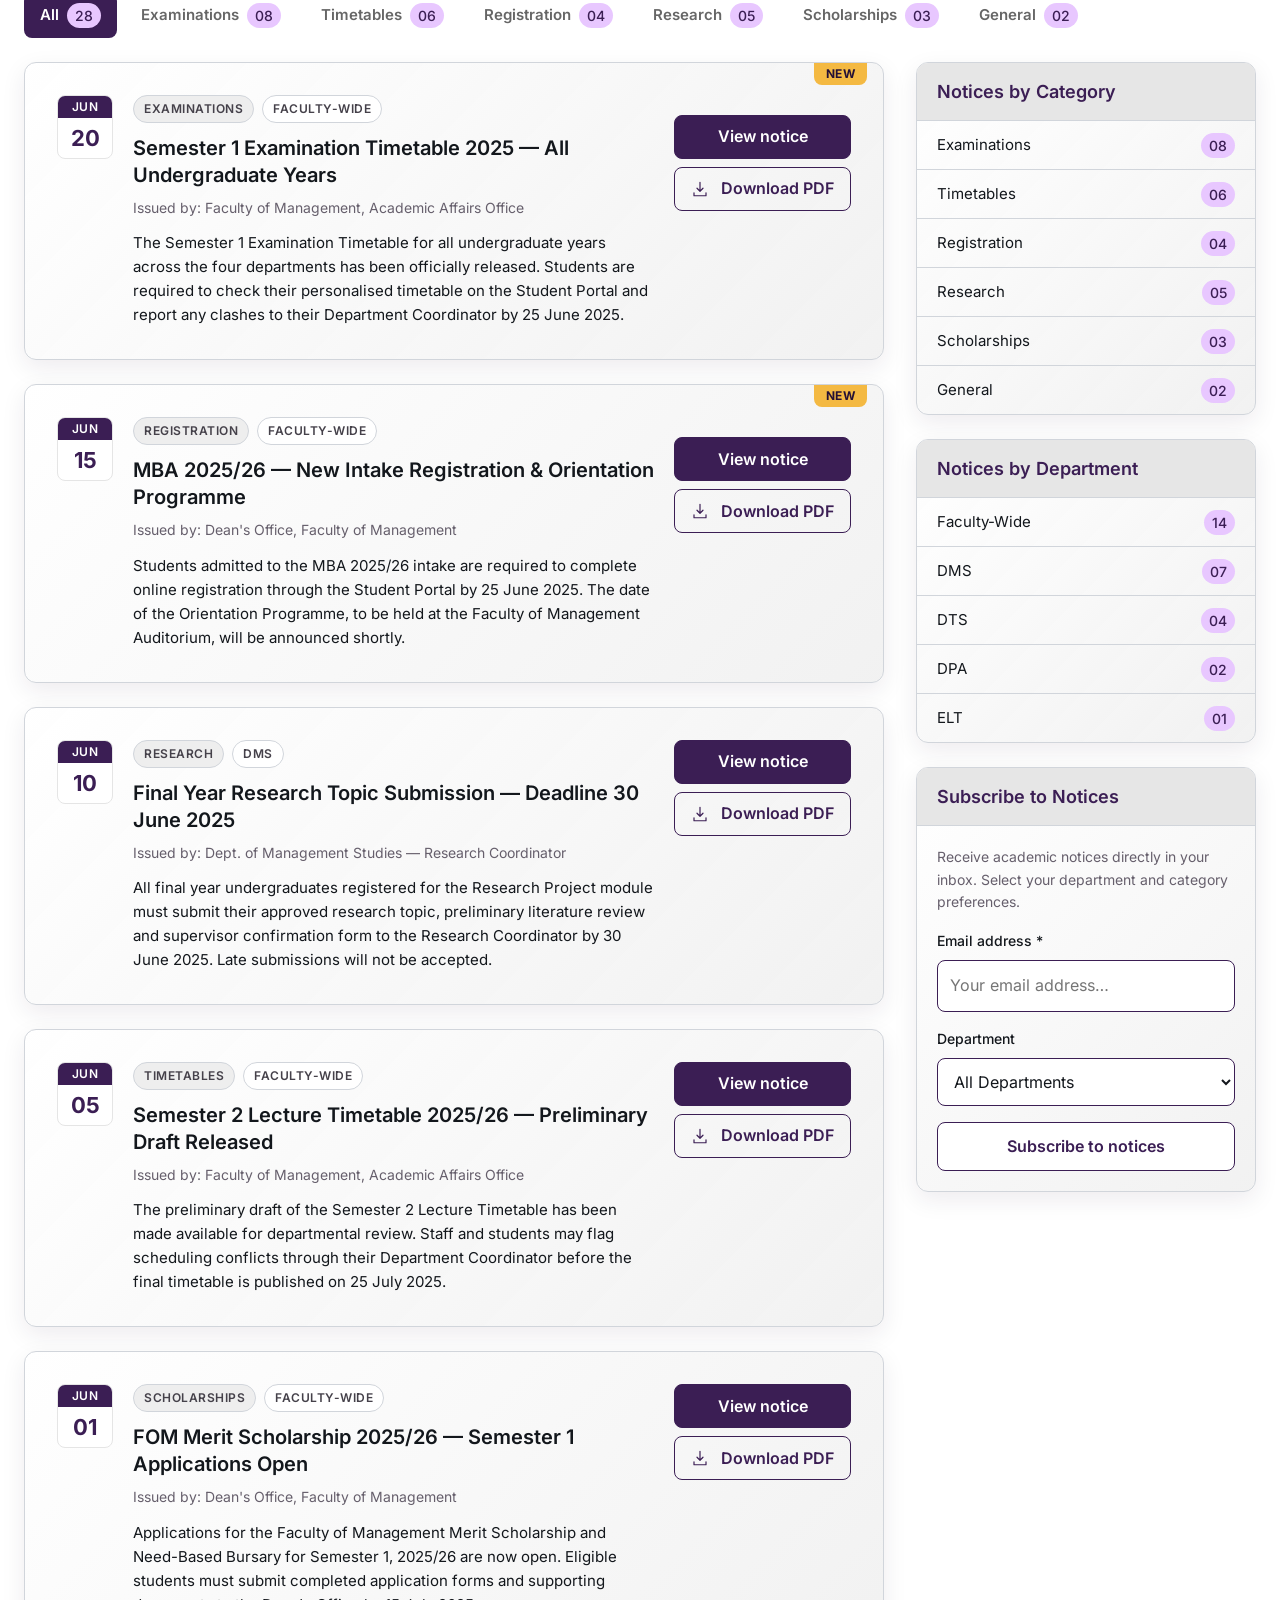
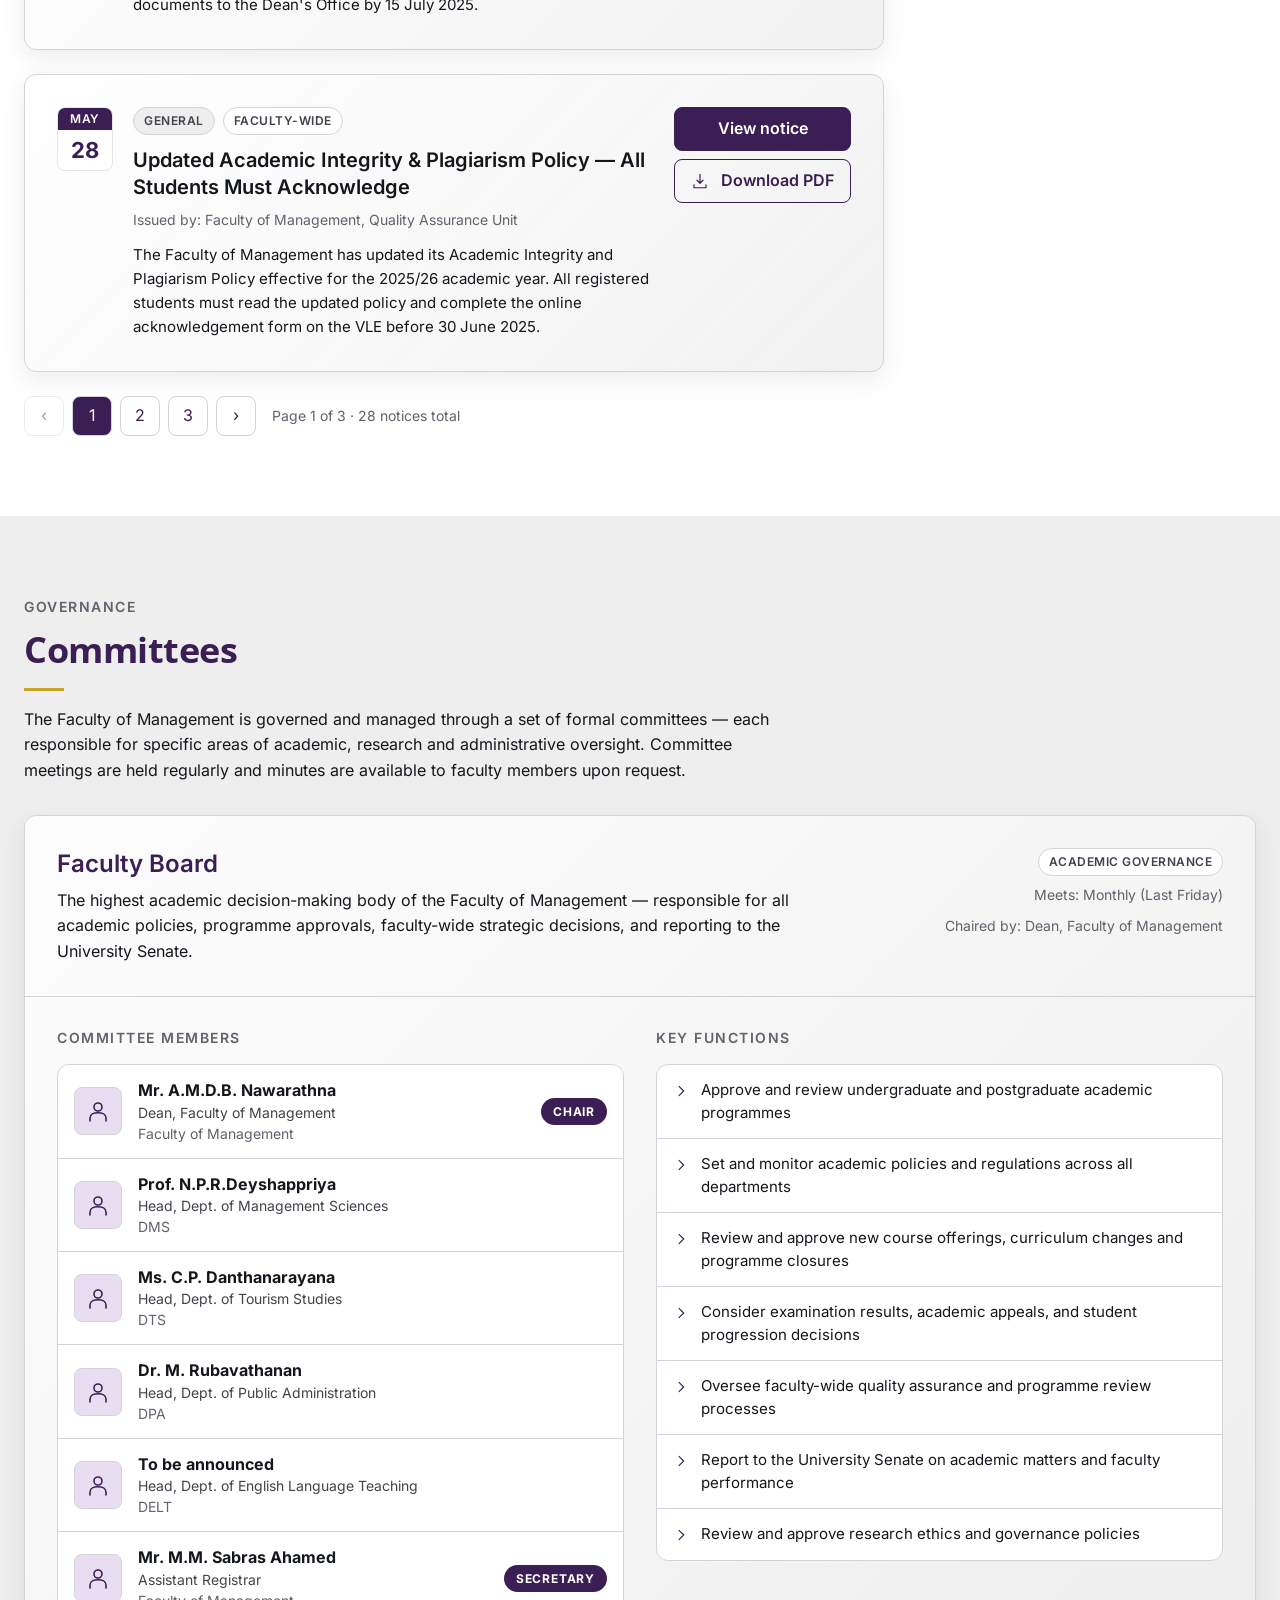
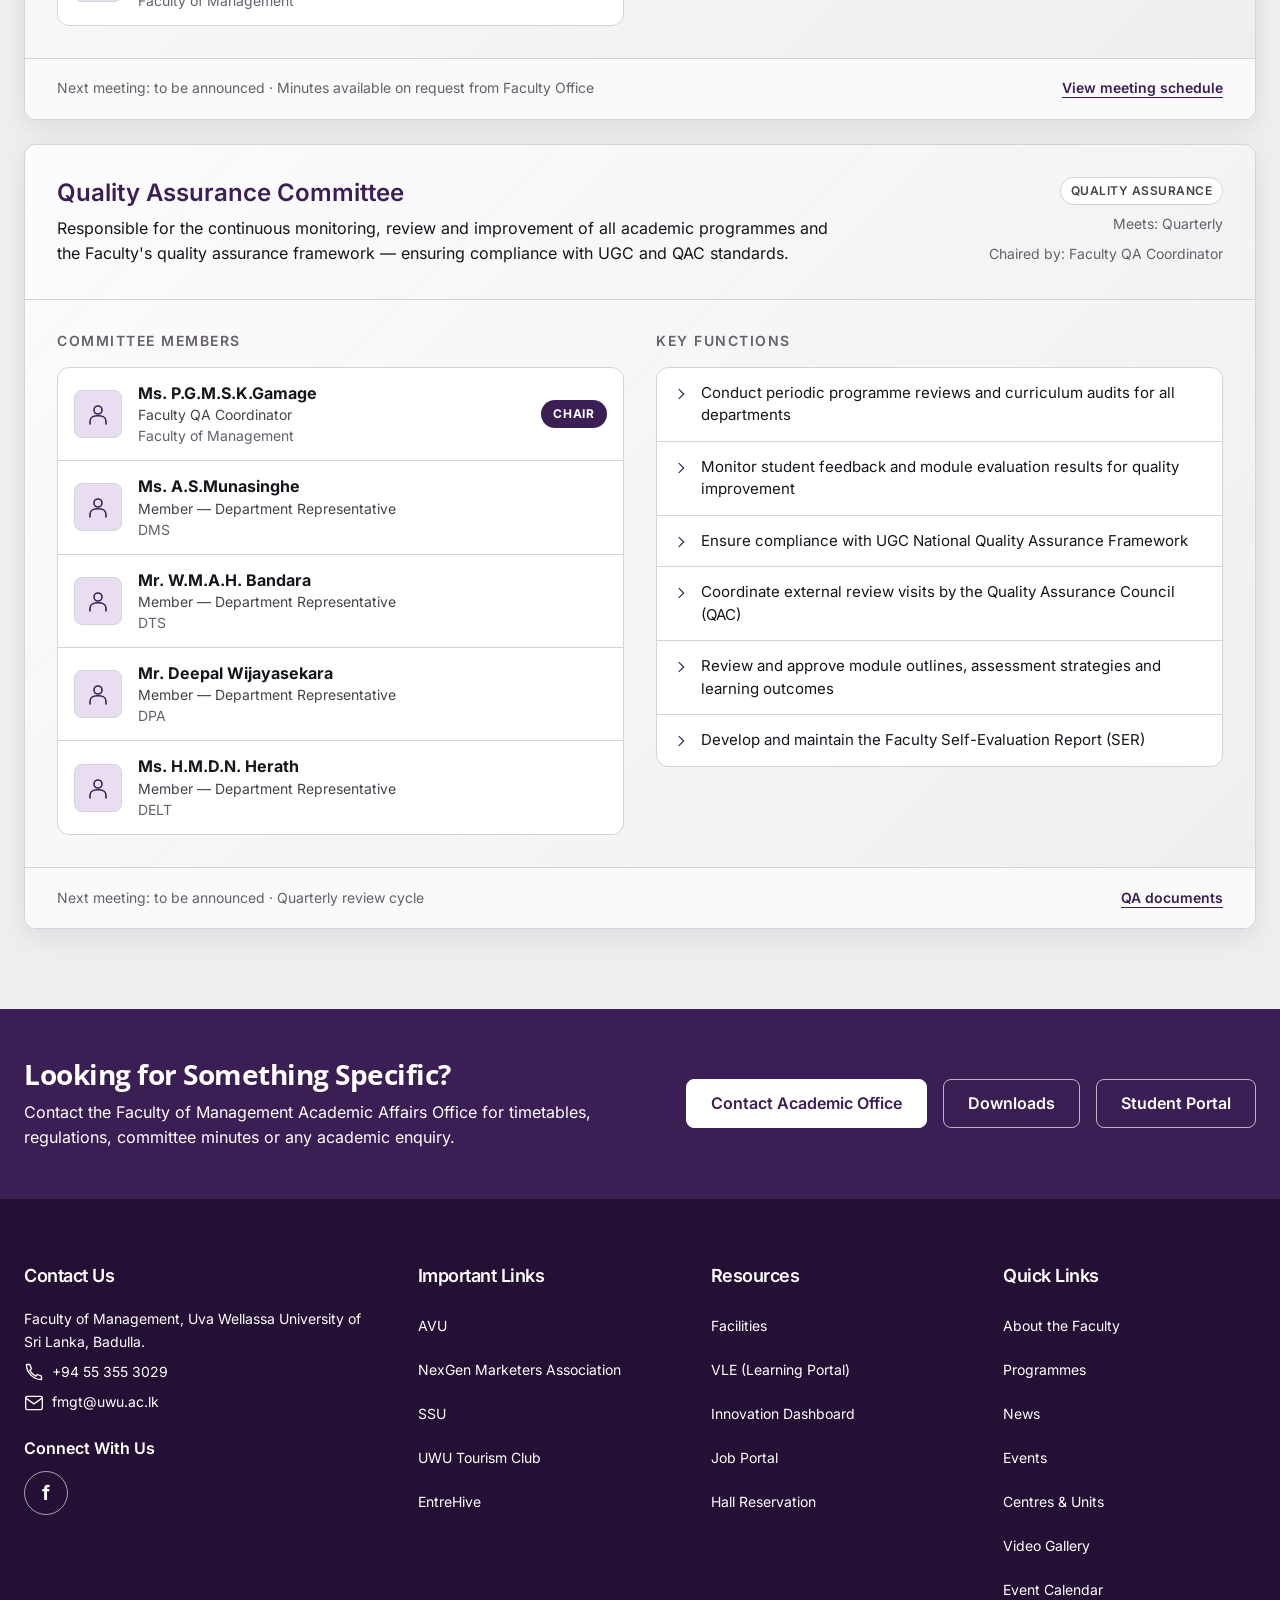
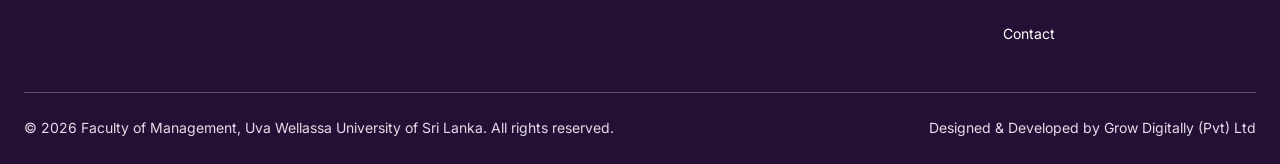
==== commit bd9bc8fa: "Refactor code structure for improved readability and maintainability" ====
--- a/academic.html
+++ b/academic.html
@@ -90,10 +90,7 @@
           <summary>Academic<svg aria-hidden="true" class="icon" fill="none" stroke="currentColor" stroke-linecap="round" stroke-linejoin="round" stroke-width="1.6" viewBox="0 0 24 24"><path d="m6 9 6 6 6-6"></path></svg></summary>
           <div class="nav-dropdown"><a href="#departments">Departments</a><a href="#calendar">Academic Calendar</a><a href="#notices">Academic Notices</a><a href="#committees">Committees</a></div>
         </details>
-        <details class="nav-item">
-          <summary>Study<svg aria-hidden="true" class="icon" fill="none" stroke="currentColor" stroke-linecap="round" stroke-linejoin="round" stroke-width="1.6" viewBox="0 0 24 24"><path d="m6 9 6 6 6-6"></path></svg></summary>
-          <div class="nav-dropdown"><a href="index.html#courses">Explore programmes</a><a href="https://vle.uwu.ac.lk/" rel="noopener" target="_blank">Virtual learning environment<span class="sr-only"> (opens in a new tab)</span></a></div>
-        </details>
+        <a class="nav-link" href="study.html">Study</a>
         <a class="nav-link" href="life-at-fom.html">Life at FOM</a>
         <a class="nav-link" href="research.html">Research</a>
         <a class="nav-link" href="downloads.html">Downloads</a>
